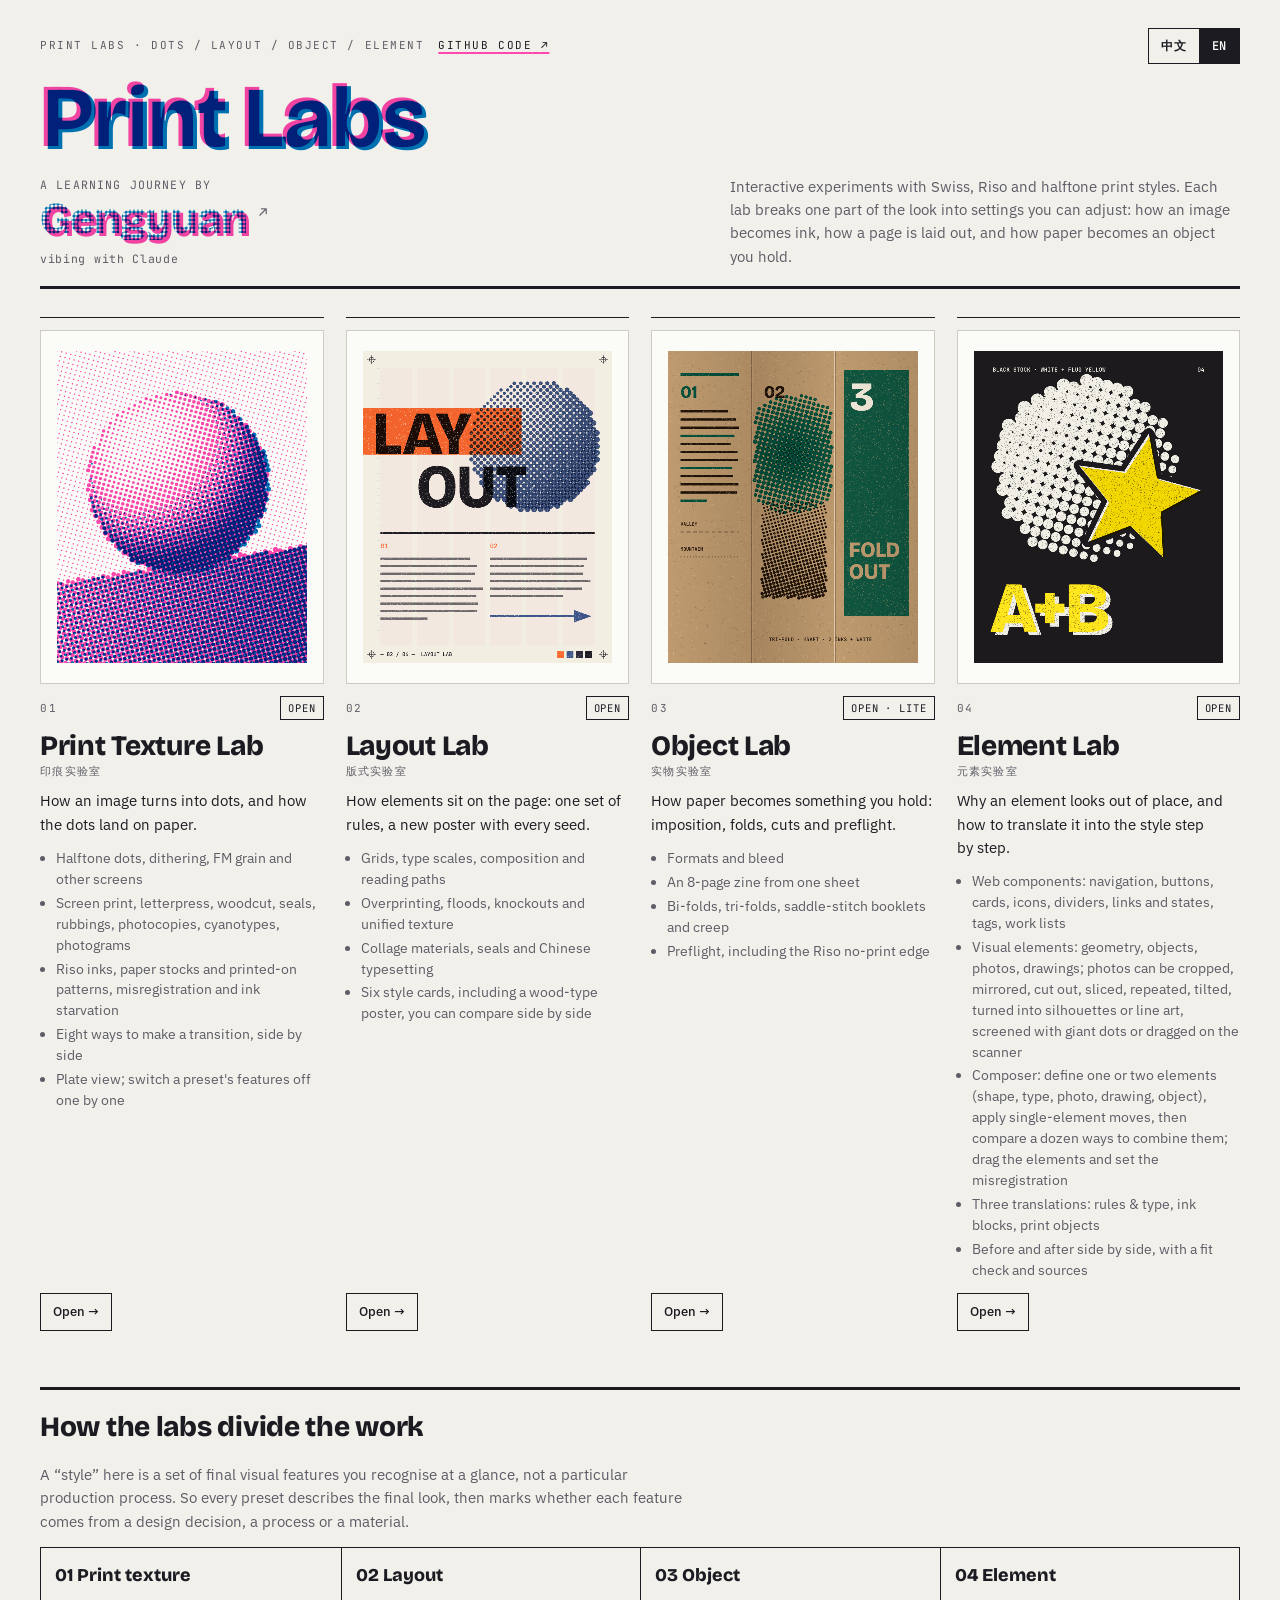
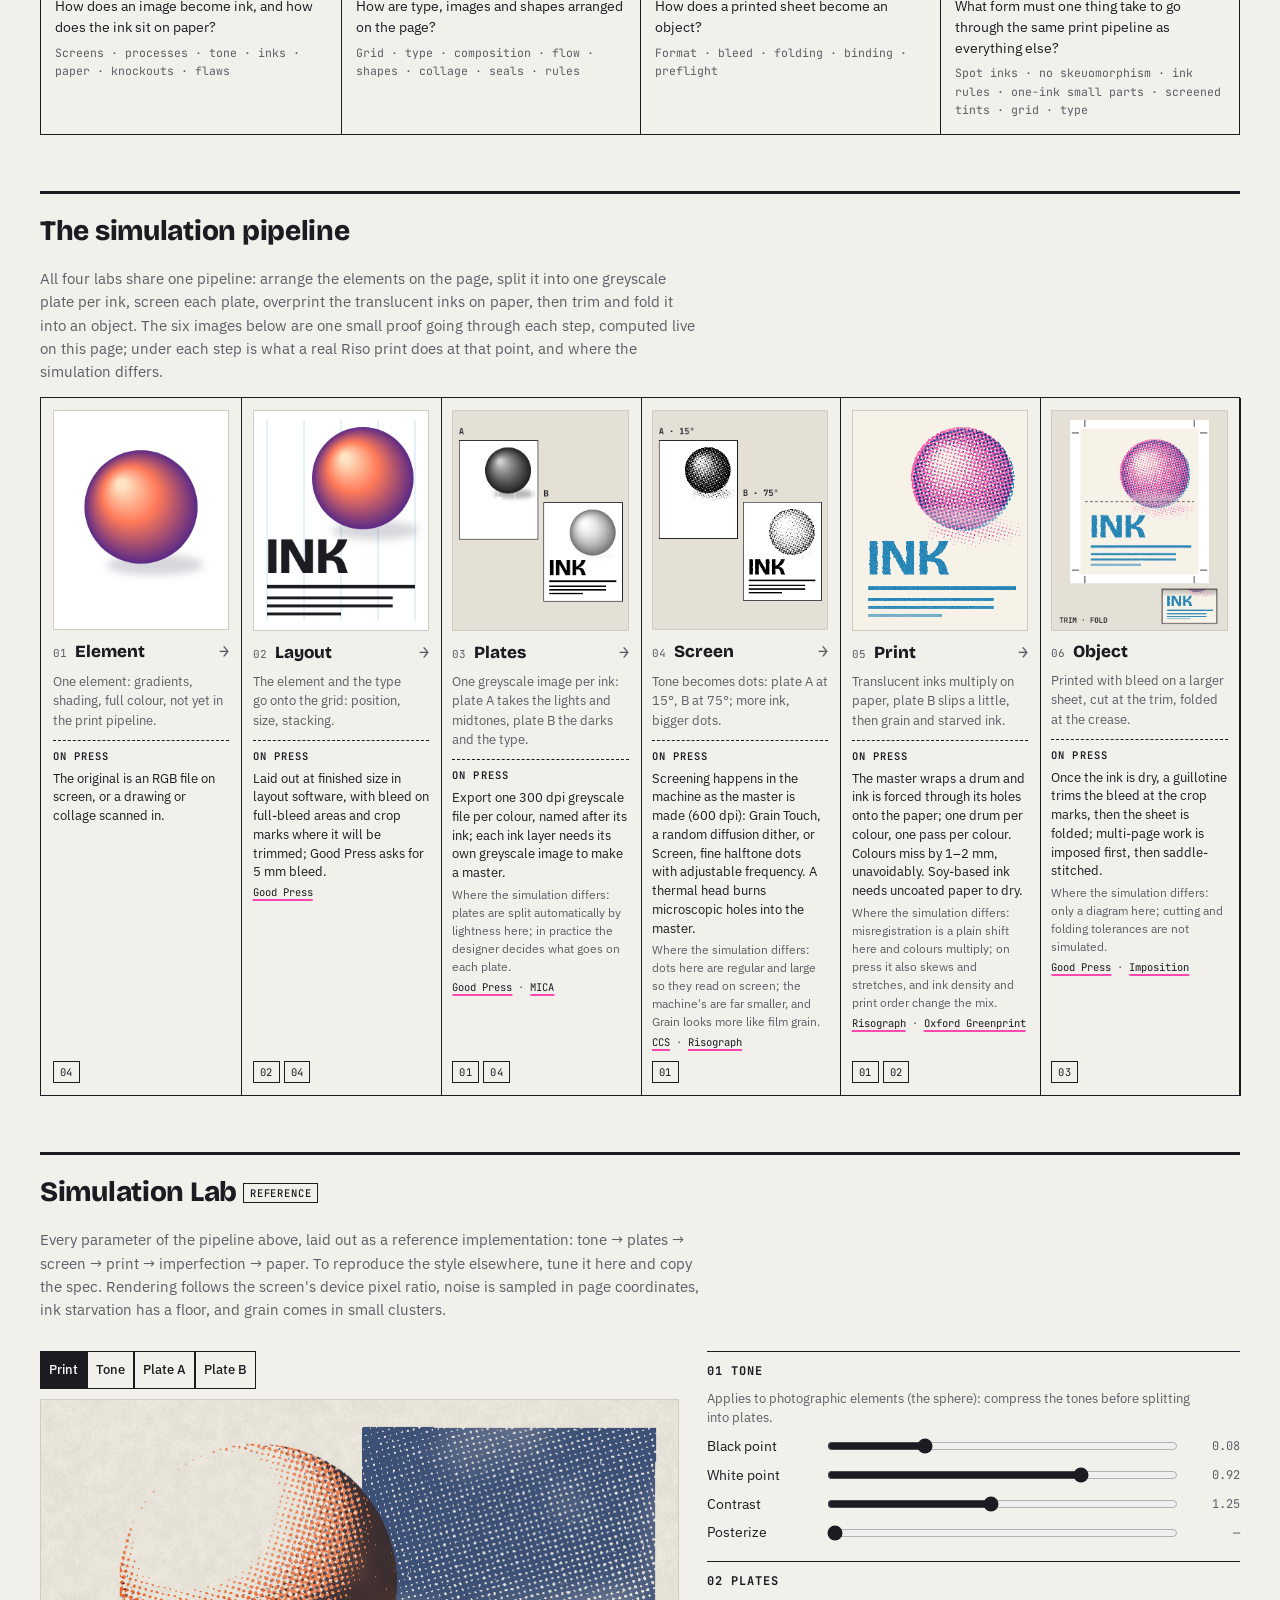
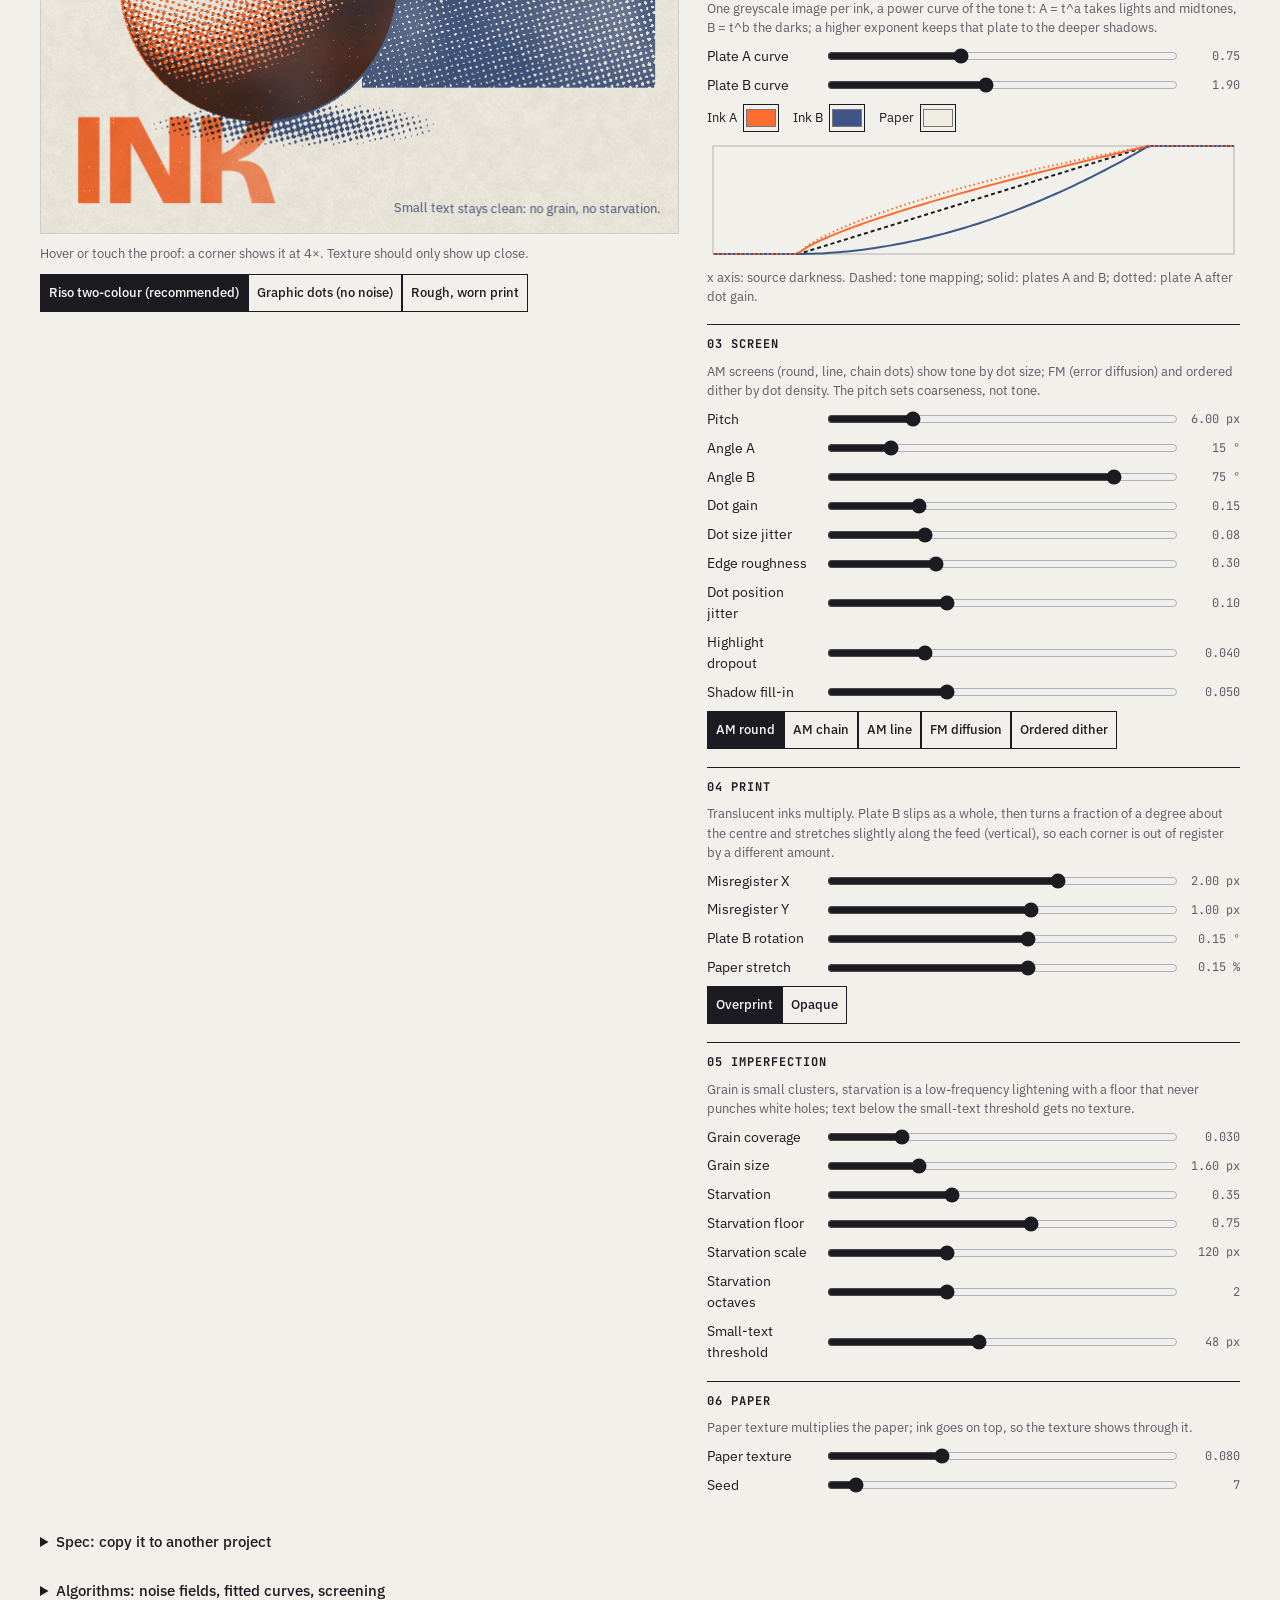
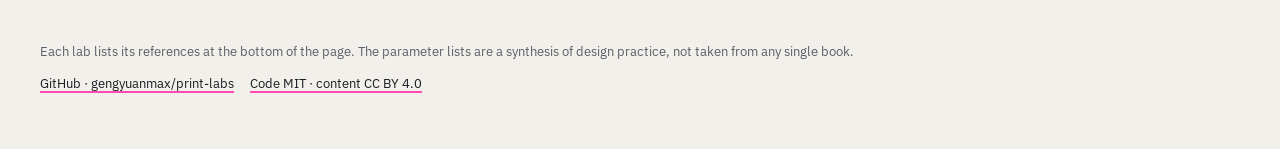
==== index.html @ 571c7eed "Merge copy edits (#6) with dot irregularity and registration changes Co-Authored-By: Claude Opus 5.5" ====
<!doctype html>
<html lang="zh-CN">
<head>
<meta charset="utf-8">
<meta name="viewport" content="width=device-width, initial-scale=1, viewport-fit=cover">
<title>印刷实验室</title>
<meta name="description" content="A visual playground for print textures, poster layouts, paper formats and graphic elements. Explore design through interactive experiments.">
<link rel="canonical" href="https://gengyuanmax.github.io/print-labs/">
<meta property="og:type" content="website">
<meta property="og:site_name" content="Print Lab">
<meta property="og:title" content="Print Lab — Interactive Print &amp; Design Experiments">
<meta property="og:description" content="Play with halftones, inks, poster layouts, paper folds and graphic elements. Learn how print-inspired design works by changing it yourself.">
<meta property="og:url" content="https://gengyuanmax.github.io/print-labs/">
<meta property="og:image" content="https://gengyuanmax.github.io/print-labs/assets/social/print-lab-share-en.gif">
<meta property="og:image:type" content="image/gif">
<meta property="og:image:width" content="1200">
<meta property="og:image:height" content="630">
<meta property="og:image:alt" content="Print Lab demo: interactive print textures, poster layouts, paper folding and graphic composition, with English captions.">
<meta property="og:image" content="https://gengyuanmax.github.io/print-labs/assets/social/print-lab-share-en.jpg">
<meta property="og:image:type" content="image/jpeg">
<meta property="og:image:width" content="1200">
<meta property="og:image:height" content="630">
<meta property="og:image:alt" content="Print Texture Lab showing a two-colour Riso experiment and its controls.">
<meta name="twitter:card" content="summary_large_image">
<meta name="twitter:title" content="Print Lab — Interactive Print &amp; Design Experiments">
<meta name="twitter:description" content="A visual playground for print textures, poster layouts, paper formats and graphic elements.">
<meta name="twitter:image" content="https://gengyuanmax.github.io/print-labs/assets/social/print-lab-share-en.jpg">
<meta name="twitter:image:alt" content="Print Texture Lab showing a two-colour Riso experiment and its controls.">
<link rel="preconnect" href="https://fonts.googleapis.com">
<link rel="preconnect" href="https://fonts.gstatic.com" crossorigin>
<link rel="stylesheet" href="https://fonts.googleapis.com/css2?family=Bricolage+Grotesque:opsz,wght@12..96,400;12..96,700;12..96,800&family=IBM+Plex+Sans:wght@400;500;600&family=JetBrains+Mono:wght@400;600&family=Noto+Sans+SC:wght@400;700;900&display=swap">
<style>
/* shared.css — one source for every page in Print Labs: colour tokens, type, masthead, lab grid, controls, notes, references.
   Pages add their own rules after this block. Edit here, then run build.py. */
:root{
  --paper:#F1F0EB;
  --sheet:#FBFBF8;
  --ink:#1C1B22;
  --muted:#5E5C66;
  --rule:#CFCCC4;
  --pink:#FF48B0;
  --blue:#0078BF;
  --display:"Bricolage Grotesque","Noto Sans SC",system-ui,sans-serif;
  --body:"IBM Plex Sans","Noto Sans SC",system-ui,sans-serif;
  --mono:"JetBrains Mono",ui-monospace,"SFMono-Regular",Menlo,monospace;
  color-scheme:light;
}
*{box-sizing:border-box}
[hidden]{display:none!important}
body{margin:0;background:var(--paper);color:var(--ink);font-family:var(--body);font-size:15px;line-height:1.55}
.wrap{max-width:1240px;margin:0 auto;padding-inline:20px;padding-block:28px 56px}
.mast{display:grid;grid-template-columns:minmax(0,1fr) auto;gap:12px 32px;align-items:end;border-bottom:3px solid var(--ink);padding-bottom:18px;margin-bottom:28px}
:root[data-lang="en"] .zh{display:none!important}
:root:not([data-lang="en"]) .en{display:none!important}
.mast-top{grid-column:1/-1;display:flex;justify-content:space-between;align-items:center;gap:12px;flex-wrap:wrap}
.eyebrow{font-family:var(--mono);font-size:11px;letter-spacing:.14em;text-transform:uppercase;color:var(--muted);display:flex;gap:14px;flex-wrap:wrap;align-items:center}
.eyebrow a{color:var(--ink);text-decoration-color:var(--pink);text-decoration-thickness:2px;text-underline-offset:3px}
.langsw{display:inline-flex;border:1.5px solid var(--ink)}
.langsw button{font:600 12px/1 var(--mono);letter-spacing:.06em;padding:8px 12px;min-height:34px;border:0;background:transparent;color:var(--ink);cursor:pointer}
.langsw button + button{border-left:1.5px solid var(--ink)}
.langsw button[aria-pressed="true"]{background:var(--ink);color:var(--sheet)}
.langsw button:hover:not([aria-pressed="true"]){background:rgba(28,27,34,.07)}
.mis{display:grid;margin:0;font-family:var(--display);font-weight:900;font-size:clamp(48px,9vw,112px);line-height:.92;letter-spacing:-.02em;text-wrap:balance}
:root[data-lang="en"] .mis{font-size:clamp(40px,7vw,92px);font-weight:800}
.mis > span{grid-area:1/1;mix-blend-mode:multiply}
.mis > span:first-child{color:var(--pink)}
.mis > span:last-child{color:var(--blue);transform:translate(.045em,.03em)}
.lede{max-width:34em;margin:0;color:var(--muted);text-wrap:pretty}
@media (max-width:760px){.mast{grid-template-columns:1fr}}
.lab{display:grid;grid-template-columns:minmax(0,1.15fr) minmax(0,1fr);gap:32px;align-items:start}
.stage{min-width:0;display:flex;flex-direction:column;gap:14px}
.tip{position:absolute;z-index:30;max-width:320px;padding:10px 12px;background:var(--ink);color:var(--sheet);font-size:12.5px;line-height:1.5;box-shadow:4px 4px 0 var(--pink);pointer-events:none;display:flex;flex-direction:column;gap:5px}
.tip[hidden]{display:none!important}
.tip strong{font-family:var(--mono);font-size:10.5px;letter-spacing:.08em;font-weight:600}
.tip em{font-style:normal;font-family:var(--mono);font-size:10.5px;opacity:.72}
.panel{min-width:0;display:flex;flex-direction:column;gap:22px}
.group{display:flex;flex-direction:column;gap:12px;padding-top:12px;border-top:1.5px solid var(--ink)}
.group h2{margin:0;display:flex;justify-content:space-between;align-items:baseline;font-family:var(--display);font-weight:800;font-size:20px;letter-spacing:-.01em}
.group h2 small{font-family:var(--mono);font-weight:400;font-size:10.5px;letter-spacing:.14em;color:var(--muted)}
.seg button:hover{background:rgba(28,27,34,.07)}
.seg button[aria-pressed="true"]{background:var(--ink);color:var(--sheet)}
.field{display:grid;grid-template-columns:8em minmax(0,1fr) 4em;gap:10px;align-items:center;font-size:13.5px}
.field output{font-family:var(--mono);font-size:12px;text-align:right;font-variant-numeric:tabular-nums;color:var(--muted)}
.field input[type=range]{width:100%;accent-color:var(--ink)}
.sw{display:flex;flex-wrap:wrap;gap:6px}
.sw button{width:28px;height:28px;border:1.5px solid rgba(0,0,0,.18);cursor:pointer;padding:0}
.sw button[aria-pressed="true"]{outline:2.5px solid var(--ink);outline-offset:2px}
.btn{display:inline-flex;align-items:center;justify-content:center;gap:6px;font:500 13px var(--body);padding:8px 12px;border:1.5px solid var(--ink);background:transparent;color:var(--ink);cursor:pointer;min-height:38px}
.btn:hover{background:rgba(28,27,34,.07)}
.btn[aria-pressed="true"]{background:var(--ink);color:var(--sheet)}
button:focus-visible,input:focus-visible,textarea:focus-visible,label.btn:focus-within{outline:2.5px solid var(--blue);outline-offset:2px}
.refs{margin-top:48px;border-top:3px solid var(--ink);padding-top:16px}
.refs li > *{display:block}
.refs a{color:var(--ink);text-decoration-color:var(--pink);text-decoration-thickness:2px;text-underline-offset:3px;overflow-wrap:anywhere}
.seg button{font:500 13px/1.25 var(--body);padding:7px 8px;border:1.5px solid var(--ink);background:transparent;color:var(--ink);cursor:pointer;min-height:38px}
.hint,.note{font-size:12.5px;color:var(--muted);margin:0;text-wrap:pretty}

/* Hub: the same proof-sheet identity as the labs. Three numbered "plates", one per lab, each with a small live proof. */
/* byline: the name printed on two plates — a solid pink plate under a halftone blue plate — that drift apart on hover */
.ttl{display:flex;flex-direction:column;gap:18px;min-width:0}
.byline{display:flex;flex-direction:column;gap:4px;margin:0}
.by1,.by3{font-family:var(--mono);font-size:11.5px;letter-spacing:.1em;text-transform:uppercase;color:var(--muted)}
.by3{text-transform:none;letter-spacing:.06em}
.name{align-self:flex-start;display:inline-flex;align-items:flex-start;gap:6px;color:var(--ink);text-decoration:none}
.name .nm{display:inline-grid;font-family:var(--display);font-weight:800;font-size:44px;line-height:.95;letter-spacing:-.02em;padding:0 6px 6px 0}
.name .nm > span{grid-area:1/1}
.name .p1{color:var(--pink);transform:translate(3px,3px);mix-blend-mode:multiply;transition:transform .25s cubic-bezier(.2,.8,.2,1)}
.name .p2{color:transparent;background:radial-gradient(circle, var(--blue) 0 1.45px, transparent 1.75px) 0 0/4px 4px;-webkit-background-clip:text;background-clip:text;mix-blend-mode:multiply}
.name .arr{font-family:var(--mono);font-size:14px;color:var(--muted);margin-top:4px;transition:transform .25s ease}
.name:hover .p1,.name:focus-visible .p1{transform:translate(7px,5px)}
.name:hover .arr{transform:translate(2px,-2px);color:var(--ink)}
.name:focus-visible{outline:2.5px solid var(--blue);outline-offset:4px}
@media (prefers-reduced-motion:reduce){.name .p1,.name .arr{transition:none}}
.labs{display:grid;grid-template-columns:repeat(4,minmax(0,1fr));gap:22px}
@media (max-width:1100px){.labs{grid-template-columns:repeat(2,minmax(0,1fr))}}
@media (max-width:640px){.labs{grid-template-columns:minmax(0,1fr)}.labcard .proofbox{aspect-ratio:1}}
.labcard{display:flex;flex-direction:column;gap:12px;color:var(--ink);text-decoration:none;border-top:1.5px solid var(--ink);padding-top:12px;min-width:0}
.labcard .proofbox{position:relative;background:var(--sheet);border:1px solid var(--rule);padding:16px;aspect-ratio:4/5;display:flex;align-items:center;justify-content:center;overflow:hidden}
.labcard .proofbox > *{width:100%;height:100%;display:block}
.labcard .proofbox canvas{object-fit:contain}
a.labcard:hover .proofbox{border-color:var(--ink)}
a.labcard:hover .go{background:var(--ink);color:var(--sheet)}
a.labcard:focus-visible{outline:2.5px solid var(--blue);outline-offset:4px}
.lhead{display:flex;justify-content:space-between;align-items:baseline;gap:10px}
.num{font-family:var(--mono);font-size:11px;letter-spacing:.14em;color:var(--muted)}
.status{font-family:var(--mono);font-size:10.5px;letter-spacing:.08em;text-transform:uppercase;border:1.5px solid var(--ink);padding:3px 7px}
.status.soon{border-style:dashed;color:var(--muted);border-color:var(--muted)}
.labcard h2{margin:0;font-family:var(--display);font-weight:800;font-size:28px;line-height:1.05;letter-spacing:-.01em}
.labcard h2 small{display:block;font-family:var(--mono);font-weight:400;font-size:11px;letter-spacing:.12em;text-transform:uppercase;color:var(--muted);margin-top:4px}
.labcard p{margin:0;text-wrap:pretty}
.labcard ul{margin:0;padding-left:1.15em;display:flex;flex-direction:column;gap:3px;font-size:13.5px;color:var(--muted)}
.go{align-self:flex-start;margin-top:auto}
.labcard.soon{color:var(--muted)}
.labcard.soon .proofbox{opacity:.75}
.split{margin-top:56px;border-top:3px solid var(--ink);padding-top:16px;display:flex;flex-direction:column;gap:14px}
.split h2{margin:0;font-family:var(--display);font-weight:800;font-size:28px;letter-spacing:-.01em}
.split > p{margin:0;max-width:44em;color:var(--muted);text-wrap:pretty}
.layers{display:grid;grid-template-columns:repeat(4,minmax(0,1fr));border:1.5px solid var(--ink)}
@media (max-width:980px){.layers{grid-template-columns:repeat(2,minmax(0,1fr))}.layer:nth-child(3){border-left:0}.layer:nth-child(n+3){border-top:1.5px solid var(--ink)}}
@media (max-width:760px){.layers{grid-template-columns:minmax(0,1fr)}}
.layer{padding:14px;display:flex;flex-direction:column;gap:6px;font-size:13.5px;min-width:0}
.layer + .layer{border-left:1.5px solid var(--ink)}
@media (max-width:760px){.layer + .layer{border-left:0;border-top:1.5px solid var(--ink)}}
.layer b{font-family:var(--display);font-weight:800;font-size:18px}
.layer .q{color:var(--ink)}
.layer .k{font-family:var(--mono);font-size:11.5px;color:var(--muted);line-height:1.6}
.pipe{display:grid;grid-template-columns:repeat(6,minmax(0,1fr));gap:0;border:1.5px solid var(--ink);counter-reset:st}
@media (max-width:1100px){.pipe{grid-template-columns:repeat(3,minmax(0,1fr))}}
@media (max-width:640px){.pipe{grid-template-columns:repeat(2,minmax(0,1fr))}}
.stage-c{position:relative;display:flex;flex-direction:column;gap:6px;padding:12px;min-width:0;border-right:1.5px solid var(--ink);border-bottom:1.5px solid var(--ink);margin:0 -1.5px -1.5px 0}
.stage-c canvas{display:block;width:100%;height:auto;aspect-ratio:4/5;background:var(--sheet);border:1px solid var(--rule)}
.stage-c h3{margin:2px 0 0;font-family:var(--display);font-weight:800;font-size:17px;display:flex;align-items:baseline;gap:8px}
.stage-c h3 i{font-style:normal;font-family:var(--mono);font-weight:400;font-size:11px;color:var(--muted)}
.stage-c h3::after{content:"→";margin-left:auto;font-family:var(--mono);font-weight:400;color:var(--muted)}
.stage-c:last-child h3::after{content:""}
.stage-c p{margin:0;font-size:12.5px;color:var(--muted);text-wrap:pretty}
.stage-c .real{display:flex;flex-direction:column;gap:4px;margin-top:4px;padding-top:8px;border-top:1.5px dashed var(--ink);font-size:12.5px;line-height:1.5}
.stage-c .real b{font-family:var(--mono);font-weight:600;font-size:10.5px;letter-spacing:.1em;text-transform:uppercase}
.stage-c .real em{font-style:normal;color:var(--muted);font-size:12px}
.stage-c .real small{font-family:var(--mono);font-size:10.5px;color:var(--muted)}
.stage-c .real a{color:var(--ink);text-decoration-color:var(--pink);text-decoration-thickness:2px;text-underline-offset:3px}
.stage-c .labs-of{display:flex;flex-wrap:wrap;gap:4px;margin-top:auto;padding-top:4px}
.stage-c .labs-of a{font-family:var(--mono);font-size:10.5px;letter-spacing:.04em;padding:2px 6px;border:1.5px solid var(--ink);color:var(--ink);text-decoration:none}
.stage-c .labs-of a:hover{background:var(--ink);color:var(--sheet)}
.foot{margin-top:40px;display:flex;justify-content:space-between;gap:12px;flex-wrap:wrap;font-size:12.5px;color:var(--muted)}
.foot a{color:var(--ink);text-decoration-color:var(--pink);text-decoration-thickness:2px;text-underline-offset:3px}
.simlab .tag{font-family:var(--mono);font-size:10.5px;letter-spacing:.08em;padding:2px 6px;border:1.5px solid var(--ink);vertical-align:middle;font-weight:500}
.simgrid{display:grid;grid-template-columns:minmax(0,1.2fr) minmax(0,1fr);gap:28px;margin-top:16px;align-items:start}
.simstage{display:flex;flex-direction:column;gap:10px;position:sticky;top:12px}
.simwrap{position:relative}
#simCanvas{display:block;width:100%;border:1px solid var(--rule)}
#simLoupe{position:absolute;right:8px;top:8px;width:200px;height:200px;border:1.5px solid var(--ink);background:var(--sheet);opacity:0;transition:opacity .15s;pointer-events:none}
.simpanel{display:flex;flex-direction:column;gap:18px}
.simgroup{display:flex;flex-direction:column;gap:8px;border-top:1.5px solid var(--ink);padding-top:10px}
.simgroup h3{font-family:var(--mono);font-size:12px;letter-spacing:.08em;text-transform:uppercase;margin:0}
.simcolors{display:flex;flex-wrap:wrap;gap:14px;font-size:13px}
.simcolors label{display:flex;align-items:center;gap:6px}
.simcolors input{width:36px;height:28px;border:1.5px solid var(--ink);padding:0;background:none}
.simspec{margin-top:20px}
#simCurve{display:block;width:100%;height:120px;color:var(--ink)}
.simalgo{margin-top:12px}
.simalgo h3{font-family:var(--mono);font-size:12px;letter-spacing:.08em;text-transform:uppercase;margin:16px 0 6px}
.simalgo pre{font:12px/1.6 var(--mono);white-space:pre-wrap;overflow-wrap:anywhere;margin:0;padding:10px;border:1px solid var(--rule)}
.simalgo a{color:var(--ink);text-decoration-color:var(--pink);text-decoration-thickness:2px;text-underline-offset:3px}
.simspec summary{cursor:pointer;font-weight:500}
.simspec textarea{display:block;width:100%;box-sizing:border-box;margin:10px 0;font:12px/1.5 var(--mono);border:1px solid var(--rule);background:transparent;color:var(--ink);padding:10px;resize:vertical}
@media (max-width:900px){.simgrid{grid-template-columns:1fr}.simstage{position:static}#simLoupe{width:140px;height:140px}}
</style>

</head>
<body>
<div class="wrap">
  <header class="mast">
    <div class="mast-top">
      <div class="eyebrow"><span>Print labs · <span class="zh">网点 / 版式 / 实物 / 元素</span><span class="en">Dots / Layout / Object / Element</span></span><a href="https://github.com/gengyuanmax/print-labs" target="_blank" rel="noopener"><span class="zh">GitHub 源码</span><span class="en">GitHub code</span> <span aria-hidden="true">↗</span></a></div>
      <div class="langsw" role="group" aria-label="Language / 语言">
        <button type="button" data-setlang="zh" lang="zh-CN">中文</button>
        <button type="button" data-setlang="en" lang="en">EN</button>
      </div>
    </div>
    <div class="ttl">
      <h1 class="mis"><span aria-hidden="true"><span class="zh">印刷实验室</span><span class="en">Print Labs</span></span><span><span class="zh">印刷实验室</span><span class="en">Print Labs</span></span></h1>
      <p class="byline">
        <span class="by1"><span class="zh">设计学习笔记 · 作者</span><span class="en">A learning journey by</span></span>
        <a class="name" href="https://gengyuanmax.github.io/" target="_blank" rel="noopener" aria-label="Gengyuan — personal homepage"><span class="nm" aria-hidden="true"><span class="p1">Gengyuan</span><span class="p2">Gengyuan</span></span><span class="arr" aria-hidden="true">↗</span></a>
        <span class="by3">vibing with Claude</span>
      </p>
    </div>
    <p class="lede"><span class="zh">从瑞士风格的版式、Riso 孔版印刷到半色调网点，通过交互实验了解设计与印刷。四个实验室分别探索图像的印刷质感、图文编排、纸张的折叠与装订，以及网页组件的风格改造。</span><span class="en">Interactive experiments with Swiss, Riso and halftone print styles. Each lab breaks one part of the look into settings you can adjust: how an image becomes ink, how a page is laid out, and how paper becomes an object you hold.</span></p>
  </header>

  <main class="labs">
    <a class="labcard" data-page="print" href="print.html">
      <div class="proofbox"><canvas id="pvPrint" width="480" height="600" aria-hidden="true"></canvas></div>
      <div class="lhead"><span class="num">01</span><span class="status"><span class="zh">可用</span><span class="en">Open</span></span></div>
      <h2><span class="zh">印痕实验室</span><span class="en">Print Texture Lab</span><small><span class="zh">Print texture lab</span><span class="en">印痕实验室</span></small></h2>
      <p><span class="zh">调整网点、油墨和纸张，观察图像的印刷效果。</span><span class="en">How an image turns into dots, and how the dots land on paper.</span></p>
      <ul>
        <li><span class="zh">调幅加网、调频加网、抖动等图像处理方式</span><span class="en">Halftone dots, dithering, FM grain and other screens</span></li>
        <li><span class="zh">丝网、凸版、木刻、印章、拓印、复印、蓝晒、物影摄影</span><span class="en">Screen print, letterpress, woodcut, seals, rubbings, photocopies, cyanotypes, photograms</span></li>
        <li><span class="zh">Riso 油墨、纸张与纸面图案、套色错位和缺墨</span><span class="en">Riso inks, paper stocks and printed-on patterns, misregistration and ink starvation</span></li>
        <li><span class="zh">并排比较八种颜色过渡方式</span><span class="en">Eight ways to make a transition, side by side</span></li>
        <li><span class="zh">查看各色印版，逐项开关预设效果</span><span class="en">Plate view; switch a preset's features off one by one</span></li>
      </ul>
      <span class="btn go"><span class="zh">打开 →</span><span class="en">Open →</span></span>
    </a>

    <a class="labcard" data-page="layout" href="layout.html">
      <div class="proofbox"><canvas id="pvLayout" width="800" height="1000" aria-hidden="true"></canvas></div>
      <div class="lhead"><span class="num">02</span><span class="status"><span class="zh">可用</span><span class="en">Open</span></span></div>
      <h2><span class="zh">版式实验室</span><span class="en">Layout Lab</span><small><span class="zh">Layout lab</span><span class="en">版式实验室</span></small></h2>
      <p><span class="zh">调整文字、图像和形状的编排；点击“换一张”，按同一套规则生成新的海报。</span><span class="en">How elements sit on the page: one set of rules, a new poster with every seed.</span></p>
      <ul>
        <li><span class="zh">网格、字号比例、构图和阅读路径</span><span class="en">Grids, type scales, composition and reading paths</span></li>
        <li><span class="zh">油墨叠印、满版底色、图像挖空与统一的印刷质感</span><span class="en">Overprinting, floods, knockouts and unified texture</span></li>
        <li><span class="zh">拼贴材料、印章、中文排印</span><span class="en">Collage materials, seals and Chinese typesetting</span></li>
        <li><span class="zh">六种风格预设（含木活字海报），附说明和对比功能</span><span class="en">Six style cards, including a wood-type poster, you can compare side by side</span></li>
      </ul>
      <span class="btn go"><span class="zh">打开 →</span><span class="en">Open →</span></span>
    </a>

    <a class="labcard" data-page="object" href="object.html">
      <div class="proofbox"><canvas id="pvObject" width="800" height="1000" aria-hidden="true"></canvas></div>
      <div class="lhead"><span class="num">03</span><span class="status"><span class="zh">可用 · 简版</span><span class="en">Open · lite</span></span></div>
      <h2><span class="zh">实物实验室</span><span class="en">Object Lab</span><small><span class="zh">Object lab</span><span class="en">实物实验室</span></small></h2>
      <p><span class="zh">从平面稿到印刷成品：了解拼版、折页、裁切和印前检查。</span><span class="en">How paper becomes something you hold: imposition, folds, cuts and preflight.</span></p>
      <ul>
        <li><span class="zh">成品尺寸与出血</span><span class="en">Formats and bleed</span></li>
        <li><span class="zh">用一张纸折成 8 页小册子（zine）</span><span class="en">An 8-page zine from one sheet</span></li>
        <li><span class="zh">对折页、三折页、骑马钉小册子与爬移</span><span class="en">Bi-folds, tri-folds, saddle-stitch booklets and creep</span></li>
        <li><span class="zh">印前检查与 Riso 纸边的不可印区域</span><span class="en">Preflight, including the Riso no-print edge</span></li>
      </ul>
      <span class="btn go"><span class="zh">打开 →</span><span class="en">Open →</span></span>
    </a>

    <a class="labcard" data-page="element" href="element.html">
      <div class="proofbox"><canvas id="pvElement" width="800" height="1000" aria-hidden="true"></canvas></div>
      <div class="lhead"><span class="num">04</span><span class="status"><span class="zh">可用</span><span class="en">Open</span></span></div>
      <h2><span class="zh">元素实验室</span><span class="en">Element Lab</span><small><span class="zh">Element lab</span><span class="en">元素实验室</span></small></h2>
      <p><span class="zh">调整网页组件、图形和照片，让它们与页面风格协调。</span><span class="en">Why an element looks out of place, and how to translate it into the style step by step.</span></p>
      <ul>
        <li><span class="zh">网页组件：导航、按钮、卡片、图标、分隔线、链接与状态、标签、作品列表</span><span class="en">Web components: navigation, buttons, cards, icons, dividers, links and states, tags, work lists</span></li>
        <li><span class="zh">视觉元素：几何图形、实物、照片、手绘；照片支持裁切、镜像、去底、条带错位、重复、倾斜、剪影或线稿、放大网点和扫描拖影</span><span class="en">Visual elements: geometry, objects, photos, drawings; photos can be cropped, mirrored, cut out, sliced, repeated, tilted, turned into silhouettes or line art, screened with giant dots or dragged on the scanner</span></li>
        <li><span class="zh">组合台：编辑形状、文字、照片等元素，比较 13 种组合方式；支持拖动位置和调整套色偏差</span><span class="en">Composer: define one or two elements (shape, type, photo, drawing, object), apply single-element moves, then compare a dozen ways to combine them; drag the elements and set the misregistration</span></li>
        <li><span class="zh">三种改造方案：线条与文字、色块、纸品造型</span><span class="en">Three translations: rules &amp; type, ink blocks, print objects</span></li>
        <li><span class="zh">对照改造前后效果，查看调整步骤与参考来源</span><span class="en">Before and after side by side, with a fit check and sources</span></li>
      </ul>
      <span class="btn go"><span class="zh">打开 →</span><span class="en">Open →</span></span>
    </a>
  </main>

  <section class="split" data-aria-zh="四个实验室各看什么" data-aria-en="How the labs divide the work">
    <h2><span class="zh">四个实验室各看什么</span><span class="en">How the labs divide the work</span></h2>
    <p><span class="zh">一种视觉风格往往由设计、工艺和材料共同形成。预设先展示效果，再说明网点、配色、错位或纸纹各自从何而来，方便你逐项调整、比较。</span><span class="en">A “style” here is a set of final visual features you recognise at a glance, not a particular production process. So every preset describes the final look, then marks whether each feature comes from a design decision, a process or a material.</span></p>
    <div class="layers">
      <div class="layer"><b><span class="zh">01 印痕</span><span class="en">01 Print texture</span></b><span class="q"><span class="zh">网点、油墨和纸张如何影响图像？</span><span class="en">How does an image become ink, and how does the ink sit on paper?</span></span><span class="k"><span class="zh">加网 · 工艺 · 影调 · 油墨 · 纸张 · 反白 · 瑕疵</span><span class="en">Screens · processes · tone · inks · paper · knockouts · flaws</span></span></div>
      <div class="layer"><b><span class="zh">02 版式</span><span class="en">02 Layout</span></b><span class="q"><span class="zh">如何编排文字、图像和形状？</span><span class="en">How are type, images and shapes arranged on the page?</span></span><span class="k"><span class="zh">网格 · 字体 · 构图 · 动线 · 形状 · 拼贴 · 印章 · 规则</span><span class="en">Grid · type · composition · flow · shapes · collage · seals · rules</span></span></div>
      <div class="layer"><b><span class="zh">03 实物</span><span class="en">03 Object</span></b><span class="q"><span class="zh">纸张如何折叠、裁切和装订成册？</span><span class="en">How does a printed sheet become an object?</span></span><span class="k"><span class="zh">画幅 · 出血 · 折页 · 装订 · 印前检查</span><span class="en">Format · bleed · folding · binding · preflight</span></span></div>
      <div class="layer"><b><span class="zh">04 元素</span><span class="en">04 Element</span></b><span class="q"><span class="zh">如何让组件、图形和照片融入整体的印刷风格？</span><span class="en">What form must one thing take to go through the same print pipeline as everything else?</span></span><span class="k"><span class="zh">专色 · 造型 · 线条 · 单色图标 · 网点 · 对齐 · 字体</span><span class="en">Spot inks · no skeuomorphism · ink rules · one-ink small parts · screened tints · grid · type</span></span></div>
    </div>
  </section>

  <section class="split" data-aria-zh="从原稿到成品" data-aria-en="The simulation pipeline">
    <h2><span class="zh">从原稿到成品</span><span class="en">The simulation pipeline</span></h2>
    <p><span class="zh">从设计到印刷成品，通常要经过原稿准备、排版、分色、加网、印刷和印后加工。下面以一张双色小样演示这六个阶段，图像由页面实时生成。每一步都附有实际 Riso 制作流程的说明，并指出本页模拟做了哪些简化；编号链接可进入相应实验室。</span><span class="en">All four labs share one pipeline: arrange the elements on the page, split it into one greyscale plate per ink, screen each plate, overprint the translucent inks on paper, then trim and fold it into an object. The six images below are one small proof going through each step, computed live on this page; under each step is what a real Riso print does at that point, and where the simulation differs.</span></p>
    <div class="pipe">
      <div class="stage-c"><canvas id="pp1" width="240" height="300" aria-hidden="true"></canvas><h3><i>01</i><span class="zh">元素</span><span class="en">Element</span></h3><p><span class="zh">准备原始图像，保留全彩、渐变和明暗层次，尚未进行分色。</span><span class="en">One element: gradients, shading, full colour, not yet in the print pipeline.</span></p><div class="real"><b><span class="zh">实际制作</span><span class="en">On press</span></b><span><span class="zh">原稿可以是 RGB 数字图像，也可以是手绘或拼贴作品的扫描件。</span><span class="en">The original is an RGB file on screen, or a drawing or collage scanned in.</span></span></div><div class="labs-of"><a data-page="element" href="element.html">04</a></div></div>
      <div class="stage-c"><canvas id="pp2" width="240" height="300" aria-hidden="true"></canvas><h3><i>02</i><span class="zh">排版</span><span class="en">Layout</span></h3><p><span class="zh">按网格编排图像与文字，确定位置、大小和叠放顺序。</span><span class="en">The element and the type go onto the grid: position, size, stacking.</span></p><div class="real"><b><span class="zh">实际制作</span><span class="en">On press</span></b><span><span class="zh">按成品尺寸排版，将延伸到纸边的图像向裁切线外扩展，留出出血，并添加裁切标记。例如 Good Press 要求满版设计预留 5 mm 出血。</span><span class="en">Laid out at finished size in layout software, with bleed on full-bleed areas and crop marks where it will be trimmed; Good Press asks for 5 mm bleed.</span></span><small><a href="https://goodpress.co.uk/pages/file-preparation" target="_blank" rel="noopener">Good Press</a></small></div><div class="labs-of"><a data-page="layout" href="layout.html">02</a><a data-page="element" href="element.html">04</a></div></div>
      <div class="stage-c"><canvas id="pp3" width="240" height="300" aria-hidden="true"></canvas><h3><i>03</i><span class="zh">分版</span><span class="en">Plates</span></h3><p><span class="zh">每种油墨对应一张灰度分色稿。本例用 A 版表现亮部与中间调，B 版表现暗部和文字。</span><span class="en">One greyscale image per ink: plate A takes the lights and midtones, plate B the darks and the type.</span></p><div class="real"><b><span class="zh">实际制作</span><span class="en">On press</span></b><span><span class="zh">每种油墨分别准备灰度分色稿，用于制作对应的版纸。Good Press 要求文件为 300 dpi，并在文件名中注明油墨颜色。</span><span class="en">Export one 300 dpi greyscale file per colour, named after its ink; each ink layer needs its own greyscale image to make a master.</span></span><em><span class="zh">本页简化：按亮度自动分成两版；实际制作中，各色版的内容由设计师根据效果安排。</span><span class="en">Where the simulation differs: plates are split automatically by lightness here; in practice the designer decides what goes on each plate.</span></em><small><a href="https://goodpress.co.uk/pages/file-preparation" target="_blank" rel="noopener">Good Press</a> · <a href="https://www.mica.edu/campus-life-and-resources/places-and-spaces/maker-spaces-fabrication-studios/printmaking-studio/risograph-file-prep/" target="_blank" rel="noopener">MICA</a></small></div><div class="labs-of"><a data-page="print" href="print.html">01</a><a data-page="element" href="element.html">04</a></div></div>
      <div class="stage-c"><canvas id="pp4" width="240" height="300" aria-hidden="true"></canvas><h3><i>04</i><span class="zh">加网</span><span class="en">Screen</span></h3><p><span class="zh">用网点大小表现明暗。本例 A 版网角为 15°，B 版为 75°，颜色越深，网点越大。</span><span class="en">Tone becomes dots: plate A at 15°, B at 75°; more ink, bigger dots.</span></p><div class="real"><b><span class="zh">实际制作</span><span class="en">On press</span></b><span><span class="zh">设备在制版时将图像转换为微小的印刷点，再由热敏头在版纸（master）上形成微孔。加网模式、网线数和制版分辨率取决于设备与设置。</span><span class="en">Screening happens in the machine as the master is made (600 dpi): Grain Touch, a random diffusion dither, or Screen, fine halftone dots with adjustable frequency. A thermal head burns microscopic holes into the master.</span></span><em><span class="zh">本页简化：用放大的规则圆点方便观察；实际印刷的网点通常更细，随机加网则呈现颗粒状效果。</span><span class="en">Where the simulation differs: dots here are regular and large so they read on screen; the machine's are far smaller, and Grain looks more like film grain.</span></em><small><a href="https://campus.collegeforcreativestudies.edu/imaging-center/?p=3490" target="_blank" rel="noopener">CCS</a> · <a href="https://en.wikipedia.org/wiki/Risograph" target="_blank" rel="noopener">Risograph</a></small></div><div class="labs-of"><a data-page="print" href="print.html">01</a></div></div>
      <div class="stage-c"><canvas id="pp5" width="240" height="300" aria-hidden="true"></canvas><h3><i>05</i><span class="zh">印刷</span><span class="en">Print</span></h3><p><span class="zh">用正片叠底模拟油墨叠印，将 B 版稍作偏移，再加入颗粒和缺墨效果。</span><span class="en">Translucent inks multiply on paper, plate B slips a little, then grain and starved ink.</span></p><div class="real"><b><span class="zh">实际制作</span><span class="en">On press</span></b><span><span class="zh">版纸包覆在油墨滚筒上，油墨穿过微孔印到纸面，各色分别制版后套印。Riso 通常使用吸墨性较好的非涂布纸；Oxford Greenprint 提醒设计时考虑约 1–2 mm 的套色偏差。</span><span class="en">The master wraps a drum and ink is forced through its holes onto the paper; one drum per colour, one pass per colour. Colours miss by 1–2 mm, unavoidably. Soy-based ink needs uncoated paper to dry.</span></span><em><span class="zh">本页简化：套色偏差只用整体平移表现，混色采用正片叠底。实际还可能出现倾斜或伸缩，油墨特性、墨量和印刷顺序也会影响颜色。</span><span class="en">Where the simulation differs: misregistration is a plain shift here and colours multiply; on press it also skews and stretches, and ink density and print order change the mix.</span></em><small><a href="https://en.wikipedia.org/wiki/Risograph" target="_blank" rel="noopener">Risograph</a> · <a href="https://oxfordgreenprint.com/home/design-for-riso/" target="_blank" rel="noopener">Oxford Greenprint</a></small></div><div class="labs-of"><a data-page="print" href="print.html">01</a><a data-page="layout" href="layout.html">02</a></div></div>
      <div class="stage-c"><canvas id="pp6" width="240" height="300" aria-hidden="true"></canvas><h3><i>06</i><span class="zh">成品</span><span class="en">Object</span></h3><p><span class="zh">在较大的纸张上印刷并预留出血，按裁切线裁到成品尺寸，再沿折线折叠。</span><span class="en">Printed with bleed on a larger sheet, cut at the trim, folded at the crease.</span></p><div class="real"><b><span class="zh">实际制作</span><span class="en">On press</span></b><span><span class="zh">待油墨干燥后，按裁切标记裁去多余部分，再进行折页或装订。小册子需在印刷前按装订方式拼版，骑马钉是其中一种常见方式。</span><span class="en">Once the ink is dry, a guillotine trims the bleed at the crop marks, then the sheet is folded; multi-page work is imposed first, then saddle-stitched.</span></span><em><span class="zh">本页简化：仅展示裁切与折页示意，未模拟加工误差。</span><span class="en">Where the simulation differs: only a diagram here; cutting and folding tolerances are not simulated.</span></em><small><a href="https://goodpress.co.uk/pages/file-preparation" target="_blank" rel="noopener">Good Press</a> · <a href="https://en.wikipedia.org/wiki/Imposition" target="_blank" rel="noopener">Imposition</a></small></div><div class="labs-of"><a data-page="object" href="object.html">03</a></div></div>
    </div>
  </section>

  <section class="split simlab" id="simlab" data-aria-zh="模拟实验室" data-aria-en="Simulation Lab">
    <h2><span class="zh">模拟实验室</span><span class="en">Simulation Lab</span> <small class="tag">REFERENCE</small></h2>
    <p><span class="zh">这里将印刷模拟拆成六个环节：影调、分版、加网、印刷、瑕疵和纸张。逐项调整参数，观察网点、叠印和纸张质感如何变化。调好后可复制参数配置，供其他项目复用；下方也提供算法说明。</span><span class="en">Every parameter of the pipeline above, laid out as a reference implementation: tone → plates → screen → print → imperfection → paper. To reproduce the style elsewhere, tune it here and copy the spec. Rendering follows the screen's device pixel ratio, noise is sampled in page coordinates, ink starvation has a floor, and grain comes in small clusters.</span></p>
    <div class="simgrid">
      <div class="simstage">
        <div class="seg" id="simView" role="group"></div>
        <div class="simwrap"><canvas id="simCanvas" aria-label="印刷模拟预览" data-aria-zh="印刷模拟预览" data-aria-en="Simulation preview"></canvas><canvas id="simLoupe" width="200" height="200" aria-hidden="true"></canvas></div>
        <p class="hint"><span class="zh">将鼠标移到画面上，或用手指在画面上滑动，即可在角落查看局部放大，检查细微的网点、颗粒和缺墨效果。</span><span class="en">Hover or touch the proof: a corner shows it at 4×. Texture should only show up close.</span></p>
        <div class="seg" id="simPreset" role="group"></div>
      </div>
      <div class="simpanel" id="simPanel"></div>
    </div>
    <details class="simspec">
      <summary><span class="zh">参数配置：复制到其他项目</span><span class="en">Spec: copy it to another project</span></summary>
      <textarea id="simSpec" readonly spellcheck="false" rows="16"></textarea>
      <button class="btn" type="button" id="simCopy"><span class="zh">复制</span><span class="en">Copy</span></button> <span class="hint" id="simMsg"></span>
    </details>
    <details class="simspec simalgo">
      <summary><span class="zh">算法说明：噪声、影调与加网</span><span class="en">Algorithms: noise fields, fitted curves, screening</span></summary>
      <p class="hint"><span class="zh">p 表示以 CSS 像素计的页面坐标。噪声按这个坐标取样，使纹理尺寸不随屏幕像素密度改变。下列系数按视觉效果调整，未经实物印样测量或校准。</span><span class="en">p is the position in CSS pixels of the page, not device pixels, so a given p gives the same noise on every screen. The coefficients below were fitted by eye, not measured from prints.</span></p>
      <h3><span class="zh">噪声场</span><span class="en">Noise fields</span></h3>
<pre>hash(i,j)   = fract(sin(127.1i + 311.7j + 74.7·seed) · 43758.5453)
vnoise(p)   = <span class="zh">取整数格点的 hash 值，以 3t²−2t³ 平滑插值权重，再进行双线性插值</span><span class="en">hash on the integer lattice, bilinear with 3t²−2t³</span>
fbm(p, n)   = Σₖ 0.5ᵏ · vnoise(2.3ᵏ · p) / Σₖ 0.5ᵏ ,  k = 0…n−1

<span class="zh">缺墨</span><span class="en">starvation</span>  n = fbm(p / starveScale, octaves)
<span class="zh">颗粒</span><span class="en">grain</span>       g = smoothstep(τ, τ+0.06, vnoise(p / grainSize)),  τ = 1 − 2.2·grain
<span class="zh">边缘</span><span class="en">edges</span>       0.16·rough · (vnoise(p / 0.35·pitch) − 0.5)  <span class="zh">叠加到网点函数的值上</span><span class="en">added to the spot value</span>
<span class="zh">纸纹</span><span class="en">paper</span>       0.6·vnoise(p / 1.3) + 0.4·vnoise(p / 9)
<span class="zh">平涂色块</span><span class="en">flat shapes</span> 0.14·(vnoise(p / 150) − 0.5)  <span class="zh">在加网前为色块加入轻微的明暗变化</span><span class="en">added to the tone, so they have a gradient before screening</span></pre>
      <h3><span class="zh">影调与分版函数</span><span class="en">Fitted curves</span></h3>
<pre><span class="zh">影调</span><span class="en">tone</span>   t = clamp((d − black)/(white − black));  t = clamp((t − 0.5)·contrast + 0.5)
<span class="zh">色调分离</span><span class="en">posterize</span> t = round(t·(n−1))/(n−1)
<span class="zh">分版</span><span class="en">plates</span> A = t^a,  B = t^b
<span class="zh">网点扩大</span><span class="en">dot gain</span> v' = v + gain · v(1−v) · 1.3   <span class="zh">网点覆盖率为 50% 时扩大最明显，实地与空白区域不变</span><span class="en">largest at 50%, solids and paper unchanged</span></pre>
      <h3><span class="zh">加网</span><span class="en">Screening</span></h3>
<pre>AM   (u,w) = rotate(p, angle) / pitch
     (u,w) += dotPos · 2(vnoise(0.9·(u,w)) − 0.5)   <span class="zh">网点位置抖动</span><span class="en">dot position jitter</span>
     v' ≥ 1 − fillIn <span class="zh">→ 实地；</span><span class="en">→ solid;</span> v'·j &lt; minDot·(0.5 + hash) <span class="zh">→ 不出点</span><span class="en">→ no dot</span>
     <span class="zh">着墨条件</span><span class="en">ink if</span> spot(u,w) + <span class="zh">边缘噪声</span><span class="en">edge noise</span> &gt; 1 − v'·(1 + jitter·(hash(⌊u⌋,⌊w⌋) − 0.5)·2)
     <span class="zh">圆点</span><span class="en">round</span>   (cos 2πu + cos 2πw + 2)/4
     <span class="zh">链状点</span><span class="en">chain</span>   (0.6 cos 2πu + 1.4 cos 2πw + 2)/4
     <span class="zh">线条网</span><span class="en">line</span>    (cos 2πw + 1)/2
FM   <span class="zh">按 max(1.2, 0.3·pitch) 的网格间距进行 Floyd–Steinberg 误差扩散，逐行交替扫描方向，扩散权重为 7/16、3/16、5/16、1/16。在判定为着墨的格子中，绘制半径为 (0.62 + 0.25·gain) × 格宽的圆点</span><span class="en">Floyd–Steinberg error diffusion on a 0.3·pitch grid (serpentine, 7/16 3/16 5/16 1/16); each on-cell prints a round dot of radius (0.62 + 0.25·gain)·cell</span>
<span class="zh">有序抖动</span><span class="en">dither</span> <span class="zh">使用 8×8 Bayer 矩阵 b；当 v' &gt; (b + 0.5)/64 时着墨</span><span class="en">8×8 Bayer matrix b: on if v' &gt; (b + 0.5)/64</span></pre>
      <h3><span class="zh">合成</span><span class="en">Compositing</span></h3>
<pre><span class="zh">纸张</span><span class="en">paper</span>  c = paper · (1 − tex · paperNoise)
<span class="zh">墨量</span><span class="en">ink</span>    k = coverage · 0.97 · max(floor, 1 − starve · smoothstep(0.35, 0.85, n)) · (1 − 0.85·g)
<span class="zh">叠印</span><span class="en">multiply</span> c ·= 1 − k(1 − ink)      <span class="zh">遮盖</span><span class="en">opaque</span> c += (ink − c)·k
<span class="zh">B 版取样点</span><span class="en">plate B samples</span>  q = R(−rot)·(p − mis − c) ÷ (1 + stretch/3, 1 + stretch) + c   <span class="zh">c 为画面中心</span><span class="en">c = centre</span>
<span class="zh">小字不施加颗粒与缺墨效果</span><span class="en">text below the threshold uses k = coverage</span></pre>
      <p class="hint"><span class="zh">参考：</span><span class="en">References: </span><a href="https://en.wikipedia.org/wiki/Value_noise">Value noise</a> · <a href="https://thebookofshaders.com/13/">The Book of Shaders: Fractal Brownian Motion</a> · <a href="https://en.wikipedia.org/wiki/Halftone">Halftone</a> · <a href="https://en.wikipedia.org/wiki/Floyd%E2%80%93Steinberg_dithering">Floyd–Steinberg dithering</a> · <a href="https://en.wikipedia.org/wiki/Ordered_dithering">Ordered dithering</a> · <a href="https://en.wikipedia.org/wiki/Dot_gain">Dot gain</a>. <span class="zh">具体系数以及颗粒、缺墨效果均为本页的模拟方法。</span><span class="en">The coefficients and the grain and starvation forms are this page's own.</span></p>
    </details>
  </section>

  <footer class="foot">
    <span><span class="zh">各实验室的参考资料见页面底部。参数根据常见设计方法整理，综合了多种来源。</span><span class="en">Each lab lists its references at the bottom of the page. The parameter lists are a synthesis of design practice, not taken from any single book.</span></span>
    <span style="display:flex;gap:6px 16px;flex-wrap:wrap"><a href="https://github.com/gengyuanmax/print-labs" target="_blank" rel="noopener">GitHub · gengyuanmax/print-labs</a><a href="https://github.com/gengyuanmax/print-labs/blob/main/LICENSE" target="_blank" rel="noopener"><span class="zh">代码 MIT · 内容 CC BY 4.0</span><span class="en">Code MIT · content CC BY 4.0</span></a></span>
  </footer>
</div>

<script>/* links.js — where the pages of Print Labs live. On GitHub Pages or from local files the pages sit side by side;
   inside claude.ai each page is its own artifact, so the links go to the published artifacts instead. */
(() => {
  const h = location.hostname;
  const local = h.endsWith('github.io') || location.protocol === 'file:' || h === 'localhost' || h === '127.0.0.1';
  const FILE = {home:'index.html', print:'print.html', layout:'layout.html', object:'object.html', element:'element.html'};
  const ART = {
    home:'https://claude.ai/artifact/PeE1kDmTykEsa3FWtq1ujK',
    print:'https://claude.ai/artifact/BEBGEYAVkseDmEd78EbxS4',
    layout:'https://claude.ai/artifact/3kpSy3NxXfTr8N6h2EhqAB',
    object:'https://claude.ai/artifact/MDsc8WCa1yWzZArUPnWvAo',
    element:'https://claude.ai/artifact/42e7hhVJtn6MSQRErAsAqR',
  };
  const wire = () => document.querySelectorAll('a[data-page]').forEach(a => {
    const k = a.dataset.page;
    if (local || !ART[k] || ART[k].startsWith('@')) { a.href = FILE[k]; return; }
    a.href = ART[k]; a.target = '_blank'; a.rel = 'noopener';
  });
  if (document.readyState === 'loading') document.addEventListener('DOMContentLoaded', wire); else wire();
})();
</script>
<script>
(() => {
const $ = id => document.getElementById(id);
const PINK = '#FF48B0', BLUE = '#0078BF', YELLOW = '#FFE800', INK = '#1C1B22', PAPER = '#FBFBF8';

/* 01: a two-colour AM halftone of a sphere, the second plate slightly off register */
function drawPrint(){
  const c = $('pvPrint'), g = c.getContext('2d'), W = c.width, H = c.height;
  g.fillStyle = PAPER; g.fillRect(0,0,W,H);
  const tone = (x, y) => {               // darkness of a lit sphere on a light ground with a slope below
    const cx = W*.48, cy = H*.42, r = W*.36, dx = (x-cx)/r, dy = (y-cy)/r, d2 = dx*dx + dy*dy;
    if (d2 < 1){ const lit = Math.max(0, -dx*.45 - dy*.55 + Math.sqrt(1-d2)*.75); return Math.min(1, .95 - lit*.85); }
    return y > H*.74 - (x/W)*H*.12 ? .55 + .3*(x/W) : .06;
  };
  const plate = (colour, angle, cell, ox, oy, k) => {
    g.save(); g.globalCompositeOperation = 'multiply'; g.fillStyle = colour;
    const a = angle*Math.PI/180, ca = Math.cos(a), sa = Math.sin(a), R = Math.hypot(W,H);
    for (let u=-R; u<R; u+=cell) for (let v=-R; v<R; v+=cell){
      const x = W/2 + u*ca - v*sa, y = H/2 + u*sa + v*ca;
      if (x < -cell || y < -cell || x > W+cell || y > H+cell) continue;
      const t = k(tone(x, y)); if (t < .03) continue;
      g.beginPath(); g.arc(x+ox, y+oy, cell*.62*Math.sqrt(t), 0, Math.PI*2); g.fill();
    }
    g.restore();
  };
  plate(PINK, 15, 9, 0, 0, t => t);
  plate(BLUE, 75, 9, 5, 3, t => Math.max(0, t*1.25 - .45));
}

/* 02: a small poster built the way the layout lab builds one: a grid, a cropped title, an overprinted halftone circle, a flood block, column text */
function drawLayout(){
  const c = $('pvLayout'), g = c.getContext('2d'), W = c.width, H = c.height;
  const m = 56, cols = 6, gut = 16, cw = (W - 2*m - gut*(cols-1))/cols, X = i => m + i*(cw+gut), span = k => k*cw + (k-1)*gut;
  const PAPER2 = '#F3EEE2', ORANGE = '#FF6C2F', FED = '#3D5588';
  let seed = 11; const rnd = () => (seed = (seed*16807) % 2147483647) / 2147483647;
  g.fillStyle = PAPER2; g.fillRect(0,0,W,H);
  // grid guides, the way the lab's grid overlay draws them
  g.fillStyle = 'rgba(255,72,176,.035)'; for (let i=0;i<cols;i++) g.fillRect(X(i), m, cw, H-2*m);
  g.strokeStyle = 'rgba(0,120,191,.22)'; g.lineWidth = 1; for (let y=m; y<H-m; y+=24){ g.beginPath(); g.moveTo(m-10,y); g.lineTo(m-2,y); g.stroke(); }
  g.globalCompositeOperation = 'multiply';
  // plate 1 (orange): flood block behind the title, slightly off register
  g.fillStyle = ORANGE; g.fillRect(X(0)-m, 182, span(4)+m, 150);
  // plate 2 (federal blue): an AM halftone circle overprinting the block and the title
  const cx = X(4)+cw*.2, cy = 300, R = 210;
  g.fillStyle = FED;
  const cell = 15, a = 45*Math.PI/180, ca = Math.cos(a), sa = Math.sin(a);
  for (let u=-R*1.6; u<R*1.6; u+=cell) for (let v=-R*1.6; v<R*1.6; v+=cell){
    const x = cx + u*ca - v*sa, y = cy + u*sa + v*ca, dx = (x-cx)/R, dy = (y-cy)/R, d2 = dx*dx+dy*dy;
    if (d2 > 1) continue;
    const t = Math.max(.04, Math.min(1, .5 + .5*(dx*.62 + dy*.62) + .25*(1 - Math.sqrt(1-d2))));
    g.beginPath(); g.arc(x+4, y+3, cell*.66*Math.sqrt(t), 0, Math.PI*2); g.fill();
  }
  // title: cropped off the left edge, two lines, in black
  g.fillStyle = INK; g.textBaseline = 'alphabetic';
  g.font = '800 196px "Bricolage Grotesque", "Archivo", sans-serif';
  g.fillText('LAY', X(0)-22, 330); g.fillText('OUT', X(0)+span(1)+gut, 500);
  g.globalCompositeOperation = 'source-over';
  // a thick rule, numbered column text on the baseline grid, a guide arrow
  g.fillStyle = INK; g.fillRect(X(0), 580, span(6), 7);
  g.font = '600 20px "JetBrains Mono", monospace'; g.fillStyle = ORANGE; g.fillText('01', X(0), 632); g.fillText('02', X(3), 632);
  g.fillStyle = INK;
  const lines = (x, w, y0, n, last) => { for (let r=0;r<n;r++){ const ww = r===n-1 ? w*last : w*(.86 + .14*rnd()); g.globalAlpha = .62; g.fillRect(x, y0 + r*24, ww, 7); } g.globalAlpha = 1; };
  lines(X(0), span(3), 662, 9, .45); lines(X(3), span(3), 662, 6, .7);
  g.strokeStyle = FED; g.lineWidth = 6; g.beginPath(); g.moveTo(X(3), 850); g.lineTo(X(5)+cw*.4, 850); g.stroke();
  g.fillStyle = FED; g.beginPath(); g.moveTo(X(5)+cw*.9, 850); g.lineTo(X(5)+cw*.35, 830); g.lineTo(X(5)+cw*.35, 870); g.closePath(); g.fill();
  // print furniture: registration marks, colour bar, folio
  g.strokeStyle = INK; g.lineWidth = 1.5;
  [[m/2,m/2],[W-m/2,m/2],[m/2,H-m/2],[W-m/2,H-m/2]].forEach(([x,y]) => { g.beginPath(); g.arc(x,y,8,0,Math.PI*2); g.moveTo(x-14,y); g.lineTo(x+14,y); g.moveTo(x,y-14); g.lineTo(x,y+14); g.stroke(); });
  [ORANGE, FED, '#2A2A3A', INK].forEach((col,i) => { g.fillStyle = col; g.fillRect(W-m-4*30+i*30, H-m/2-11, 22, 22); });
  g.fillStyle = INK; g.font = '500 17px "JetBrains Mono", monospace'; g.fillText('— 02 / 06 —  LAYOUT LAB', m, H-m/2+6);
  // ink grain: knock tiny specks of paper back into the inked areas
  const im = g.getImageData(0,0,W,H), d = im.data, pp = [0xF3,0xEE,0xE2];
  for (let i=0;i<d.length;i+=4){ const r = rnd(); if (r < .06 && d[i]+d[i+1]+d[i+2] < 600){ const k = .35 + .4*rnd(); d[i]+= (pp[0]-d[i])*k; d[i+1]+=(pp[1]-d[i+1])*k; d[i+2]+=(pp[2]-d[i+2])*k; } }
  g.putImageData(im,0,0);
}

/* shared print furniture for the poster thumbnails: Riso orange + federal blue on cream, black, misregistration and ink grain */
const OR = '#FF6C2F', FB = '#3D5588', CREAM = '#F3EEE2';
function screenFill(g, colour, angle, cell, tone, box, ox = 0, oy = 0){
  const [x0, y0, x1, y1] = box, a = angle*Math.PI/180, ca = Math.cos(a), sa = Math.sin(a), cx = (x0+x1)/2, cy = (y0+y1)/2, R = Math.hypot(x1-x0, y1-y0);
  g.fillStyle = colour;
  for (let u=-R; u<R; u+=cell) for (let v=-R; v<R; v+=cell){
    const x = cx + u*ca - v*sa, y = cy + u*sa + v*ca; if (x < x0 || y < y0 || x > x1 || y > y1) continue;
    const t = tone(x, y); if (t < .03) continue;
    g.beginPath(); g.arc(x+ox, y+oy, cell*.66*Math.sqrt(Math.min(1, t)), 0, Math.PI*2); g.fill();
  }
}
function furniture(g, W, H, m, folio){
  g.globalCompositeOperation = 'source-over'; g.strokeStyle = INK; g.lineWidth = 1.5;
  [[m/2,m/2],[W-m/2,m/2],[m/2,H-m/2],[W-m/2,H-m/2]].forEach(([x,y]) => { g.beginPath(); g.arc(x,y,8,0,Math.PI*2); g.moveTo(x-14,y); g.lineTo(x+14,y); g.moveTo(x,y-14); g.lineTo(x,y+14); g.stroke(); });
  [OR, FB, '#2A2A3A', INK].forEach((col,i) => { g.fillStyle = col; g.fillRect(W-m-4*30+i*30, H-m/2-11, 22, 22); });
  g.fillStyle = INK; g.font = '500 17px "JetBrains Mono", monospace'; g.textBaseline = 'alphabetic'; g.fillText(folio, m, H-m/2+6);
}
function inkGrain(g, W, H, seed){
  let s = seed; const rnd = () => (s = (s*16807) % 2147483647) / 2147483647;
  const im = g.getImageData(0,0,W,H), d = im.data, pp = [0xF3,0xEE,0xE2];
  for (let i=0;i<d.length;i+=4){ if (rnd() < .06 && d[i]+d[i+1]+d[i+2] < 600){ const k = .35 + .4*rnd(); d[i]+=(pp[0]-d[i])*k; d[i+1]+=(pp[1]-d[i+1])*k; d[i+2]+=(pp[2]-d[i+2])*k; } }
  g.putImageData(im,0,0);
}

/* 03: the kraft sheet itself is the leaflet, just unfolded: three panels, two creases (one valley, one mountain), printed in teal and black with a little opaque white */
function drawObject(){
  const c = $('pvObject'), g = c.getContext('2d'), W = c.width, H = c.height;
  const TEAL = '#00838A', KRAFT = '#BF9B6F', K = '#2A1E14', WHT = '#F2EADB', pw = W/3;
  g.setTransform(1,0,0,1,0,0); g.globalCompositeOperation = 'source-over'; g.fillStyle = KRAFT; g.fillRect(0,0,W,H);
  // kraft fibres
  { let q = 7; const rr = () => (q = (q*16807) % 2147483647) / 2147483647;
    for (let k=0;k<3000;k++){ const x = rr()*W, y = rr()*H, l = 3 + rr()*9, a = rr()*Math.PI; g.strokeStyle = rr() < .5 ? 'rgba(90,60,30,.32)' : 'rgba(235,215,180,.42)'; g.lineWidth = 1; g.beginPath(); g.moveTo(x, y); g.lineTo(x + l*Math.cos(a), y + l*Math.sin(a)); g.stroke(); } }
  g.globalCompositeOperation = 'multiply';
  // panel 1 (inside left): a fold diagram and a column of teal rules
  g.fillStyle = TEAL; g.fillRect(40, 70, pw - 80, 10);
  g.font = '800 56px "Bricolage Grotesque", "Archivo", sans-serif'; g.textBaseline = 'alphabetic'; g.fillText('01', 40, 150);
  for (let r=0;r<12;r++) { g.fillStyle = r % 4===3 ? TEAL : K; g.fillRect(40, 190 + r*26, (pw - 80)*(r===11 ? .45 : .82 + .18*Math.abs(Math.sin(r*2.3))), 7); }
  g.fillStyle = K; g.font = '600 15px "JetBrains Mono", monospace'; g.fillText('VALLEY', 40, 560); g.fillText('MOUNTAIN', 40, 640);
  g.strokeStyle = K; g.lineWidth = 2.5; g.setLineDash([12, 8]); g.beginPath(); g.moveTo(40, 580); g.lineTo(pw - 40, 580); g.stroke();
  g.setLineDash([3, 7]); g.beginPath(); g.moveTo(40, 660); g.lineTo(pw - 40, 660); g.stroke(); g.setLineDash([]);
  // panel 2 (inside middle): a big teal halftone sun over a black horizon
  screenFill(g, TEAL, 15, 15, (x, y) => { const d = Math.hypot(x - 1.5*pw, y - 330)/190; return d < 1 ? .3 + .7*(1 - d) : 0; }, [pw + 10, 120, 2*pw - 10, 540]);
  screenFill(g, K, 75, 11, (x, y) => y > 480 ? .15 + .4*(y - 480)/310 : 0, [pw + 30, 470, 2*pw - 30, 790], 3, 2);
  g.fillStyle = K; g.font = '800 56px "Bricolage Grotesque", "Archivo", sans-serif'; g.fillText('02', pw + 40, 150);
  // panel 3 (the cover, outside right): teal flood, the title knocked out to kraft and an opaque-white folio
  g.fillStyle = TEAL; g.globalAlpha = .92; g.fillRect(2*pw + 30, 60, pw - 60, H - 210); g.globalAlpha = 1;
  g.globalCompositeOperation = 'source-over'; g.fillStyle = KRAFT; g.font = '800 70px "Bricolage Grotesque", "Archivo", sans-serif';
  g.fillText('FOLD', 2*pw + 46, 660); g.fillText('OUT', 2*pw + 46, 730);
  g.fillStyle = WHT; g.font = '800 130px "Bricolage Grotesque", "Archivo", sans-serif'; g.fillText('3', 2*pw + 50, 190);
  g.fillStyle = K; g.font = '600 16px "JetBrains Mono", monospace'; g.fillText('TRI-FOLD · KRAFT · 2 INKS + WHITE', 2*pw - 210, H - 70);
  // the creases: a just-unfolded sheet still bends, so each panel takes a little light or shade, and each crease has a highlight and a shadow
  const shade = (x0, x1, a0, a1) => { const lg = g.createLinearGradient(x0, 0, x1, 0); lg.addColorStop(0, `rgba(40,25,10,${a0})`); lg.addColorStop(1, `rgba(40,25,10,${a1})`); g.fillStyle = lg; g.fillRect(x0, 0, x1 - x0, H); };
  g.globalCompositeOperation = 'multiply'; shade(0, pw, 0, .12); shade(pw, 2*pw, .16, .02); shade(2*pw, W, 0, .1);
  g.globalCompositeOperation = 'source-over';
  [[pw, 'valley'], [2*pw, 'mountain']].forEach(([x, kind]) => {
    g.fillStyle = kind==='valley' ? 'rgba(40,25,10,.35)' : 'rgba(255,240,215,.55)'; g.fillRect(x - 1.5, 0, 3, H);
    g.fillStyle = kind==='valley' ? 'rgba(255,240,215,.35)' : 'rgba(40,25,10,.3)'; g.fillRect(x + 1.5, 0, 2, H);
  });
  // ink grain: kraft shows through the ink
  let s = 41; const rnd = () => (s = (s*16807) % 2147483647) / 2147483647;
  const im = g.getImageData(0,0,W,H), d = im.data;
  for (let i=0;i<d.length;i+=4){ if (rnd() < .06 && d[i]+d[i+1]+d[i+2] < 420){ const k = .3 + .4*rnd(); d[i]+=(0xBF-d[i])*k; d[i+1]+=(0x9B-d[i+1])*k; d[i+2]+=(0x6F-d[i+2])*k; } }
  g.putImageData(im,0,0);
}

/* 04: two elements combined on black stock with opaque white and fluorescent yellow: giant dots, a star with a keyline of black paper, type with a hard shadow */
function drawElement(){
  const c = $('pvElement'), g = c.getContext('2d'), W = c.width, H = c.height;
  const WHT = '#F2EFE6', YEL = '#FFE600', PAP = '#1C1A1D';
  g.setTransform(1,0,0,1,0,0); g.globalCompositeOperation = 'source-over'; g.fillStyle = PAP; g.fillRect(0,0,W,H);
  // A: giant dots in opaque white, heavier towards the upper left
  const cx = 360, cy = 380, R = 290;
  screenFill(g, WHT, 15, 34, (x, y) => { const dx = (x-cx)/R, dy = (y-cy)/R, d2 = dx*dx + dy*dy; return d2 < 1 ? .2 + .55*(.7 - dx*.5 - dy*.5) : 0; }, [cx-R, cy-R, cx+R, cy+R]);
  // B: a yellow star printed over a white underlay, a ring of black paper cut around it; the yellow misses the underlay a little
  const star = (x, y, r1, r2, rot) => { g.beginPath(); for (let k=0;k<10;k++){ const r = k%2 ? r2 : r1, a = rot - Math.PI/2 + k*Math.PI/5; g.lineTo(x + r*Math.cos(a), y + r*Math.sin(a)); } g.closePath(); };
  g.lineJoin = 'round'; g.fillStyle = PAP; g.strokeStyle = PAP; g.lineWidth = 34; star(520, 470, 210, 92, .2); g.fill(); g.stroke();
  g.fillStyle = WHT; star(520, 470, 210, 92, .2); g.fill();
  g.globalCompositeOperation = 'multiply'; g.fillStyle = YEL; star(526, 475, 210, 92, .2); g.fill(); g.globalCompositeOperation = 'source-over';
  // type: a white hard shadow, then yellow over its own white underlay
  g.font = '800 230px "Bricolage Grotesque", "Archivo", sans-serif'; g.textBaseline = 'alphabetic';
  g.fillStyle = WHT; g.fillText('A+B', 52 + 14, 900 + 11);
  g.fillStyle = PAP; g.fillText('A+B', 52, 900);
  g.globalCompositeOperation = 'lighter'; g.fillStyle = '#E3CC00'; g.fillText('A+B', 52, 900); g.globalCompositeOperation = 'source-over';
  g.fillStyle = WHT; g.font = '600 18px "JetBrains Mono", monospace';
  g.fillText('BLACK STOCK · WHITE + FLUO YELLOW', 60, 66);
  g.textAlign = 'right'; g.fillText('04', W - 60, 66); g.textAlign = 'left';
  // grain: specks of black paper show through the ink
  let s = 53; const rnd = () => (s = (s*16807) % 2147483647) / 2147483647;
  const im = g.getImageData(0,0,W,H), d = im.data;
  for (let i=0;i<d.length;i+=4){ if (rnd() < .07 && d[i]+d[i+1]+d[i+2] > 200){ const k = .35 + .45*rnd(); d[i]+=(0x1C-d[i])*k; d[i+1]+=(0x1A-d[i+1])*k; d[i+2]+=(0x1D-d[i+2])*k; } }
  g.putImageData(im,0,0);
}

/* language: shared with the labs through the same storage key */
let LANG = 'zh';
try { const v = localStorage.getItem('printlab-lang'); LANG = v==='en'||v==='zh' ? v : ((navigator.language||'').toLowerCase().startsWith('zh') ? 'zh' : 'en'); }
catch(e){ LANG = (navigator.language||'').toLowerCase().startsWith('zh') ? 'zh' : 'en'; }
function applyLang(l){
  LANG = l; const r = document.documentElement;
  r.dataset.lang = l; r.lang = l==='zh' ? 'zh-CN' : 'en';
  document.title = l==='zh' ? '印刷实验室' : 'Print Labs';
  document.querySelectorAll('[data-setlang]').forEach(b => b.setAttribute('aria-pressed', b.dataset.setlang===l));
  document.querySelectorAll('[data-aria-zh]').forEach(e => e.setAttribute('aria-label', e.dataset['aria' + (l==='zh' ? 'Zh' : 'En')]));
  try { localStorage.setItem('printlab-lang', l); } catch(e){}
}
document.querySelectorAll('[data-setlang]').forEach(b => b.addEventListener('click', () => applyLang(b.dataset.setlang)));
applyLang(LANG);

/* the pipeline: one proof computed step by step; every stage reads the stage before it */
function drawPipeline(){
  const W = 240, H = 300, N = W*H, PK = [0xFF,0x48,0xB0], BL = [0x00,0x78,0xBF], PP = [0xFB,0xFB,0xF8], CR = [0xF6,0xF2,0xE8];
  const ctxOf = id => $(id).getContext('2d', {willReadFrequently:true});
  // 01 the element: a shaded, full-colour sphere with a soft drop shadow, on white
  const g1 = ctxOf('pp1'); g1.fillStyle = '#fff'; g1.fillRect(0, 0, W, H);
  const sphere = (g, cx, cy, r) => {
    g.save(); g.fillStyle = 'rgba(30,30,60,.18)'; g.filter = 'blur(6px)'; g.beginPath(); g.ellipse(cx + r*.25, cy + r*1.02, r*.85, r*.18, 0, 0, Math.PI*2); g.fill(); g.restore();
    const rg = g.createRadialGradient(cx - r*.35, cy - r*.4, r*.08, cx, cy, r); rg.addColorStop(0, '#FFE3C2'); rg.addColorStop(.45, '#FF7A59'); rg.addColorStop(1, '#5B2A86');
    g.fillStyle = rg; g.beginPath(); g.arc(cx, cy, r, 0, Math.PI*2); g.fill();
  };
  sphere(g1, W/2, H*.44, 78);
  // 02 layout: the element on a grid, cropped by the top edge, with a heavy title and a rule
  const g2 = ctxOf('pp2'); g2.fillStyle = '#fff'; g2.fillRect(0, 0, W, H);
  g2.strokeStyle = 'rgba(0,120,191,.25)'; g2.lineWidth = 1; for (let c=0;c<=4;c++){ const x = 18 + c*(W-36)/4; g2.beginPath(); g2.moveTo(x, 12); g2.lineTo(x, H-12); g2.stroke(); }
  sphere(g2, 150, 92, 70);
  g2.fillStyle = '#1C1B22'; g2.font = '800 70px "Bricolage Grotesque", "Archivo", sans-serif'; g2.textBaseline = 'alphabetic'; g2.fillText('INK', 16, 222);
  g2.fillRect(18, 238, W-36, 5); for (let k=0;k<3;k++) g2.fillRect(18, 254 + k*11, (W-36)*(k===2 ? .5 : .85), 4);
  // 03 plates: from the layout's pixels, A = lights and mids, B = darks (the type lands on B)
  const src = g2.getImageData(0, 0, W, H).data, A = new Float32Array(N), B = new Float32Array(N);
  for (let i=0;i<N;i++){ const d = 1 - (.299*src[i*4] + .587*src[i*4+1] + .114*src[i*4+2])/255; A[i] = d > .86 ? 0 : Math.min(1, Math.pow(d, .75)*1.1); B[i] = d > .86 ? 1 : Math.pow(d, 1.9); }   // solid black type goes to B only
  // the type and rules are a separate, solid layer: they go to plate B only, with no anti-aliased ghost on A
  { const tc = document.createElement('canvas'); tc.width = W; tc.height = H; const tg = tc.getContext('2d');
    tg.font = '800 70px "Bricolage Grotesque", "Archivo", sans-serif'; tg.lineWidth = 3; tg.strokeText('INK', 16, 222); tg.fillText('INK', 16, 222);
    tg.fillRect(16, 236, W-32, 9); for (let k=0;k<3;k++) tg.fillRect(16, 252 + k*11, (W-36)*(k===2 ? .5 : .85) + 4, 8);
    const td = tg.getImageData(0, 0, W, H).data; for (let i=0;i<N;i++) if (td[i*4+3] > 10){ A[i] = 0; } }
  // the grid guides are not printed
  for (let i=0;i<N;i++){ const b = src[i*4+2], r = src[i*4]; if (b > r + 20 && b > 150 && src[i*4+1] > 120) { A[i] = 0; B[i] = 0; } }
  // two plates side by side, each the whole proof at half size, as greyscale films
  const showHalves = (g, fA, fB) => {
    g.fillStyle = '#E4E0D6'; g.fillRect(0, 0, W, H);
    const film = f => { const c = document.createElement('canvas'); c.width = W; c.height = H; const cg = c.getContext('2d'), im = cg.createImageData(W, H), d = im.data;
      for (let y=0;y<H;y++) for (let x=0;x<W;x++){ const i = y*W + x, v = 255*(1 - f(i, x, y)); d[i*4] = d[i*4+1] = d[i*4+2] = v; d[i*4+3] = 255; }
      cg.putImageData(im, 0, 0); return c; };
    const fw = 108, fh = 135;
    g.drawImage(film(fA), 8, 40, fw, fh); g.drawImage(film(fB), W - 8 - fw, 125, fw, fh);
    g.strokeStyle = '#1C1B22'; g.lineWidth = 1; g.strokeRect(8.5, 40.5, fw, fh); g.strokeRect(W - 8 - fw + .5, 125.5, fw, fh);
    g.fillStyle = '#1C1B22'; g.font = '600 12px "JetBrains Mono", monospace'; g.fillText(g.canvas.id==='pp4' ? 'A · 15°' : 'A', 8, 32); g.fillText(g.canvas.id==='pp4' ? 'B · 75°' : 'B', W - 8 - fw, 117);
  };
  showHalves(ctxOf('pp3'), i => A[i], i => B[i]);
  // 04 screen: each plate becomes dots at its own angle
  const cell = 5, TAU = Math.PI*2;
  const dot = (x, y, ang) => { const a = ang*Math.PI/180, u = (x*Math.cos(a) + y*Math.sin(a))/cell, w = (-x*Math.sin(a) + y*Math.cos(a))/cell; return (Math.cos(TAU*u) + Math.cos(TAU*w) + 2)/4; };
  const SA = new Uint8Array(N), SB = new Uint8Array(N);
  const cellBig = 1;
  for (let y=0;y<H;y++) for (let x=0;x<W;x++){ const i = y*W + x; SA[i] = dot(x, y, 15) > 1 - A[i] ? 1 : 0; SB[i] = B[i] > .85 || dot(x, y, 75) > 1 - B[i] ? 1 : 0; }
  showHalves(ctxOf('pp4'), i => SA[i], i => SB[i]);
  // 05 print: paper, plate A in pink, plate B in blue slipped by (3, 2), multiplied; grain and a starved band
  const g5 = ctxOf('pp5'), im5 = g5.createImageData(W, H), d5 = im5.data; let sd = 9; const rnd = () => (sd = (sd*16807) % 2147483647)/2147483647;
  for (let y=0;y<H;y++) for (let x=0;x<W;x++){
    const i = y*W + x, xb = x - 3, yb = y - 2, b = (xb>=0 && yb>=0) ? SB[yb*W + xb] : 0;
    const starve = 1 - .45*Math.max(0, Math.sin(y*.045 + 1.2) - .6)/.4, s = (.93 - .2*rnd())*starve;
    let c = CR.slice();
    if (SA[i]) c = c.map((v,k) => v*(1 - s*(1 - PK[k]/255)));
    if (b) c = c.map((v,k) => v*(1 - s*(1 - BL[k]/255)));
    d5[i*4] = c[0]; d5[i*4+1] = c[1]; d5[i*4+2] = c[2]; d5[i*4+3] = 255;
  }
  g5.putImageData(im5, 0, 0);
  // 06 object: the print with bleed on a larger sheet, crop marks, then folded in half along the long side
  const g6 = ctxOf('pp6'); g6.fillStyle = '#E4E0D6'; g6.fillRect(0, 0, W, H);
  const pw = 150, ph = 188, px = (W - pw)/2, py = 30, bl = 6;
  g6.fillStyle = '#fff'; g6.fillRect(px - 20, py - 18, pw + 40, ph + 36);
  g6.drawImage($('pp5'), px - bl, py - bl, pw + 2*bl, ph + 2*bl);
  g6.strokeStyle = '#1C1B22'; g6.lineWidth = 1;
  [[px, py, -1, -1], [px+pw, py, 1, -1], [px, py+ph, -1, 1], [px+pw, py+ph, 1, 1]].forEach(([x, y, sx, sy]) => { g6.beginPath(); g6.moveTo(x + sx*(bl+2), y); g6.lineTo(x + sx*(bl+12), y); g6.moveTo(x, y + sy*(bl+2)); g6.lineTo(x, y + sy*(bl+12)); g6.stroke(); });
  g6.setLineDash([4, 3]); g6.beginPath(); g6.moveTo(px, py + ph/2); g6.lineTo(px + pw, py + ph/2); g6.stroke(); g6.setLineDash([]);
  // the folded piece below: top half folds back, so we see the lower half with a crease shadow
  const fy = py + ph + 26, fh = ph/2*.5, fw = pw*.5, fx = W - fw - 14;
  g6.save(); g6.translate(fx, fy); g6.drawImage($('pp5'), 0, H/2, W, H/2, 0, 0, fw, fh);
  const sh = g6.createLinearGradient(0, 0, 0, 10); sh.addColorStop(0, 'rgba(0,0,0,.25)'); sh.addColorStop(1, 'rgba(0,0,0,0)'); g6.fillStyle = sh; g6.fillRect(0, 0, fw, 10);
  g6.strokeStyle = '#1C1B22'; g6.strokeRect(0, 0, fw, fh); g6.restore();
  g6.fillStyle = '#1C1B22'; g6.font = '600 10px "JetBrains Mono", monospace'; g6.fillText('TRIM · FOLD', 10, H - 10);
}

drawPrint(); drawLayout(); drawObject(); drawElement(); drawPipeline();
if (document.fonts && document.fonts.ready) document.fonts.ready.then(() => { drawLayout(); drawObject(); drawElement(); drawPipeline(); });

/* ---------- Simulation Lab: the reference implementation of the pipeline, with every parameter exposed ---------- */
(() => {
  const cv = document.getElementById('simCanvas'); if (!cv) return;
  const DEF = {black:.08, white:.92, contrast:1.25, levels:0, aCurve:.75, bCurve:1.9, screen:'round', oct:2,
    inkA:'#FF6C2F', inkB:'#3D5588', paper:'#F2EDE2',
    pitch:6, angleA:15, angleB:75, gain:.15, jitter:.08, rough:.3, dotPos:.1, minDot:.04, fillIn:.05,
    misX:2, misY:1, rotB:.15, stretch:.15, blend:'multiply',
    grain:.03, grainSize:1.6, starve:.35, floor:.75, starveScale:120, smallText:48,
    tex:.08, seed:7};
  const PRESETS = {
    riso:{name:['Riso 双色（推荐）','Riso two-colour (recommended)'], p:{}},
    clean:{name:['纯净网点（无噪声）','Graphic dots (no noise)'], p:{pitch:11, gain:0, jitter:0, rough:0, dotPos:0, minDot:0, fillIn:0, misX:0, misY:0, rotB:0, stretch:0, grain:0, starve:0, floor:1, tex:0}},
    worn:{name:['粗糙旧印效果','Rough, worn print'], p:{pitch:7, gain:.3, jitter:.15, rough:.65, dotPos:.14, minDot:.07, fillIn:.06, misX:3, misY:2, rotB:.3, stretch:.3, grain:.07, grainSize:2.2, starve:.6, floor:.6, starveScale:90, tex:.14}},
  };
  const S = Object.assign({}, DEF);
  const L = (zh, en) => `<span class="zh">${zh}</span><span class="en">${en}</span>`;
  // [key, zh, en, min, max, step, unit]
  const GROUPS = [
    [['01 影调','01 Tone'], ['调整球体图像的明暗范围与对比度，再进行分版；这些设置不影响文字和色块。','Applies to photographic elements (the sphere): compress the tones before splitting into plates.'], [
      ['black','黑场','Black point',0,.3,.01,''],['white','白场','White point',.7,1,.01,''],['contrast','对比度','Contrast',.6,2,.05,''],['levels','色调分离','Posterize',0,8,1,'lv']]],
    [['02 分版','02 Plates'], ['每种油墨对应一张灰度分色稿。本例按影调 t 生成 A = t^a、B = t^b 两版。默认由 A 版表现亮部与中间调，B 版加强暗部；指数越大，着墨越集中在暗部。','One greyscale image per ink, a power curve of the tone t: A = t^a takes lights and midtones, B = t^b the darks; a higher exponent keeps that plate to the deeper shadows.'], [
      ['aCurve','A 版曲线','Plate A curve',.3,1.5,.05,''],['bCurve','B 版曲线','Plate B curve',1,3,.05,'']]],
    [['03 加网','03 Screen'], ['AM 调幅网通过改变网点大小或线条粗细表现明暗；本例的 FM 调频网用误差扩散安排网点，有序抖动则按固定矩阵安排网点。网点间距控制纹理的粗细，明暗主要取决于着墨覆盖率。','AM screens (round, line, chain dots) show tone by dot size; FM (error diffusion) and ordered dither by dot density. The pitch sets coarseness, not tone.'], [
      ['pitch','网点间距','Pitch',3,16,.5,'px'],['angleA','A 版网角','Angle A',0,90,1,'°'],['angleB','B 版网角','Angle B',0,90,1,'°'],['gain','网点扩大','Dot gain',0,.6,.01,''],['jitter','网点大小变化','Dot size jitter',0,.3,.01,''],['rough','网点边缘粗糙度','Edge roughness',0,1,.05,''],['dotPos','网点位置抖动','Dot position jitter',0,.3,.01,''],['minDot','亮部小点丢失','Highlight dropout',0,.15,.005,''],['fillIn','暗部糊版','Shadow fill-in',0,.15,.005,'']]],
    [['04 印刷','04 Print'], ['透明叠印用正片叠底模拟油墨混色；不透明遮盖则由后印的颜色覆盖下层。B 版先整体偏移，再绕画面中心转动零点几度、沿走纸方向（竖向）略微伸长，所以四个角的错位各不相同。','Translucent inks multiply. Plate B slips as a whole, then turns a fraction of a degree about the centre and stretches slightly along the feed (vertical), so each corner is out of register by a different amount.'], [
      ['misX','套色错位 X','Misregister X',-6,6,.5,'px'],['misY','套色错位 Y','Misregister Y',-6,6,.5,'px'],['rotB','B 版旋转','Plate B rotation',-1,1,.05,'°'],['stretch','纸张伸缩','Paper stretch',-1,1,.05,'%']]],
    [['05 印刷瑕疵','05 Imperfection'], ['颗粒表现为细小斑点，缺墨表现为大片、缓慢变化的墨色不匀。“最低墨量比例”限制缺墨处的变浅程度，避免整块完全露白。字号小于“小字保护阈值”时，不施加颗粒与缺墨效果。','Grain is small clusters, starvation is a low-frequency lightening with a floor that never punches white holes; text below the small-text threshold gets no texture.'], [
      ['grain','颗粒强度','Grain coverage',0,.15,.005,''],['grainSize','颗粒大小','Grain size',.8,4,.1,'px'],['starve','缺墨强度','Starvation',0,1,.05,''],['floor','最低墨量比例','Starvation floor',.4,1,.05,''],['starveScale','缺墨斑块大小','Starvation scale',30,300,5,'px'],['oct','缺墨噪声层数','Starvation octaves',1,4,1,''],['smallText','小字保护阈值','Small-text threshold',12,96,2,'px']]],
    [['06 纸张','06 Paper'], ['先为纸色加入纹理，再叠加油墨。使用透明叠印时，纸纹会透过墨色显现。','Paper texture multiplies the paper; ink goes on top, so the texture shows through it.'], [
      ['tex','纸纹强度','Paper texture',0,.25,.005,''],['seed','随机种子','Seed',1,99,1,'']]],
  ];
  const fmt = (k, v) => { const it = GROUPS.flatMap(g => g[2]).find(x => x[0]===k); const u = it ? (it[6]==='lv' && LANG==='zh' ? '级' : it[6]) : ''; return (k==='levels' && !v) ? '—' : (Number.isInteger(+it[5]) ? String(Math.round(v)) : (+v).toFixed(it[5] < .01 ? 3 : 2)) + (u ? ' ' + u : ''); };
  // panel
  const panel = document.getElementById('simPanel');
  panel.innerHTML = GROUPS.map(([t, h, items]) => `<div class="simgroup"><h3>${L(t[0], t[1])}</h3><p class="hint">${L(h[0], h[1])}</p>${items.map(([k, zh, en, mn, mx, st]) =>
    `<div class="field"><label for="sim_${k}">${L(zh, en)}</label><input type="range" id="sim_${k}" min="${mn}" max="${mx}" step="${st}" data-k="${k}"><output id="sim_${k}_o"></output></div>`).join('')}
    ${t[0].startsWith('02') ? `<div class="simcolors">${[['inkA','油墨 A','Ink A'],['inkB','油墨 B','Ink B'],['paper','纸色','Paper']].map(([k, zh, en]) => `<label>${L(zh, en)} <input type="color" id="sim_${k}" data-k="${k}"></label>`).join('')}</div><canvas id="simCurve" aria-label="Tone and plate curves"></canvas><p class="hint">${L('横轴表示原图由亮到暗的变化，纵轴表示影调或着墨覆盖率。虚线为调整后的影调，两条实线为 A、B 版的分色曲线，点状虚线为 A 版经网点扩大后的曲线。','x axis: source darkness. Dashed: tone mapping; solid: plates A and B; dotted: plate A after dot gain.')}</p>` : ''}
    ${t[0].startsWith('03') ? `<div class="seg" id="simScreen">${[['round','AM 圆点','AM round'],['ellipse','AM 链状点','AM chain'],['line','AM 线条网','AM line'],['fm','FM 误差扩散','FM diffusion'],['bayer','有序抖动','Ordered dither']].map(([v, zh, en]) => `<button type="button" data-v="${v}">${L(zh, en)}</button>`).join('')}</div>` : ''}
    ${t[0].startsWith('04') ? `<div class="seg" id="simBlend">${[['multiply','透明叠印','Overprint'],['opaque','不透明遮盖','Opaque']].map(([v, zh, en]) => `<button type="button" data-v="${v}">${L(zh, en)}</button>`).join('')}</div>` : ''}</div>`).join('');
  const views = [['final','成品','Print'],['tone','影调','Tone'],['A','A 版','Plate A'],['B','B 版','Plate B']];
  let view = 'final';
  document.getElementById('simView').innerHTML = views.map(([v, zh, en]) => `<button type="button" data-v="${v}">${L(zh, en)}</button>`).join('');
  document.getElementById('simPreset').innerHTML = Object.entries(PRESETS).map(([k, p]) => `<button type="button" data-v="${k}">${L(p.name[0], p.name[1])}</button>`).join('');
  let preset = 'riso';
  function sync(){
    document.getElementById('simCurve').setAttribute('aria-label', LANG==='zh' ? '影调与分色曲线' : 'Tone and plate curves');
    panel.querySelectorAll('input[type=range]').forEach(i => { i.value = S[i.dataset.k]; document.getElementById(i.id + '_o').textContent = fmt(i.dataset.k, S[i.dataset.k]); });
    panel.querySelectorAll('input[type=color]').forEach(i => i.value = S[i.dataset.k]);
    document.querySelectorAll('#simBlend button').forEach(b => b.setAttribute('aria-pressed', b.dataset.v===S.blend));
    document.querySelectorAll('#simView button').forEach(b => b.setAttribute('aria-pressed', b.dataset.v===view));
    document.querySelectorAll('#simPreset button').forEach(b => b.setAttribute('aria-pressed', b.dataset.v===preset));
    document.querySelectorAll('#simScreen button').forEach(b => b.setAttribute('aria-pressed', b.dataset.v===S.screen));
    document.getElementById('simSpec').value = spec(); drawCurve();
  }

  // noise: value noise on an integer lattice, smoothstep-interpolated, sampled in CSS-pixel page coordinates
  const fr = v => v - Math.floor(v);
  const hash = (i, j, s) => fr(Math.sin(i*127.1 + j*311.7 + s*74.7)*43758.5453);
  const vnoise = (x, y, s) => { const ix = Math.floor(x), iy = Math.floor(y), tx = x - ix, ty = y - iy, sx = tx*tx*(3-2*tx), sy = ty*ty*(3-2*ty);
    const a = hash(ix, iy, s), b = hash(ix+1, iy, s), c = hash(ix, iy+1, s), d = hash(ix+1, iy+1, s); return a + (b-a)*sx + (c-a)*sy + (a-b-c+d)*sx*sy; };
  const hex = c => [1,3,5].map(i => parseInt(c.slice(i, i+2), 16)/255);
  const sstep = (a, b, x) => { const t = Math.min(1, Math.max(0, (x-a)/(b-a))); return t*t*(3-2*t); };
  // fractal sum of value noise: octave k has frequency 2.3^k and weight 0.5^k
  const fbm = (x, y, s, n) => { let a = 0, amp = 1, sum = 0, f = 1; for (let k=0;k<n;k++){ a += amp*vnoise(x*f, y*f, s + k*17); sum += amp; amp *= .5; f *= 2.3; } return a/sum; };
  // fitted curves: tone mapping, plate split, dot gain
  const toneF = d => { let v = (d - S.black)/Math.max(.02, S.white - S.black); v = v<0?0:v>1?1:v; v = (v - .5)*S.contrast + .5; v = v<0?0:v>1?1:v; if (S.levels > 1) v = Math.round(v*(S.levels-1))/(S.levels-1); return v; };
  const gainF = v => Math.min(1, v + S.gain*v*(1-v)*1.3);
  const TAU2 = Math.PI*2;
  // spot functions for AM screens: ink where spot > 1 - coverage
  const SPOT = {round:(u, w) => (Math.cos(TAU2*u) + Math.cos(TAU2*w) + 2)/4, ellipse:(u, w) => (.6*Math.cos(TAU2*u) + 1.4*Math.cos(TAU2*w) + 2)/4, line:(u, w) => (Math.cos(TAU2*w) + 1)/2};
  // 8x8 Bayer matrix, values 0..63
  const BAYER = (() => { let m = [0], n = 1; while (n < 8){ const q = new Array(4*n*n); for (let y=0;y<n;y++) for (let x=0;x<n;x++){ const v = m[y*n+x]*4; q[y*2*n+x] = v; q[y*2*n+x+n] = v+2; q[(y+n)*2*n+x] = v+3; q[(y+n)*2*n+x+n] = v+1; } m = q; n *= 2; } return m; })();
  function drawCurve(){
    const c = document.getElementById('simCurve'); if (!c) return;
    const r = Math.min(2, window.devicePixelRatio || 1), w = c.clientWidth || 260, h = 120; c.width = Math.round(w*r); c.height = h*r;
    const g = c.getContext('2d'); g.scale(r, r); const pad = 6, X = x => pad + x*(w - 2*pad), Y = y => h - pad - y*(h - 2*pad), ink = getComputedStyle(c).color;
    g.strokeStyle = ink; g.globalAlpha = .3; g.lineWidth = 1; g.strokeRect(X(0), Y(1), w - 2*pad, h - 2*pad); g.globalAlpha = 1;
    const line = (f, col, dash) => { g.beginPath(); g.setLineDash(dash); g.strokeStyle = col; g.lineWidth = 2; for (let k=0;k<=120;k++){ const d = k/120, y = f(d); k ? g.lineTo(X(d), Y(y)) : g.moveTo(X(d), Y(y)); } g.stroke(); };
    line(toneF, ink, [4, 3]); line(d => Math.pow(toneF(d), S.aCurve), S.inkA, []); line(d => Math.pow(toneF(d), S.bCurve), S.inkB, []); line(d => gainF(Math.pow(toneF(d), S.aCurve)), S.inkA, [1.5, 3]); g.setLineDash([]);
  }

  let W = 0, H = 0, dpr = 1, masks = null;
  // the proof: a lit sphere (photo-like, both plates), a toned flood block (plate B), a solid headline (plate A) and a line of small text (plate B)
  function buildMasks(cw, ch, r){
    const w = Math.round(cw*r), h = Math.round(ch*r), c = document.createElement('canvas'); c.width = w; c.height = h; const g = c.getContext('2d');
    const get = draw => { g.clearRect(0, 0, w, h); g.save(); g.scale(r, r); draw(g); g.restore(); const d = g.getImageData(0, 0, w, h).data, m = new Float32Array(w*h); for (let i=0;i<w*h;i++) m[i] = d[i*4+3]/255; return m; };
    const head = get(g => { g.font = `800 ${Math.round(ch*.3)}px "Bricolage Grotesque", "Archivo", sans-serif`; g.textBaseline = 'alphabetic'; g.fillText('INK', cw*.05, ch*.93); });
    const small = get(g => { g.font = `400 ${cw < 500 ? 11 : 13}px "IBM Plex Sans", sans-serif`; g.textAlign = 'right'; g.fillText(LANG==='zh' ? (cw < 500 ? '小字保持清晰。' : '小字保持清晰：不施加颗粒与缺墨。') : (cw < 500 ? 'Small text stays clean.' : 'Small text stays clean: no grain, no starvation.'), cw*.97, ch*.95); });
    return {w, h, head, small};
  }
  function render(fast){
    const cssW = Math.min(720, cv.parentElement.clientWidth || 640), cssH = Math.round(cssW*.68);
    dpr = fast ? 1 : Math.min(2, window.devicePixelRatio || 1);
    W = Math.round(cssW*dpr); H = Math.round(cssH*dpr);
    cv.width = W; cv.height = H; cv.style.width = cssW + 'px'; cv.style.height = cssH + 'px';
    const key = [cssW, cssH, dpr, LANG].join('|'); if (!masks || masks.key!==key){ masks = buildMasks(cssW, cssH, dpr); masks.key = key; }
    const g = cv.getContext('2d'), im = g.createImageData(W, H), o = im.data;
    const P = hex(S.paper), A = hex(S.inkA), B = hex(S.inkB), seed = S.seed;
    const aA = S.angleA*Math.PI/180, aB = S.angleB*Math.PI/180, cA = Math.cos(aA), sA = Math.sin(aA), cB = Math.cos(aB), sB = Math.sin(aB), TAU = Math.PI*2;
    const scx = cssW*.34, scy = cssH*.42, sr = cssH*.32, bx0 = cssW*.5, bx1 = cssW*.96, by0 = cssH*.06, by1 = cssH*.66;
    const tone = toneF;
    // the continuous-tone plates, in CSS coordinates
    const src = (X, Y) => {
      let tA = 0, tB = 0, raw = 0;
      if (X > bx0 && X < bx1 && Y > by0 && Y < by1){ const u = (X-bx0)/(bx1-bx0), v = (Y-by0)/(by1-by0); tB = Math.min(1, .93 - .22*(u*.6 + v*.4) + .14*(vnoise(X/150, Y/150, seed+3) - .5)); raw = tB; }
      const dx = (X-scx)/sr, dy = (Y-scy)/sr, d2 = dx*dx + dy*dy;
      if (d2 < 1){ const nz = Math.sqrt(1-d2), lit = Math.max(0, -dx*.5 - dy*.6 + nz*.72) + .25*Math.pow(Math.max(0, -dx*.3 - dy*.35 + nz*.88), 30);
        const d = Math.min(1, Math.max(0, .96 - lit*.92)); raw = d; const t = tone(d); tA = Math.pow(t, S.aCurve); tB = Math.max(tB, Math.pow(t, S.bCurve)); }
      else { const ex = (X - scx - sr*.25)/(sr*1.05), ey = (Y - (scy + sr*1.02))/(sr*.16), e = ex*ex + ey*ey; if (e < 1){ const t = .55*(1 - e); tB = Math.max(tB, t); raw = Math.max(raw, t); } }
      return [tA, tB, raw];
    };
    // cell-based screens (FM, ordered dither) decide on/off per cell first, in plate coordinates
    const cs = Math.max(1.2, S.pitch*.3); let grids = null;
    if (S.screen==='fm' || S.screen==='bayer'){
      const cols = Math.ceil(cssW/cs) + 2, rows = Math.ceil(cssH/cs) + 2;
      grids = [0, 1].map(pl => { const v = new Float32Array(cols*rows), on = new Uint8Array(cols*rows);
        for (let r=0;r<rows;r++) for (let c=0;c<cols;c++) v[r*cols + c] = gainF(src((c + .5)*cs, (r + .5)*cs)[pl]);
        if (S.screen==='bayer'){ for (let r=0;r<rows;r++) for (let c=0;c<cols;c++) on[r*cols + c] = v[r*cols + c] > (BAYER[(r&7)*8 + (c&7)] + .5)/64 ? 1 : 0; }
        else for (let r=0;r<rows;r++){ const ltr = !(r & 1); for (let k=0;k<cols;k++){ const c = ltr ? k : cols - 1 - k, d = ltr ? 1 : -1, i = r*cols + c, old = v[i], nw = old >= .5 ? 1 : 0, e = old - nw; on[i] = nw;
          if (c + d >= 0 && c + d < cols) v[i + d] += e*7/16; if (r + 1 < rows){ if (c - d >= 0 && c - d < cols) v[i + cols - d] += e*3/16; v[i + cols] += e*5/16; if (c + d >= 0 && c + d < cols) v[i + cols + d] += e/16; } } }
        return on; });
      grids.cols = cols; grids.rows = rows;
    }
    const spot = SPOT[S.screen] || SPOT.round;
    const dot = (X, Y, v, c, s, pl) => {
      if (v <= 0) return 0; if (v >= .999) return 1;
      if (grids){ const g = grids[pl], cols = grids.cols, ci = Math.floor(X/cs), ri = Math.floor(Y/cs), rr = cs*(.62 + .25*S.gain) + S.rough*.3*cs*(vnoise(X/(cs*.8), Y/(cs*.8), seed + 50 + pl) - .5);
        for (let dr=-1;dr<=1;dr++) for (let dc=-1;dc<=1;dc++){ const cc = ci + dc, r2 = ri + dr; if (cc < 0 || r2 < 0 || cc >= cols || r2 >= grids.rows || !g[r2*cols + cc]) continue; const ex = X - (cc + .5)*cs, ey = Y - (r2 + .5)*cs; if (ex*ex + ey*ey < rr*rr) return 1; }
        return 0; }
      v = gainF(v);
      if (v > 1 - S.fillIn) return 1;                                   // shadow fill-in: the darkest dots merge into a solid
      let u = (X*c + Y*s)/S.pitch, w = (-X*s + Y*c)/S.pitch;
      if (S.dotPos){ const du = S.dotPos*(vnoise(u*.9 + 3.1, w*.9, seed + 60 + pl) - .5)*2, dw = S.dotPos*(vnoise(u*.9, w*.9 + 7.3, seed + 70 + pl) - .5)*2; u += du; w += dw; }   // each dot sits a little off the grid
      const hc = hash(Math.floor(u), Math.floor(w), seed + pl*31), j = 1 + S.jitter*(hc - .5)*2;
      if (v*j < S.minDot*(.5 + hc)) return 0;                           // highlight dropout: dots too small to image
      const th = spot(u, w) + S.rough*.16*(vnoise(X/(S.pitch*.35), Y/(S.pitch*.35), seed + 50 + pl) - .5);
      return th > 1 - Math.min(1, v*j) ? 1 : 0;
    };
    const imperfect = (X, Y, pl) => {
      let s = .97;
      if (S.starve > 0){ const n = fbm(X/S.starveScale, Y/S.starveScale, seed + 100 + pl, S.oct); s *= Math.max(S.floor, 1 - S.starve*sstep(.35, .85, n)); }
      if (S.grain > 0){ const gn = vnoise(X/S.grainSize, Y/S.grainSize, seed + 200 + pl), t = 1 - S.grain*2.2; s *= 1 - .85*sstep(t, t + .06, gn); }
      return s;
    };
    const mx = S.misX, my = S.misY, opaque = S.blend==='opaque', big = (cssH*.3) >= S.smallText;
    // plate B registration: shift, a small turn about the centre, and paper stretch along the feed (vertical)
    const rth = S.rotB*Math.PI/180, rco = Math.cos(rth), rsi = Math.sin(rth), cx0 = cssW/2, cy0 = cssH/2, fy = 1 + S.stretch/100, fx = 1 + S.stretch/300;
    const plateB = (X, Y) => { const a = X - mx - cx0, b = Y - my - cy0; return [cx0 + (a*rco + b*rsi)/fx, cy0 + (-a*rsi + b*rco)/fy]; };
    for (let y=0;y<H;y++) for (let x=0;x<W;x++){
      const i = y*W + x, X = x/dpr, Y = y/dpr;
      const [BX, BY] = plateB(X, Y), [tA, , raw] = src(X, Y), [, tB2] = src(BX, BY);
      const hA = masks.head[i], sm = masks.small[i], xb = Math.round(BX*dpr), yb = Math.round(BY*dpr);
      const smB = xb>=0 && yb>=0 && xb<W && yb<H ? masks.small[yb*W + xb] : 0;
      let covA = Math.max(dot(X, Y, tA, cA, sA, 0), hA), covB = dot(BX, BY, tB2, cB, sB, 1);
      let o0, o1, o2;
      if (view==='tone'){ const v = 1 - raw; o0 = o1 = o2 = v; }
      else if (view==='A'){ const v = 1 - covA; o0 = o1 = o2 = v; }
      else if (view==='B'){ const v = 1 - Math.max(covB, sm); o0 = o1 = o2 = v; }
      else {
        const pt = 1 - S.tex*(.6*vnoise(X/1.3, Y/1.3, seed + 300) + .4*vnoise(X/9, Y/9, seed + 310));
        o0 = P[0]*pt; o1 = P[1]*pt; o2 = P[2]*pt;
        const kA = covA*(hA && !big ? 1 : imperfect(X, Y, 0)), kB = Math.max(covB*imperfect(BX, BY, 1), smB*.97);
        if (kA){ if (opaque){ o0 += (A[0]-o0)*kA; o1 += (A[1]-o1)*kA; o2 += (A[2]-o2)*kA; } else { o0 *= 1 - kA*(1-A[0]); o1 *= 1 - kA*(1-A[1]); o2 *= 1 - kA*(1-A[2]); } }
        if (kB){ if (opaque){ o0 += (B[0]-o0)*kB; o1 += (B[1]-o1)*kB; o2 += (B[2]-o2)*kB; } else { o0 *= 1 - kB*(1-B[0]); o1 *= 1 - kB*(1-B[1]); o2 *= 1 - kB*(1-B[2]); } }
      }
      o[i*4] = o0*255; o[i*4+1] = o1*255; o[i*4+2] = o2*255; o[i*4+3] = 255;
    }
    g.putImageData(im, 0, 0);
  }
  // spec: every value with its unit, plus the rules the implementation follows
  function spec(){
    const r = k => +(+S[k]).toFixed(3);
    return JSON.stringify({name:'Print Labs · simulation spec', version:1, preset, units:'px are CSS pixels; render at devicePixelRatio; noise sampled in page coordinates',
      tone:{black:r('black'), white:r('white'), contrast:r('contrast'), posterize:S.levels || null, appliesTo:'photographic elements only'},
      plates:{inkA:S.inkA, inkB:S.inkB, paper:S.paper, plateA:`lights and midtones: t^${r('aCurve')}`, plateB:`darks: t^${r('bCurve')}`, solidType:'not screened'},
      screen:{type:S.screen, pitchPx:r('pitch'), cellPx:+Math.max(1.2, S.pitch*.3).toFixed(2), angleA:S.angleA, angleB:S.angleB, dotGain:r('gain'), dotSizeJitter:r('jitter'), edgeRoughness:r('rough'), dotPositionJitter:r('dotPos'), highlightDropout:r('minDot'), shadowFillIn:r('fillIn')},
      print:{blend:S.blend, misregisterPx:[r('misX'), r('misY')], plateBRotationDeg:r('rotB'), paperStretchPct:r('stretch'), misregisterAppliesTo:'plate B: shift, then rotation about the centre and stretch along the feed (y), so the error varies across the sheet'},
      imperfection:{grainCoverage:r('grain'), grainSizePx:r('grainSize'), starvation:r('starve'), starvationFloor:r('floor'), starvationScalePx:r('starveScale'), starvationOctaves:S.oct, noTextureBelowPx:r('smallText')},
      paper:{texture:r('tex'), seed:S.seed, textureShowsThroughInk:true},
      algorithms:{
        noise:{valueNoise:'hash(i,j)=fract(sin(127.1i+311.7j+74.7seed)*43758.5453); bilinear between lattice points with smoothstep 3t^2-2t^3', fbm:'sum_k 0.5^k * vnoise(2.3^k * p) / sum_k 0.5^k', sampledIn:'CSS px of the page, not device pixels',
          fields:{starvation:'fbm(p/starvationScalePx, octaves)', grain:'vnoise(p/grainSizePx) > 1-2.2*grainCoverage (smoothstep width 0.06)', edgeRoughness:'0.16*rough*(vnoise(p/(0.35*pitch))-0.5) added to the spot value', paper:'0.6*vnoise(p/1.3)+0.4*vnoise(p/9)', floodTone:'0.14*(vnoise(p/150)-0.5) added to flat shapes'}},
        curves:{tone:'t=clamp((d-black)/(white-black)); t=clamp((t-0.5)*contrast+0.5); posterize: round(t*(n-1))/(n-1)', plateA:'t^aCurve', plateB:'t^bCurve', dotGain:'v + gain*v*(1-v)*1.3 (largest at 50%)', fittedBy:'eye, not measured from prints'},
        screen:{am:'(u,w)=rotate(x,y,angle)/pitch; (u,w) += dotPositionJitter*2*(vnoise(0.9(u,w))-0.5); v >= 1-shadowFillIn prints solid; v*j < highlightDropout*(0.5+hash) prints nothing; else ink if spot(u,w)+roughness > 1 - v*j, j = 1+jitter*(hash(floor u, floor w)-0.5)*2', spots:{round:'(cos 2πu + cos 2πw + 2)/4', ellipse:'(0.6cos 2πu + 1.4cos 2πw + 2)/4', line:'(cos 2πw + 1)/2'},
          fm:'Floyd-Steinberg error diffusion on a grid of cellPx, serpentine, weights 7/16 3/16 5/16 1/16; each on-cell prints a round dot of radius (0.62+0.25*gain)*cellPx', bayer:'8x8 Bayer matrix b; cell on if v > (b+0.5)/64', solids:'v >= 0.999 prints solid'},
        compose:{paper:'paperRGB*(1-texture*paperNoise)', imperfection:'0.97*max(floor, 1-starvation*smoothstep(0.35,0.85,n))*(1-0.85*grainMask)', multiply:'c *= 1-k*(1-ink)', opaque:'c += (ink-c)*k', k:'coverage*imperfection; plate B sampled at R(-rotation)·(p - misregister - centre)/(1+stretch_x, 1+stretch_y) + centre, stretch_y = paperStretch, stretch_x = paperStretch/3'}},
      rules:['Flat shapes get a tone field before screening, never a flat fill', 'One screen per ink across the page: same pitch and angle everywhere', 'Starvation lightens ink, never below the floor; no white holes', 'Grain is clustered and smaller than 0.3 x pitch']}, null, 2);
  }
  let raf = 0, slow = 0;
  const schedule = () => { cancelAnimationFrame(raf); clearTimeout(slow); raf = requestAnimationFrame(() => render(true)); slow = setTimeout(() => { render(false); sync(); }, 220); };
  document.querySelectorAll('[data-setlang]').forEach(b => b.addEventListener('click', () => { sync(); schedule(); }));
  panel.addEventListener('input', e => { const k = e.target.dataset.k; if (!k) return; S[k] = e.target.type==='color' ? e.target.value : +e.target.value; preset = null;
    if (e.target.type==='range') document.getElementById(e.target.id + '_o').textContent = fmt(k, S[k]); schedule(); });
  document.getElementById('simScreen').addEventListener('click', e => { const b = e.target.closest('button'); if (!b) return; S.screen = b.dataset.v; preset = null; sync(); schedule(); });
  document.getElementById('simBlend').addEventListener('click', e => { const b = e.target.closest('button'); if (!b) return; S.blend = b.dataset.v; preset = null; sync(); schedule(); });
  document.getElementById('simView').addEventListener('click', e => { const b = e.target.closest('button'); if (!b) return; view = b.dataset.v; sync(); schedule(); });
  document.getElementById('simPreset').addEventListener('click', e => { const b = e.target.closest('button'); if (!b) return; preset = b.dataset.v; Object.assign(S, DEF, PRESETS[preset].p); sync(); schedule(); });
  document.getElementById('simCopy').addEventListener('click', async () => { const t = document.getElementById('simSpec'); let ok = false;
    try { await navigator.clipboard.writeText(t.value); ok = true; } catch(e){ t.select(); try { ok = document.execCommand('copy'); } catch(_){} }
    document.getElementById('simMsg').innerHTML = ok ? L('已复制。','Copied.') : L('自动复制未成功，内容已选中。请按 Ctrl+C（Mac 上为 ⌘C）复制。','Copying was blocked; the text is selected, press Ctrl/⌘ + C.'); });
  // loupe: 4x of the area under the pointer, pixels kept sharp
  const lp = document.getElementById('simLoupe'), lg = lp.getContext('2d');
  cv.addEventListener('pointermove', e => { const b = cv.getBoundingClientRect(), X = (e.clientX - b.left)*W/b.width, Y = (e.clientY - b.top)*H/b.height, s = 50*dpr;
    lg.imageSmoothingEnabled = false; lg.clearRect(0, 0, 200, 200); lg.drawImage(cv, X - s/2, Y - s/2, s, s, 0, 0, 200, 200); const right = X > W/2; lp.style.left = right ? '8px' : 'auto'; lp.style.right = right ? 'auto' : '8px'; lp.style.opacity = 1; });
  cv.addEventListener('pointerleave', () => { lp.style.opacity = 0; });
  let rw = 0; window.addEventListener('resize', () => { clearTimeout(rw); rw = setTimeout(() => render(false), 200); });
  sync(); render(false);
  if (document.fonts && document.fonts.ready) document.fonts.ready.then(() => { masks = null; render(false); });
})();

})();
</script>
</body>
</html>
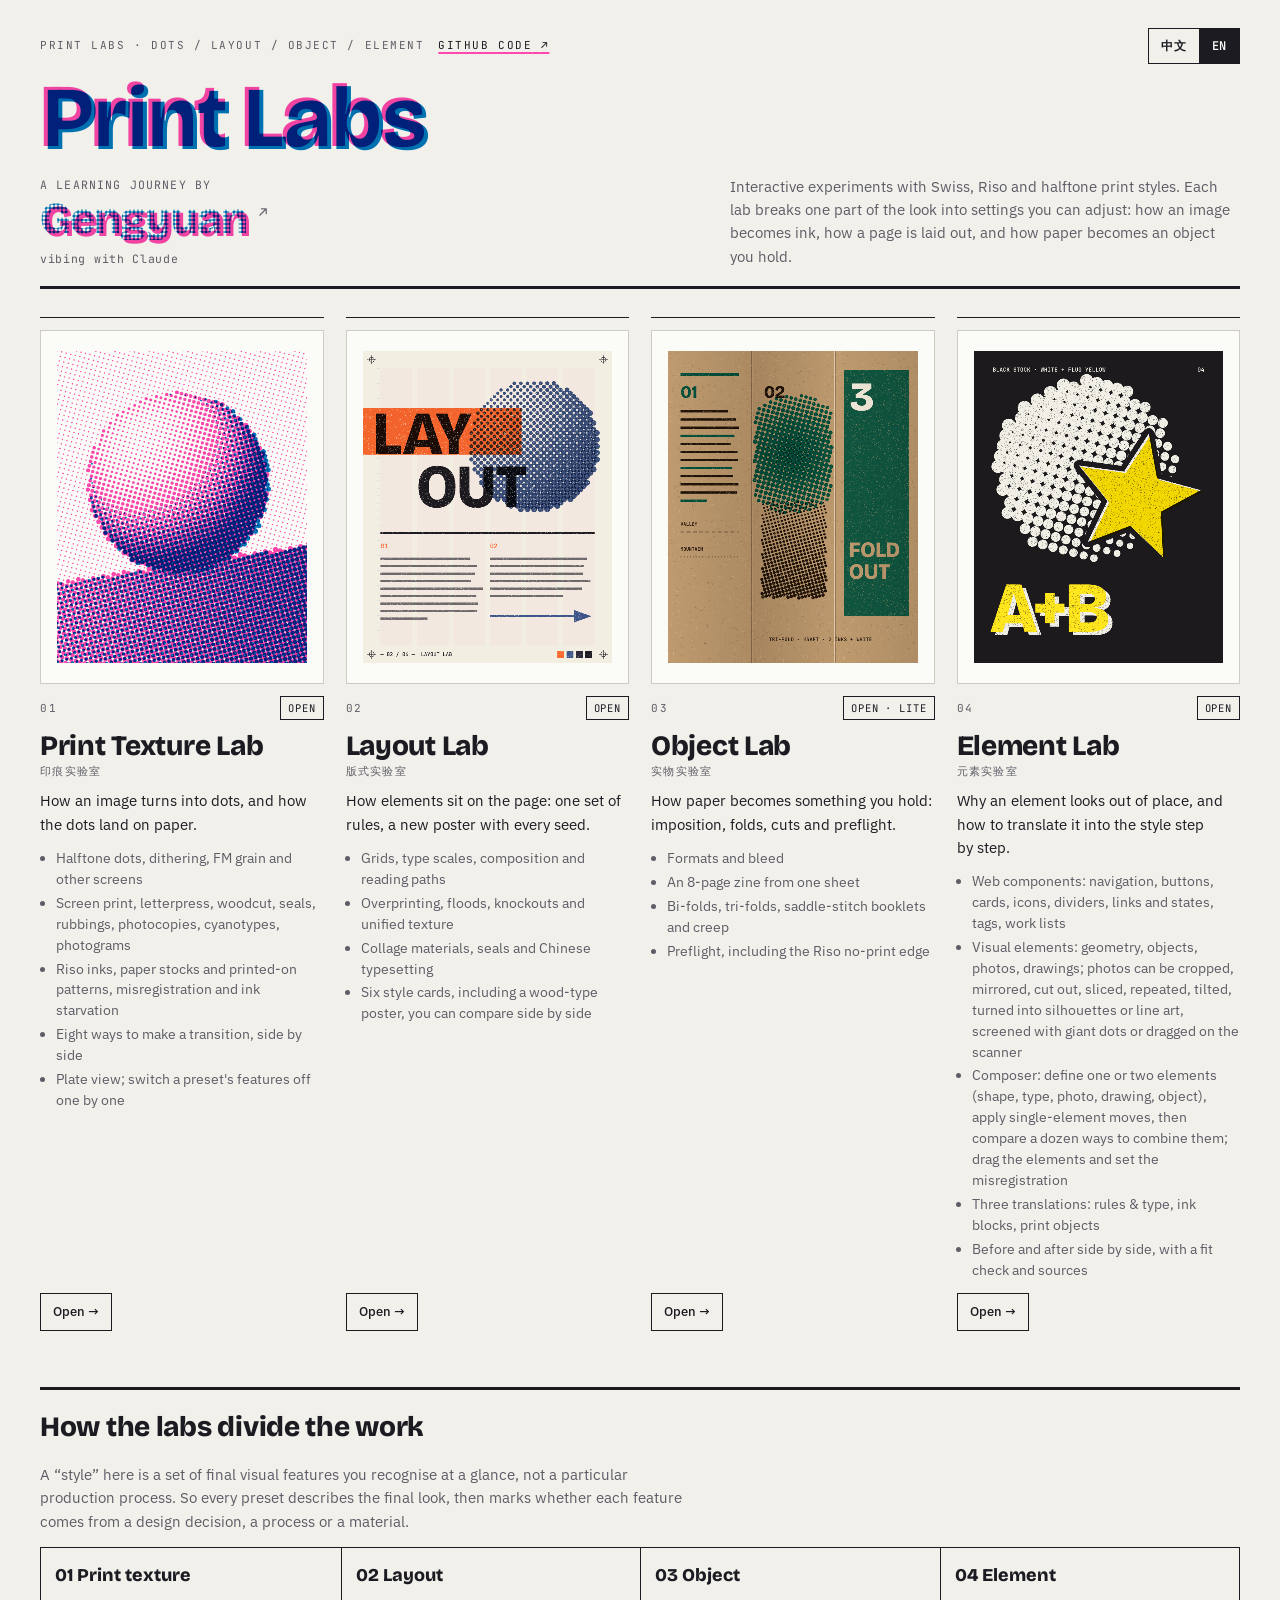
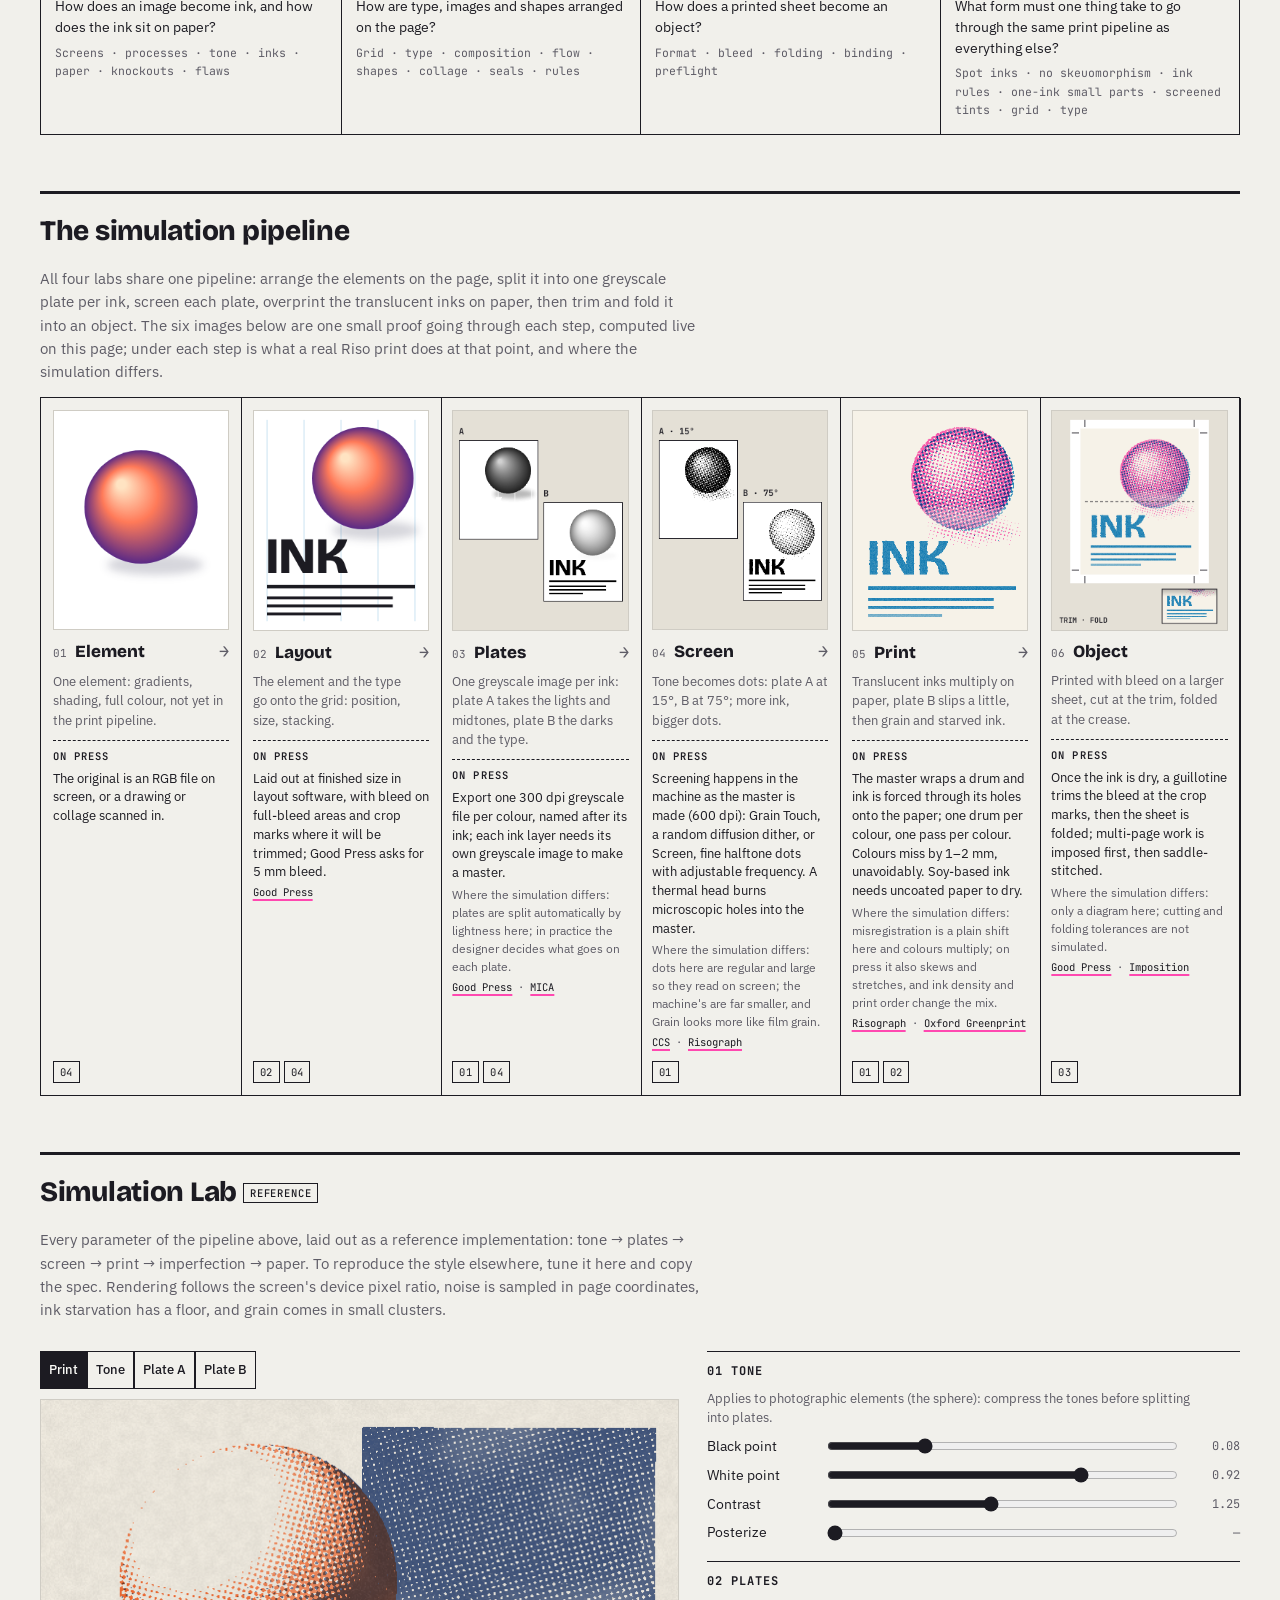
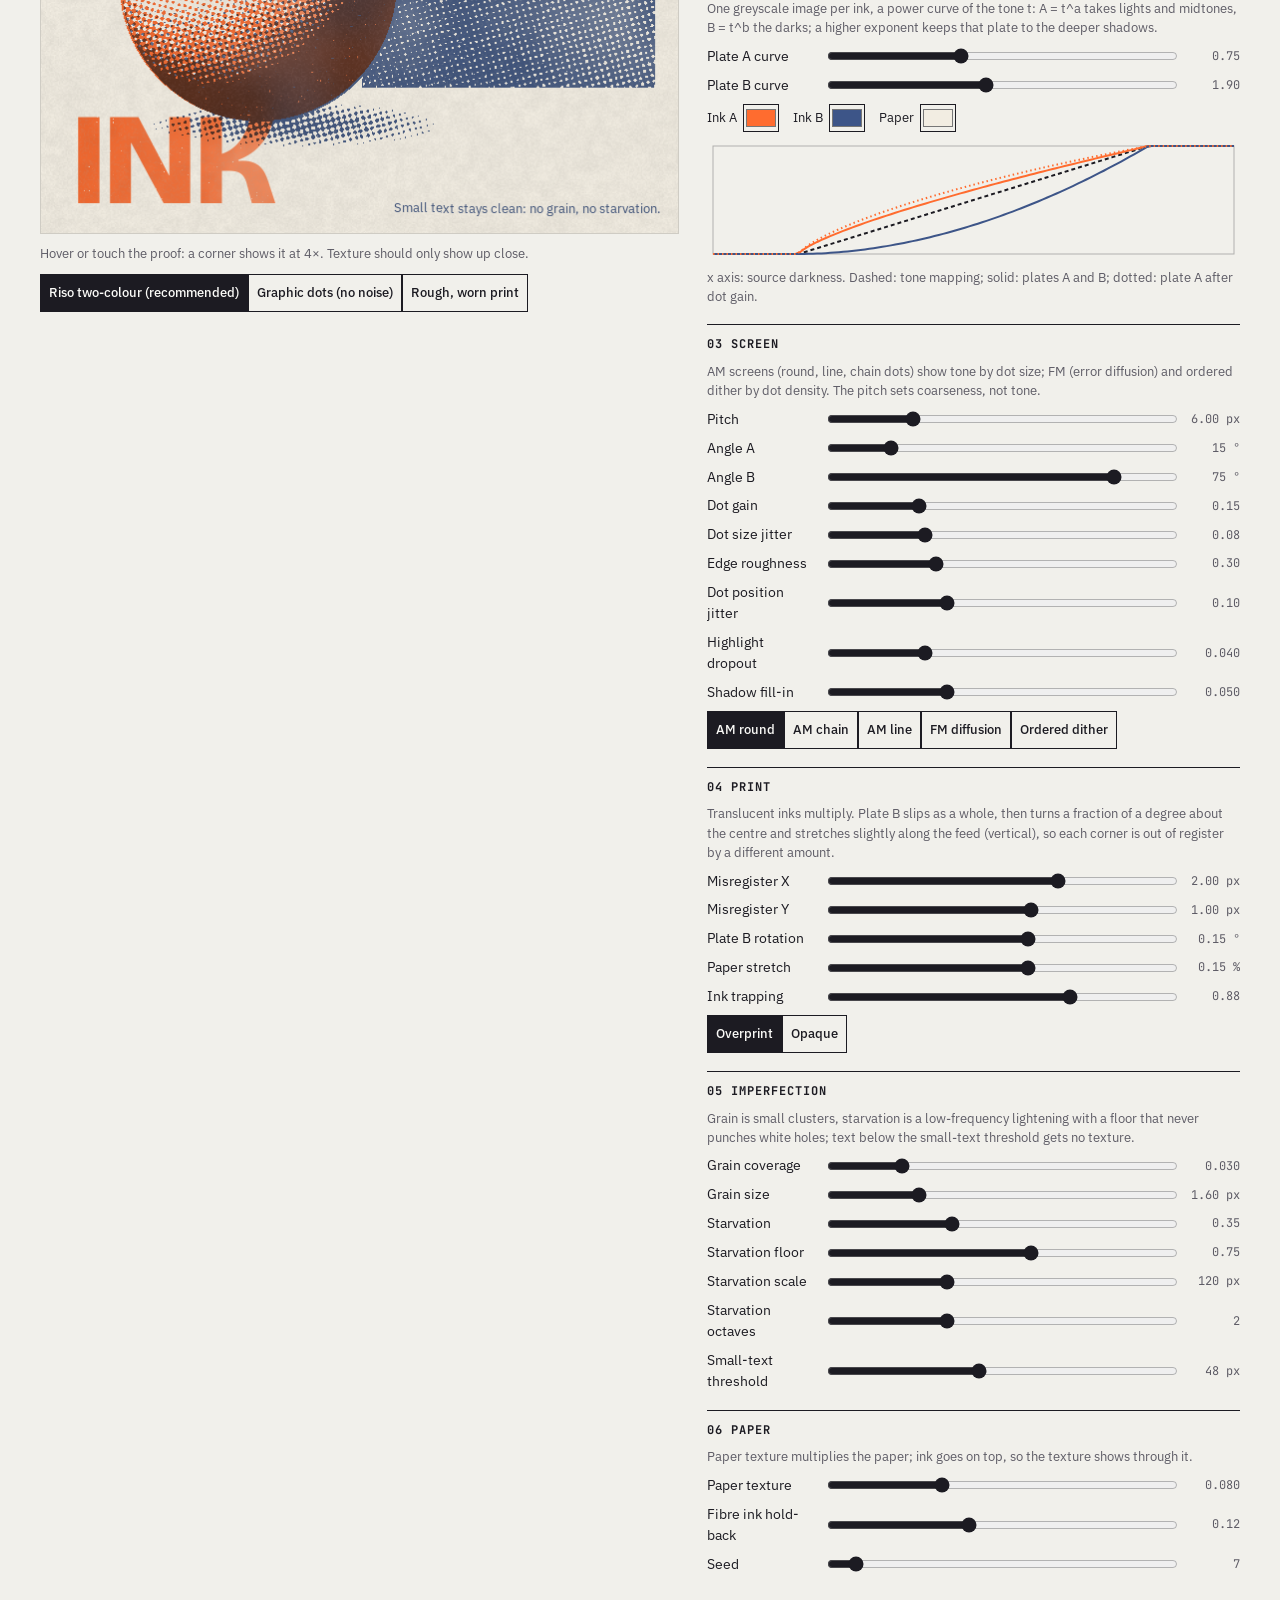
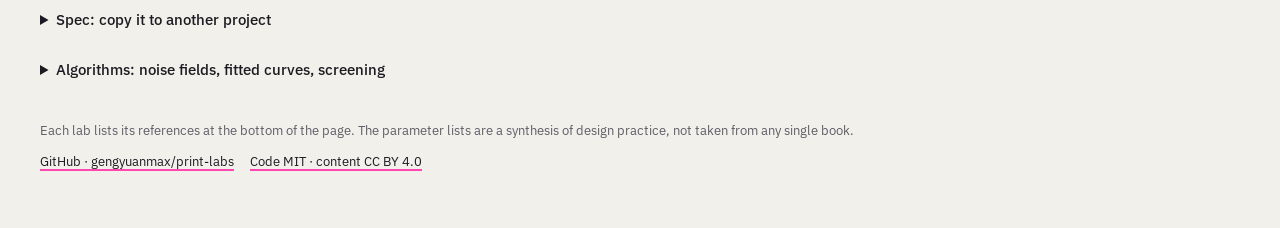
==== commit 412dc62d: "Ink trapping and paper-fibre ink hold-back in Print lab and Simulation Lab Co-Authored-By: Claude Op" ====
--- a/index.html
+++ b/index.html
@@ -341,6 +341,8 @@
       <h3><span class="zh">合成</span><span class="en">Compositing</span></h3>
 <pre><span class="zh">纸张</span><span class="en">paper</span>  c = paper · (1 − tex · paperNoise)
 <span class="zh">墨量</span><span class="en">ink</span>    k = coverage · 0.97 · max(floor, 1 − starve · smoothstep(0.35, 0.85, n)) · (1 − 0.85·g)
+<span class="zh">纤维</span><span class="en">fibres</span>  k ·= 1 − fiber·f²   <span class="zh">f 为 1.3 px 纸纹噪声，各版共用同一处</span><span class="en">f = the 1.3 px paper noise, the same spot for every plate</span>
+<span class="zh">吸墨</span><span class="en">trapping</span>  k_B ·= 1 − (1 − trap)·k_A   <span class="zh">墨压墨时吸得少</span><span class="en">ink on ink takes less</span>
 <span class="zh">叠印</span><span class="en">multiply</span> c ·= 1 − k(1 − ink)      <span class="zh">遮盖</span><span class="en">opaque</span> c += (ink − c)·k
 <span class="zh">B 版取样点</span><span class="en">plate B samples</span>  q = R(−rot)·(p − mis − c) ÷ (1 + stretch/3, 1 + stretch) + c   <span class="zh">c 为画面中心</span><span class="en">c = centre</span>
 <span class="zh">小字不施加颗粒与缺墨效果</span><span class="en">text below the threshold uses k = coverage</span></pre>
@@ -642,12 +644,12 @@
   const DEF = {black:.08, white:.92, contrast:1.25, levels:0, aCurve:.75, bCurve:1.9, screen:'round', oct:2,
     inkA:'#FF6C2F', inkB:'#3D5588', paper:'#F2EDE2',
     pitch:6, angleA:15, angleB:75, gain:.15, jitter:.08, rough:.3, dotPos:.1, minDot:.04, fillIn:.05,
-    misX:2, misY:1, rotB:.15, stretch:.15, blend:'multiply',
+    misX:2, misY:1, rotB:.15, stretch:.15, trap:.88, blend:'multiply',
     grain:.03, grainSize:1.6, starve:.35, floor:.75, starveScale:120, smallText:48,
-    tex:.08, seed:7};
+    tex:.08, fiber:.12, seed:7};
   const PRESETS = {
     riso:{name:['Riso 双色（推荐）','Riso two-colour (recommended)'], p:{}},
-    clean:{name:['纯净网点（无噪声）','Graphic dots (no noise)'], p:{pitch:11, gain:0, jitter:0, rough:0, dotPos:0, minDot:0, fillIn:0, misX:0, misY:0, rotB:0, stretch:0, grain:0, starve:0, floor:1, tex:0}},
+    clean:{name:['纯净网点（无噪声）','Graphic dots (no noise)'], p:{pitch:11, gain:0, jitter:0, rough:0, dotPos:0, minDot:0, fillIn:0, misX:0, misY:0, rotB:0, stretch:0, trap:1, fiber:0, grain:0, starve:0, floor:1, tex:0}},
     worn:{name:['粗糙旧印效果','Rough, worn print'], p:{pitch:7, gain:.3, jitter:.15, rough:.65, dotPos:.14, minDot:.07, fillIn:.06, misX:3, misY:2, rotB:.3, stretch:.3, grain:.07, grainSize:2.2, starve:.6, floor:.6, starveScale:90, tex:.14}},
   };
   const S = Object.assign({}, DEF);
@@ -661,11 +663,11 @@
     [['03 加网','03 Screen'], ['AM 调幅网通过改变网点大小或线条粗细表现明暗；本例的 FM 调频网用误差扩散安排网点，有序抖动则按固定矩阵安排网点。网点间距控制纹理的粗细，明暗主要取决于着墨覆盖率。','AM screens (round, line, chain dots) show tone by dot size; FM (error diffusion) and ordered dither by dot density. The pitch sets coarseness, not tone.'], [
       ['pitch','网点间距','Pitch',3,16,.5,'px'],['angleA','A 版网角','Angle A',0,90,1,'°'],['angleB','B 版网角','Angle B',0,90,1,'°'],['gain','网点扩大','Dot gain',0,.6,.01,''],['jitter','网点大小变化','Dot size jitter',0,.3,.01,''],['rough','网点边缘粗糙度','Edge roughness',0,1,.05,''],['dotPos','网点位置抖动','Dot position jitter',0,.3,.01,''],['minDot','亮部小点丢失','Highlight dropout',0,.15,.005,''],['fillIn','暗部糊版','Shadow fill-in',0,.15,.005,'']]],
     [['04 印刷','04 Print'], ['透明叠印用正片叠底模拟油墨混色；不透明遮盖则由后印的颜色覆盖下层。B 版先整体偏移，再绕画面中心转动零点几度、沿走纸方向（竖向）略微伸长，所以四个角的错位各不相同。','Translucent inks multiply. Plate B slips as a whole, then turns a fraction of a degree about the centre and stretches slightly along the feed (vertical), so each corner is out of register by a different amount.'], [
-      ['misX','套色错位 X','Misregister X',-6,6,.5,'px'],['misY','套色错位 Y','Misregister Y',-6,6,.5,'px'],['rotB','B 版旋转','Plate B rotation',-1,1,.05,'°'],['stretch','纸张伸缩','Paper stretch',-1,1,.05,'%']]],
+      ['misX','套色错位 X','Misregister X',-6,6,.5,'px'],['misY','套色错位 Y','Misregister Y',-6,6,.5,'px'],['rotB','B 版旋转','Plate B rotation',-1,1,.05,'°'],['stretch','纸张伸缩','Paper stretch',-1,1,.05,'%'],['trap','叠印吸墨率','Ink trapping',.6,1,.01,'']]],
     [['05 印刷瑕疵','05 Imperfection'], ['颗粒表现为细小斑点，缺墨表现为大片、缓慢变化的墨色不匀。“最低墨量比例”限制缺墨处的变浅程度，避免整块完全露白。字号小于“小字保护阈值”时，不施加颗粒与缺墨效果。','Grain is small clusters, starvation is a low-frequency lightening with a floor that never punches white holes; text below the small-text threshold gets no texture.'], [
       ['grain','颗粒强度','Grain coverage',0,.15,.005,''],['grainSize','颗粒大小','Grain size',.8,4,.1,'px'],['starve','缺墨强度','Starvation',0,1,.05,''],['floor','最低墨量比例','Starvation floor',.4,1,.05,''],['starveScale','缺墨斑块大小','Starvation scale',30,300,5,'px'],['oct','缺墨噪声层数','Starvation octaves',1,4,1,''],['smallText','小字保护阈值','Small-text threshold',12,96,2,'px']]],
     [['06 纸张','06 Paper'], ['先为纸色加入纹理，再叠加油墨。使用透明叠印时，纸纹会透过墨色显现。','Paper texture multiplies the paper; ink goes on top, so the texture shows through it.'], [
-      ['tex','纸纹强度','Paper texture',0,.25,.005,''],['seed','随机种子','Seed',1,99,1,'']]],
+      ['tex','纸纹强度','Paper texture',0,.25,.005,''],['fiber','纤维吸墨差','Fibre ink hold-back',0,.3,.01,''],['seed','随机种子','Seed',1,99,1,'']]],
   ];
   const fmt = (k, v) => { const it = GROUPS.flatMap(g => g[2]).find(x => x[0]===k); const u = it ? (it[6]==='lv' && LANG==='zh' ? '级' : it[6]) : ''; return (k==='levels' && !v) ? '—' : (Number.isInteger(+it[5]) ? String(Math.round(v)) : (+v).toFixed(it[5] < .01 ? 3 : 2)) + (u ? ' ' + u : ''); };
   // panel
@@ -795,9 +797,9 @@
       else if (view==='A'){ const v = 1 - covA; o0 = o1 = o2 = v; }
       else if (view==='B'){ const v = 1 - Math.max(covB, sm); o0 = o1 = o2 = v; }
       else {
-        const pt = 1 - S.tex*(.6*vnoise(X/1.3, Y/1.3, seed + 300) + .4*vnoise(X/9, Y/9, seed + 310));
+        const fn = vnoise(X/1.3, Y/1.3, seed + 300), pt = 1 - S.tex*(.6*fn + .4*vnoise(X/9, Y/9, seed + 310)), fa = 1 - S.fiber*fn*fn;   // fibres: the same page spot holds back ink on every plate
         o0 = P[0]*pt; o1 = P[1]*pt; o2 = P[2]*pt;
-        const kA = covA*(hA && !big ? 1 : imperfect(X, Y, 0)), kB = Math.max(covB*imperfect(BX, BY, 1), smB*.97);
+        const kA = covA*(hA && !big ? 1 : imperfect(X, Y, 0)*fa), kB = Math.max(covB*imperfect(BX, BY, 1)*fa, smB*.97)*(1 - (1 - S.trap)*kA);   // trapping: ink on ink takes less
         if (kA){ if (opaque){ o0 += (A[0]-o0)*kA; o1 += (A[1]-o1)*kA; o2 += (A[2]-o2)*kA; } else { o0 *= 1 - kA*(1-A[0]); o1 *= 1 - kA*(1-A[1]); o2 *= 1 - kA*(1-A[2]); } }
         if (kB){ if (opaque){ o0 += (B[0]-o0)*kB; o1 += (B[1]-o1)*kB; o2 += (B[2]-o2)*kB; } else { o0 *= 1 - kB*(1-B[0]); o1 *= 1 - kB*(1-B[1]); o2 *= 1 - kB*(1-B[2]); } }
       }
@@ -812,16 +814,16 @@
       tone:{black:r('black'), white:r('white'), contrast:r('contrast'), posterize:S.levels || null, appliesTo:'photographic elements only'},
       plates:{inkA:S.inkA, inkB:S.inkB, paper:S.paper, plateA:`lights and midtones: t^${r('aCurve')}`, plateB:`darks: t^${r('bCurve')}`, solidType:'not screened'},
       screen:{type:S.screen, pitchPx:r('pitch'), cellPx:+Math.max(1.2, S.pitch*.3).toFixed(2), angleA:S.angleA, angleB:S.angleB, dotGain:r('gain'), dotSizeJitter:r('jitter'), edgeRoughness:r('rough'), dotPositionJitter:r('dotPos'), highlightDropout:r('minDot'), shadowFillIn:r('fillIn')},
-      print:{blend:S.blend, misregisterPx:[r('misX'), r('misY')], plateBRotationDeg:r('rotB'), paperStretchPct:r('stretch'), misregisterAppliesTo:'plate B: shift, then rotation about the centre and stretch along the feed (y), so the error varies across the sheet'},
+      print:{blend:S.blend, misregisterPx:[r('misX'), r('misY')], plateBRotationDeg:r('rotB'), paperStretchPct:r('stretch'), inkTrapping:r('trap'), misregisterAppliesTo:'plate B: shift, then rotation about the centre and stretch along the feed (y), so the error varies across the sheet'},
       imperfection:{grainCoverage:r('grain'), grainSizePx:r('grainSize'), starvation:r('starve'), starvationFloor:r('floor'), starvationScalePx:r('starveScale'), starvationOctaves:S.oct, noTextureBelowPx:r('smallText')},
-      paper:{texture:r('tex'), seed:S.seed, textureShowsThroughInk:true},
+      paper:{texture:r('tex'), fibreInkHoldBack:r('fiber'), seed:S.seed, textureShowsThroughInk:true},
       algorithms:{
         noise:{valueNoise:'hash(i,j)=fract(sin(127.1i+311.7j+74.7seed)*43758.5453); bilinear between lattice points with smoothstep 3t^2-2t^3', fbm:'sum_k 0.5^k * vnoise(2.3^k * p) / sum_k 0.5^k', sampledIn:'CSS px of the page, not device pixels',
           fields:{starvation:'fbm(p/starvationScalePx, octaves)', grain:'vnoise(p/grainSizePx) > 1-2.2*grainCoverage (smoothstep width 0.06)', edgeRoughness:'0.16*rough*(vnoise(p/(0.35*pitch))-0.5) added to the spot value', paper:'0.6*vnoise(p/1.3)+0.4*vnoise(p/9)', floodTone:'0.14*(vnoise(p/150)-0.5) added to flat shapes'}},
         curves:{tone:'t=clamp((d-black)/(white-black)); t=clamp((t-0.5)*contrast+0.5); posterize: round(t*(n-1))/(n-1)', plateA:'t^aCurve', plateB:'t^bCurve', dotGain:'v + gain*v*(1-v)*1.3 (largest at 50%)', fittedBy:'eye, not measured from prints'},
         screen:{am:'(u,w)=rotate(x,y,angle)/pitch; (u,w) += dotPositionJitter*2*(vnoise(0.9(u,w))-0.5); v >= 1-shadowFillIn prints solid; v*j < highlightDropout*(0.5+hash) prints nothing; else ink if spot(u,w)+roughness > 1 - v*j, j = 1+jitter*(hash(floor u, floor w)-0.5)*2', spots:{round:'(cos 2πu + cos 2πw + 2)/4', ellipse:'(0.6cos 2πu + 1.4cos 2πw + 2)/4', line:'(cos 2πw + 1)/2'},
           fm:'Floyd-Steinberg error diffusion on a grid of cellPx, serpentine, weights 7/16 3/16 5/16 1/16; each on-cell prints a round dot of radius (0.62+0.25*gain)*cellPx', bayer:'8x8 Bayer matrix b; cell on if v > (b+0.5)/64', solids:'v >= 0.999 prints solid'},
-        compose:{paper:'paperRGB*(1-texture*paperNoise)', imperfection:'0.97*max(floor, 1-starvation*smoothstep(0.35,0.85,n))*(1-0.85*grainMask)', multiply:'c *= 1-k*(1-ink)', opaque:'c += (ink-c)*k', k:'coverage*imperfection; plate B sampled at R(-rotation)·(p - misregister - centre)/(1+stretch_x, 1+stretch_y) + centre, stretch_y = paperStretch, stretch_x = paperStretch/3'}},
+        compose:{paper:'paperRGB*(1-texture*paperNoise)', imperfection:'0.97*max(floor, 1-starvation*smoothstep(0.35,0.85,n))*(1-0.85*grainMask)', multiply:'c *= 1-k*(1-ink)', opaque:'c += (ink-c)*k', trapping:'kB *= 1-(1-inkTrapping)*kA', fibre:'k *= 1-fibreInkHoldBack*paperNoise1.3^2, same page position for every plate', k:'coverage*imperfection; plate B sampled at R(-rotation)·(p - misregister - centre)/(1+stretch_x, 1+stretch_y) + centre, stretch_y = paperStretch, stretch_x = paperStretch/3'}},
       rules:['Flat shapes get a tone field before screening, never a flat fill', 'One screen per ink across the page: same pitch and angle everywhere', 'Starvation lightens ink, never below the floor; no white holes', 'Grain is clustered and smaller than 0.3 x pitch']}, null, 2);
   }
   let raf = 0, slow = 0;
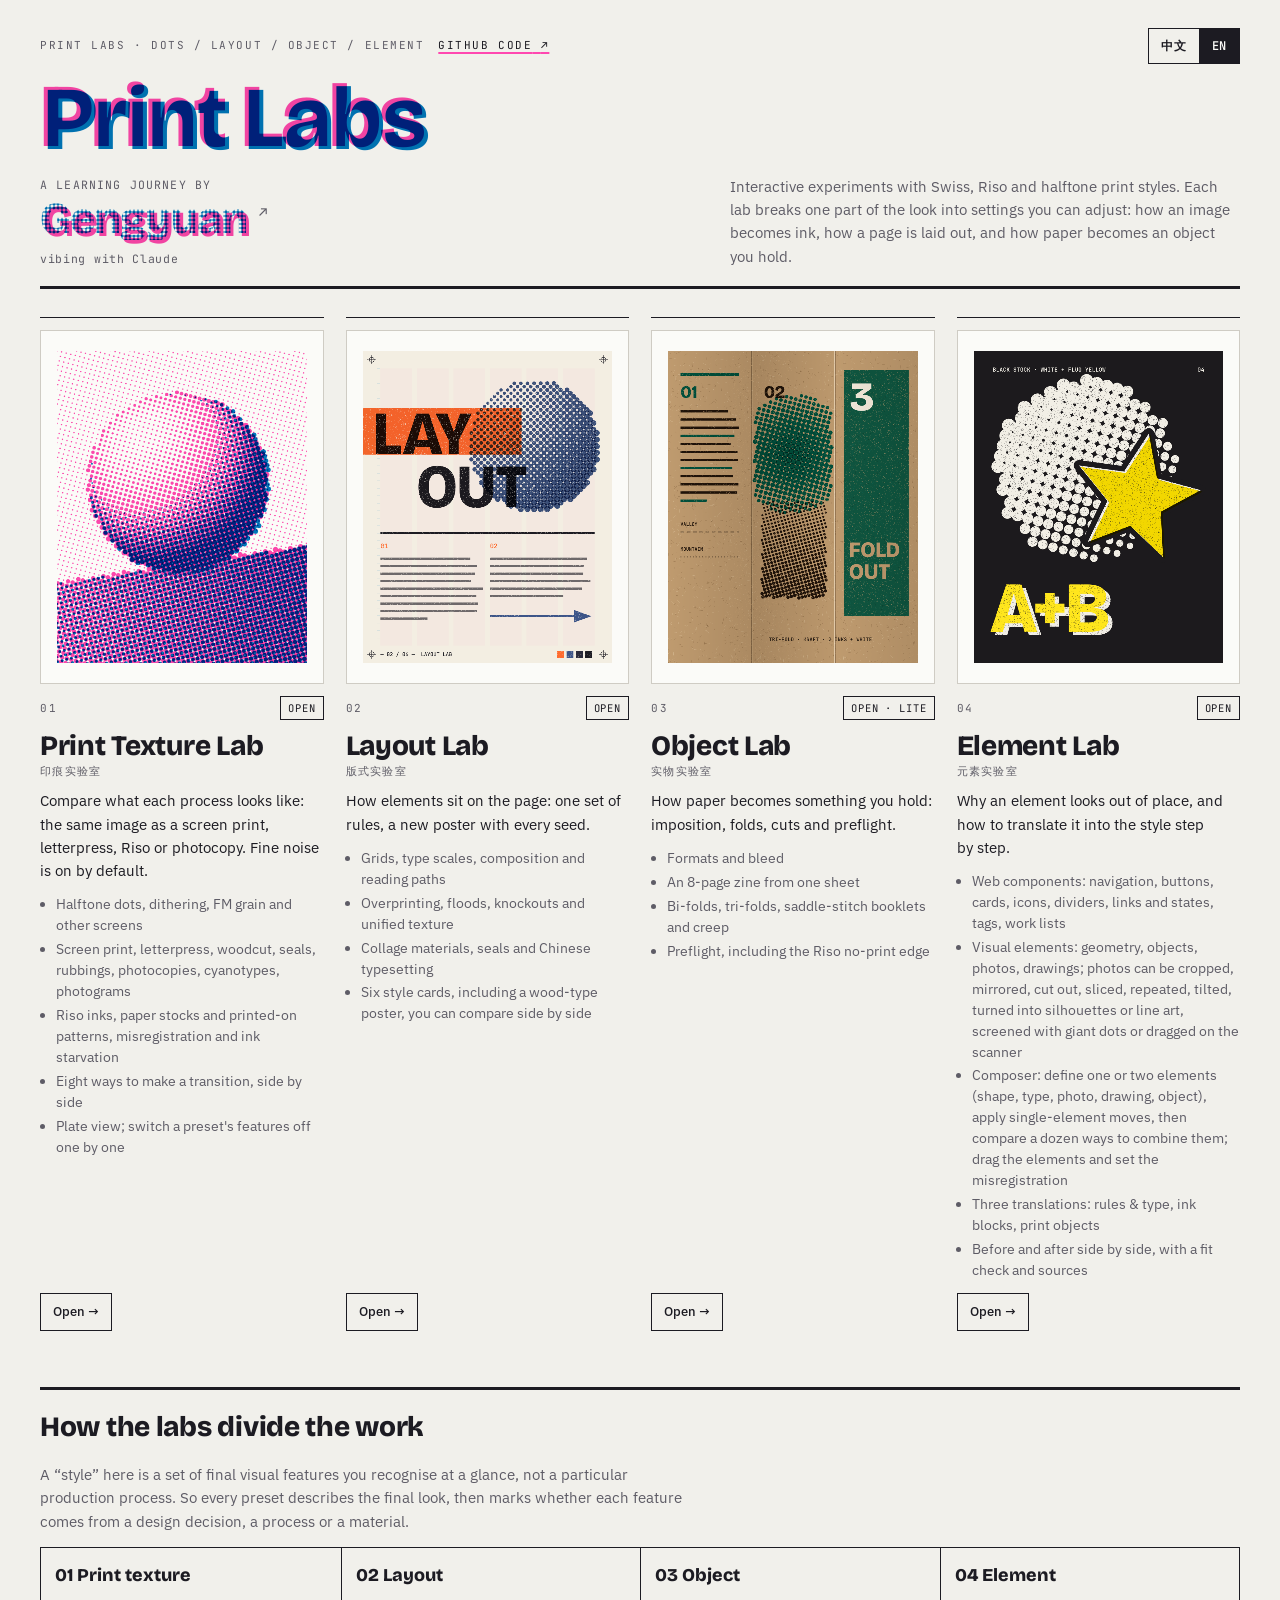
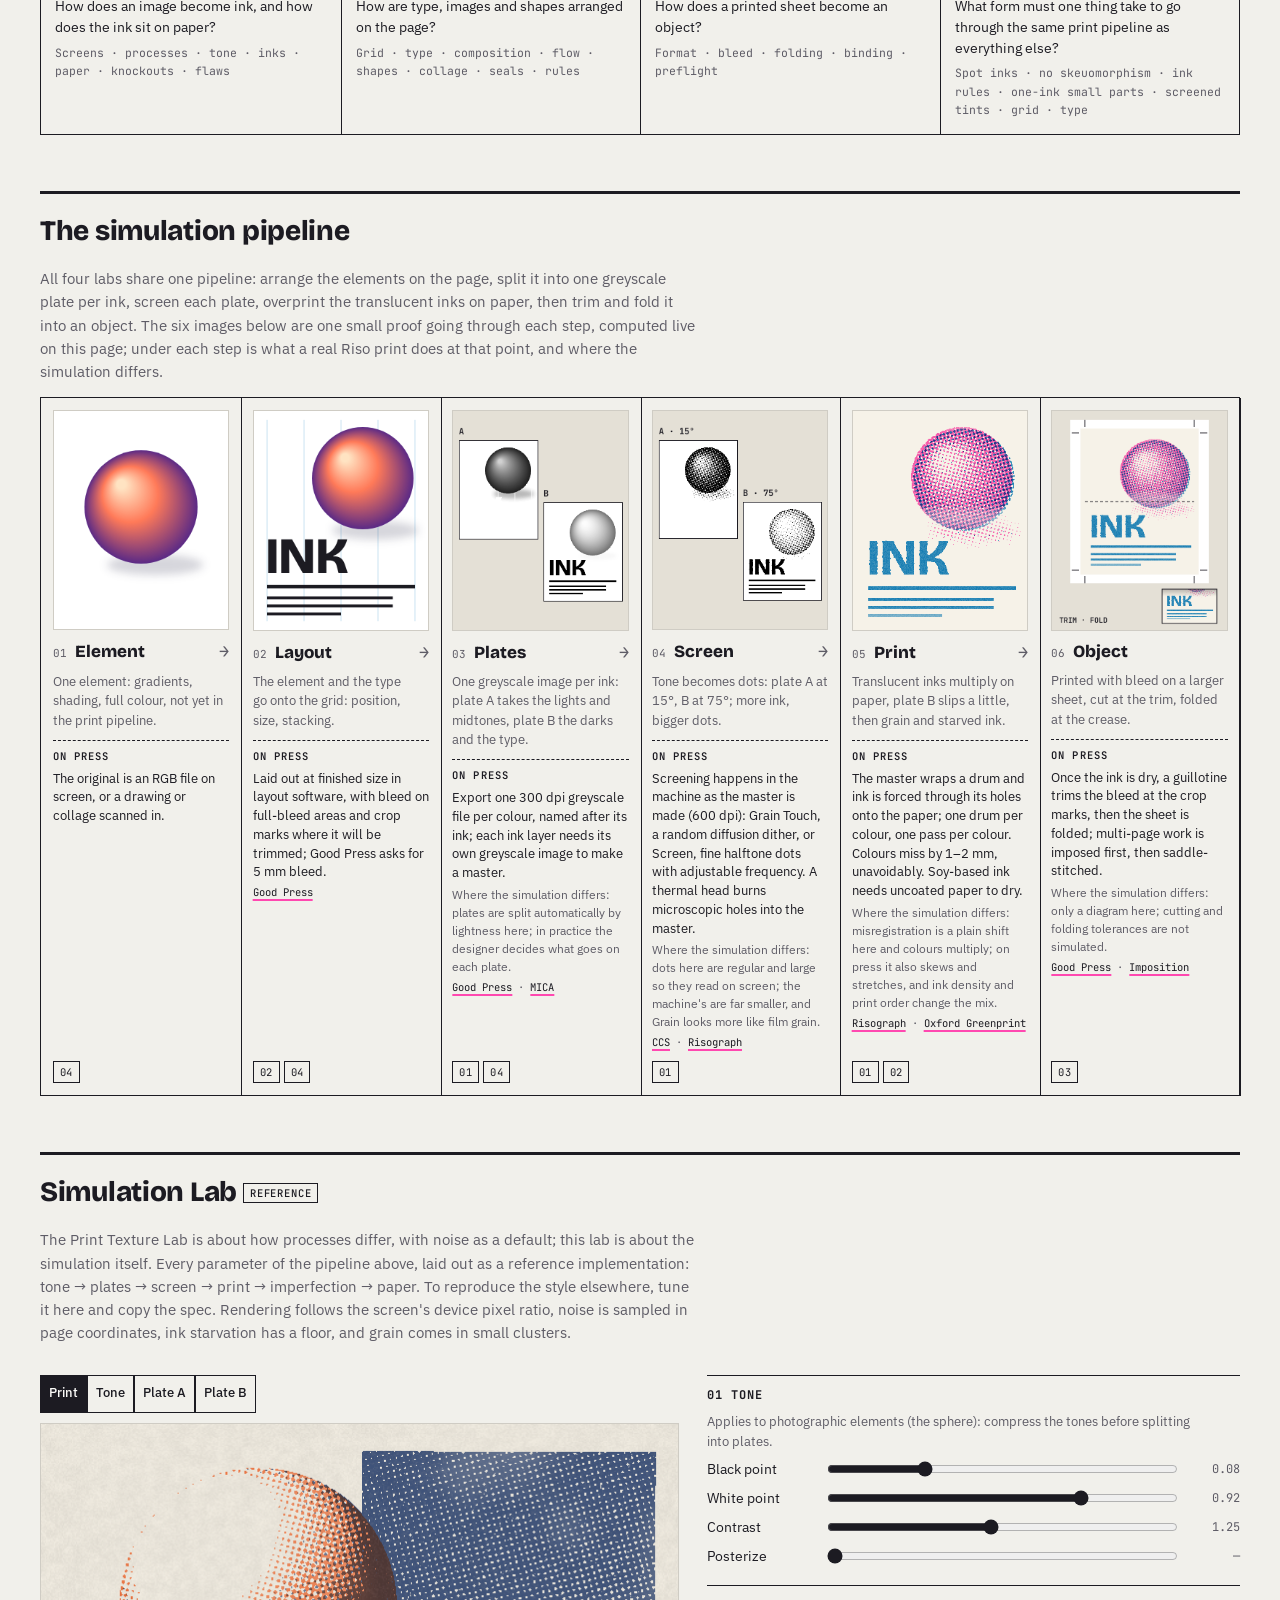
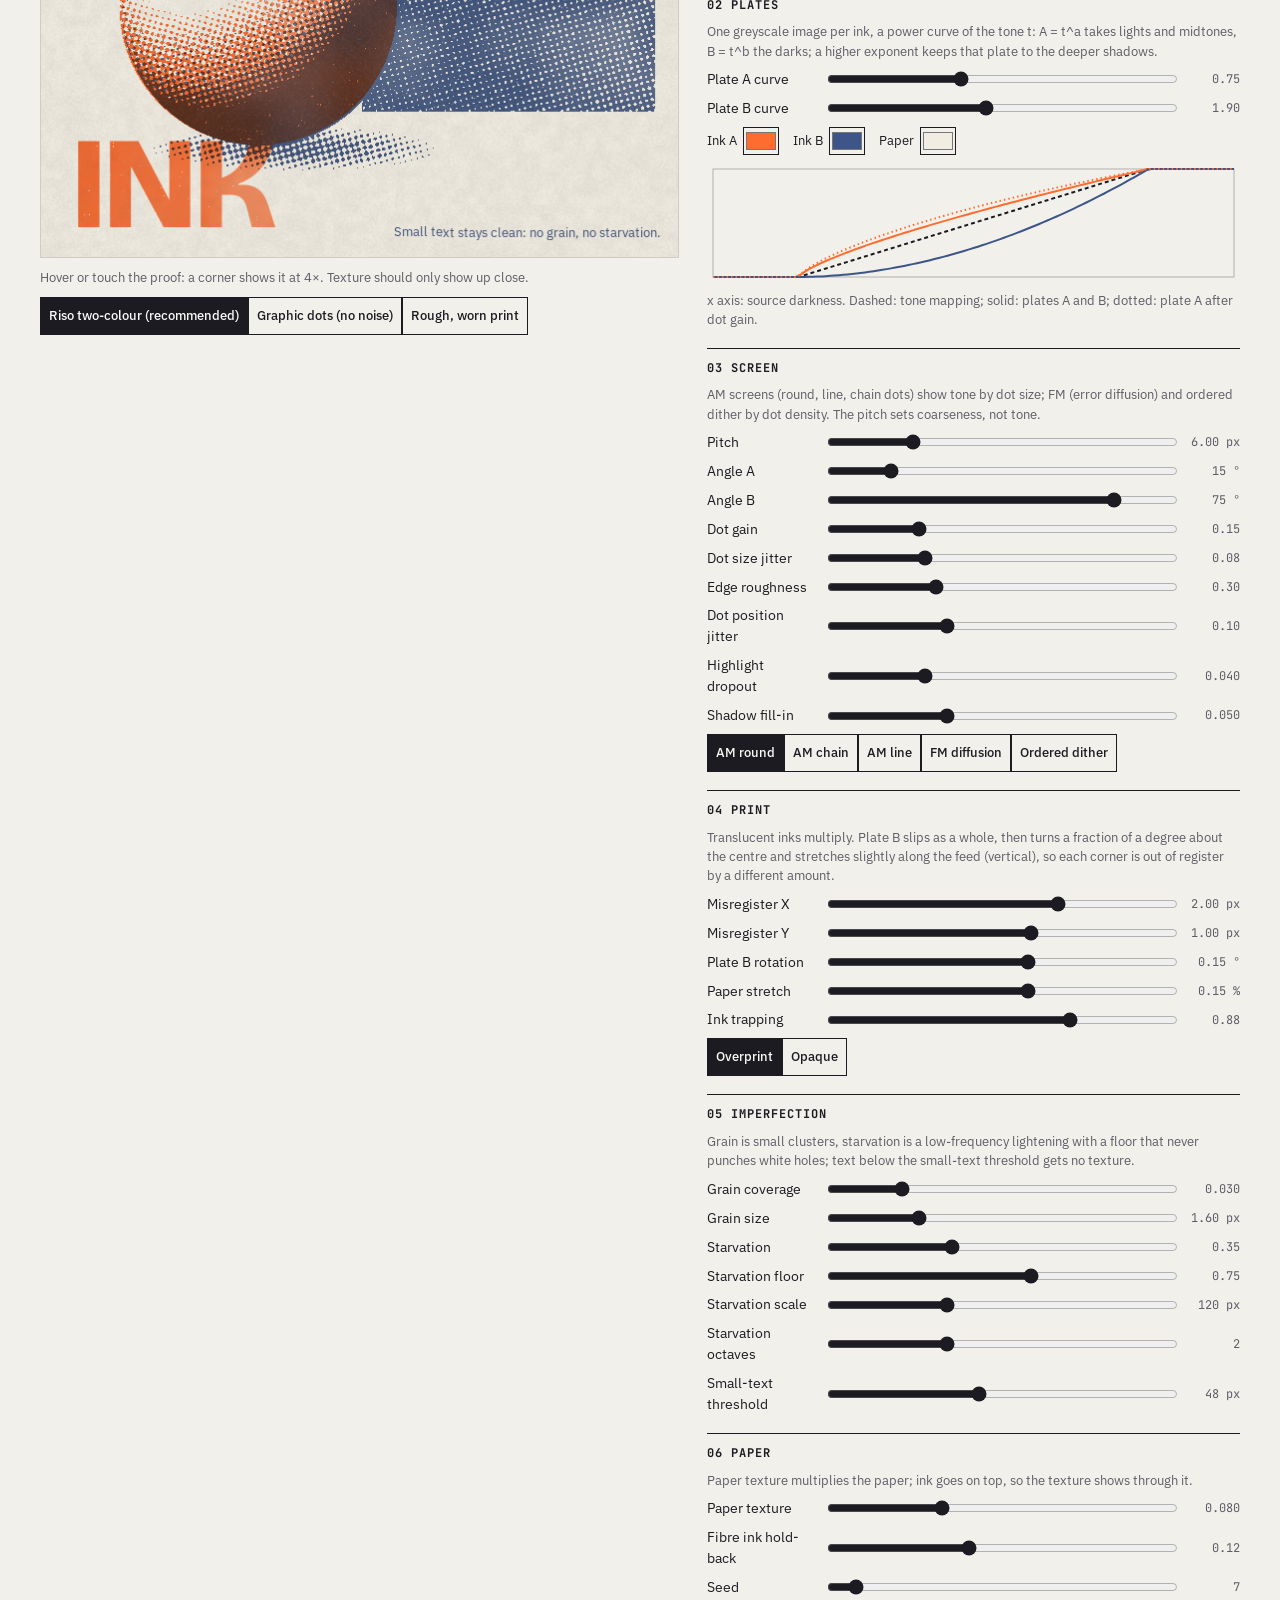
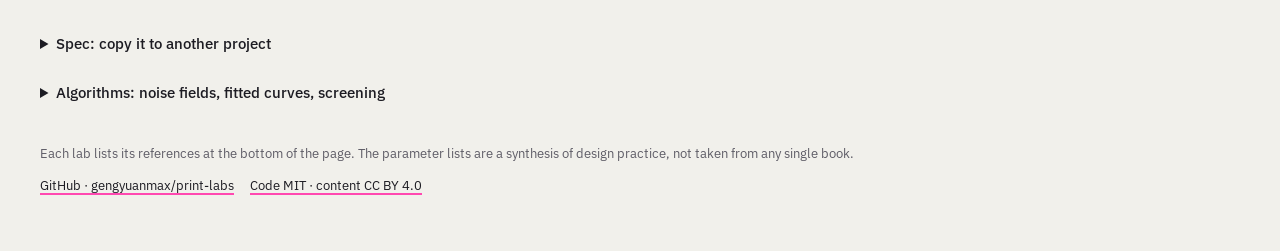
==== commit c05770ef: "Print lab focuses on process differences: fine-noise sliders move into a collapsed section; Simulati" ====
--- a/index.html
+++ b/index.html
@@ -214,7 +214,7 @@
       <div class="proofbox"><canvas id="pvPrint" width="480" height="600" aria-hidden="true"></canvas></div>
       <div class="lhead"><span class="num">01</span><span class="status"><span class="zh">可用</span><span class="en">Open</span></span></div>
       <h2><span class="zh">印痕实验室</span><span class="en">Print Texture Lab</span><small><span class="zh">Print texture lab</span><span class="en">印痕实验室</span></small></h2>
-      <p><span class="zh">调整网点、油墨和纸张，观察图像的印刷效果。</span><span class="en">How an image turns into dots, and how the dots land on paper.</span></p>
+      <p><span class="zh">比较不同工艺的面貌：同一张图用丝网、凸版、Riso、复印印出来分别是什么样。细节噪声作为默认效果自动开启。</span><span class="en">Compare what each process looks like: the same image as a screen print, letterpress, Riso or photocopy. Fine noise is on by default.</span></p>
       <ul>
         <li><span class="zh">调幅加网、调频加网、抖动等图像处理方式</span><span class="en">Halftone dots, dithering, FM grain and other screens</span></li>
         <li><span class="zh">丝网、凸版、木刻、印章、拓印、复印、蓝晒、物影摄影</span><span class="en">Screen print, letterpress, woodcut, seals, rubbings, photocopies, cyanotypes, photograms</span></li>
@@ -295,7 +295,7 @@
 
   <section class="split simlab" id="simlab" data-aria-zh="模拟实验室" data-aria-en="Simulation Lab">
     <h2><span class="zh">模拟实验室</span><span class="en">Simulation Lab</span> <small class="tag">REFERENCE</small></h2>
-    <p><span class="zh">这里将印刷模拟拆成六个环节：影调、分版、加网、印刷、瑕疵和纸张。逐项调整参数，观察网点、叠印和纸张质感如何变化。调好后可复制参数配置，供其他项目复用；下方也提供算法说明。</span><span class="en">Every parameter of the pipeline above, laid out as a reference implementation: tone → plates → screen → print → imperfection → paper. To reproduce the style elsewhere, tune it here and copy the spec. Rendering follows the screen's device pixel ratio, noise is sampled in page coordinates, ink starvation has a floor, and grain comes in small clusters.</span></p>
+    <p><span class="zh">印痕实验室强调工艺的差别，噪声只作为默认效果；这里关注仿真本身：把印刷拆成影调、分版、加网、印刷、瑕疵和纸张六个环节，逐项调整参数，观察网点、叠印和纸张质感如何变化。调好后可复制参数配置，供其他项目复用；下方也提供算法说明。</span><span class="en">The Print Texture Lab is about how processes differ, with noise as a default; this lab is about the simulation itself. Every parameter of the pipeline above, laid out as a reference implementation: tone → plates → screen → print → imperfection → paper. To reproduce the style elsewhere, tune it here and copy the spec. Rendering follows the screen's device pixel ratio, noise is sampled in page coordinates, ink starvation has a floor, and grain comes in small clusters.</span></p>
     <div class="simgrid">
       <div class="simstage">
         <div class="seg" id="simView" role="group"></div>
@@ -371,8 +371,9 @@
   };
   const wire = () => document.querySelectorAll('a[data-page]').forEach(a => {
     const k = a.dataset.page;
-    if (local || !ART[k] || ART[k].startsWith('@')) { a.href = FILE[k]; return; }
-    a.href = ART[k]; a.target = '_blank'; a.rel = 'noopener';
+    const hs = a.dataset.hash || '';
+    if (local || !ART[k] || ART[k].startsWith('@')) { a.href = FILE[k] + hs; return; }
+    a.href = ART[k] + hs; a.target = '_blank'; a.rel = 'noopener';
   });
   if (document.readyState === 'loading') document.addEventListener('DOMContentLoaded', wire); else wire();
 })();
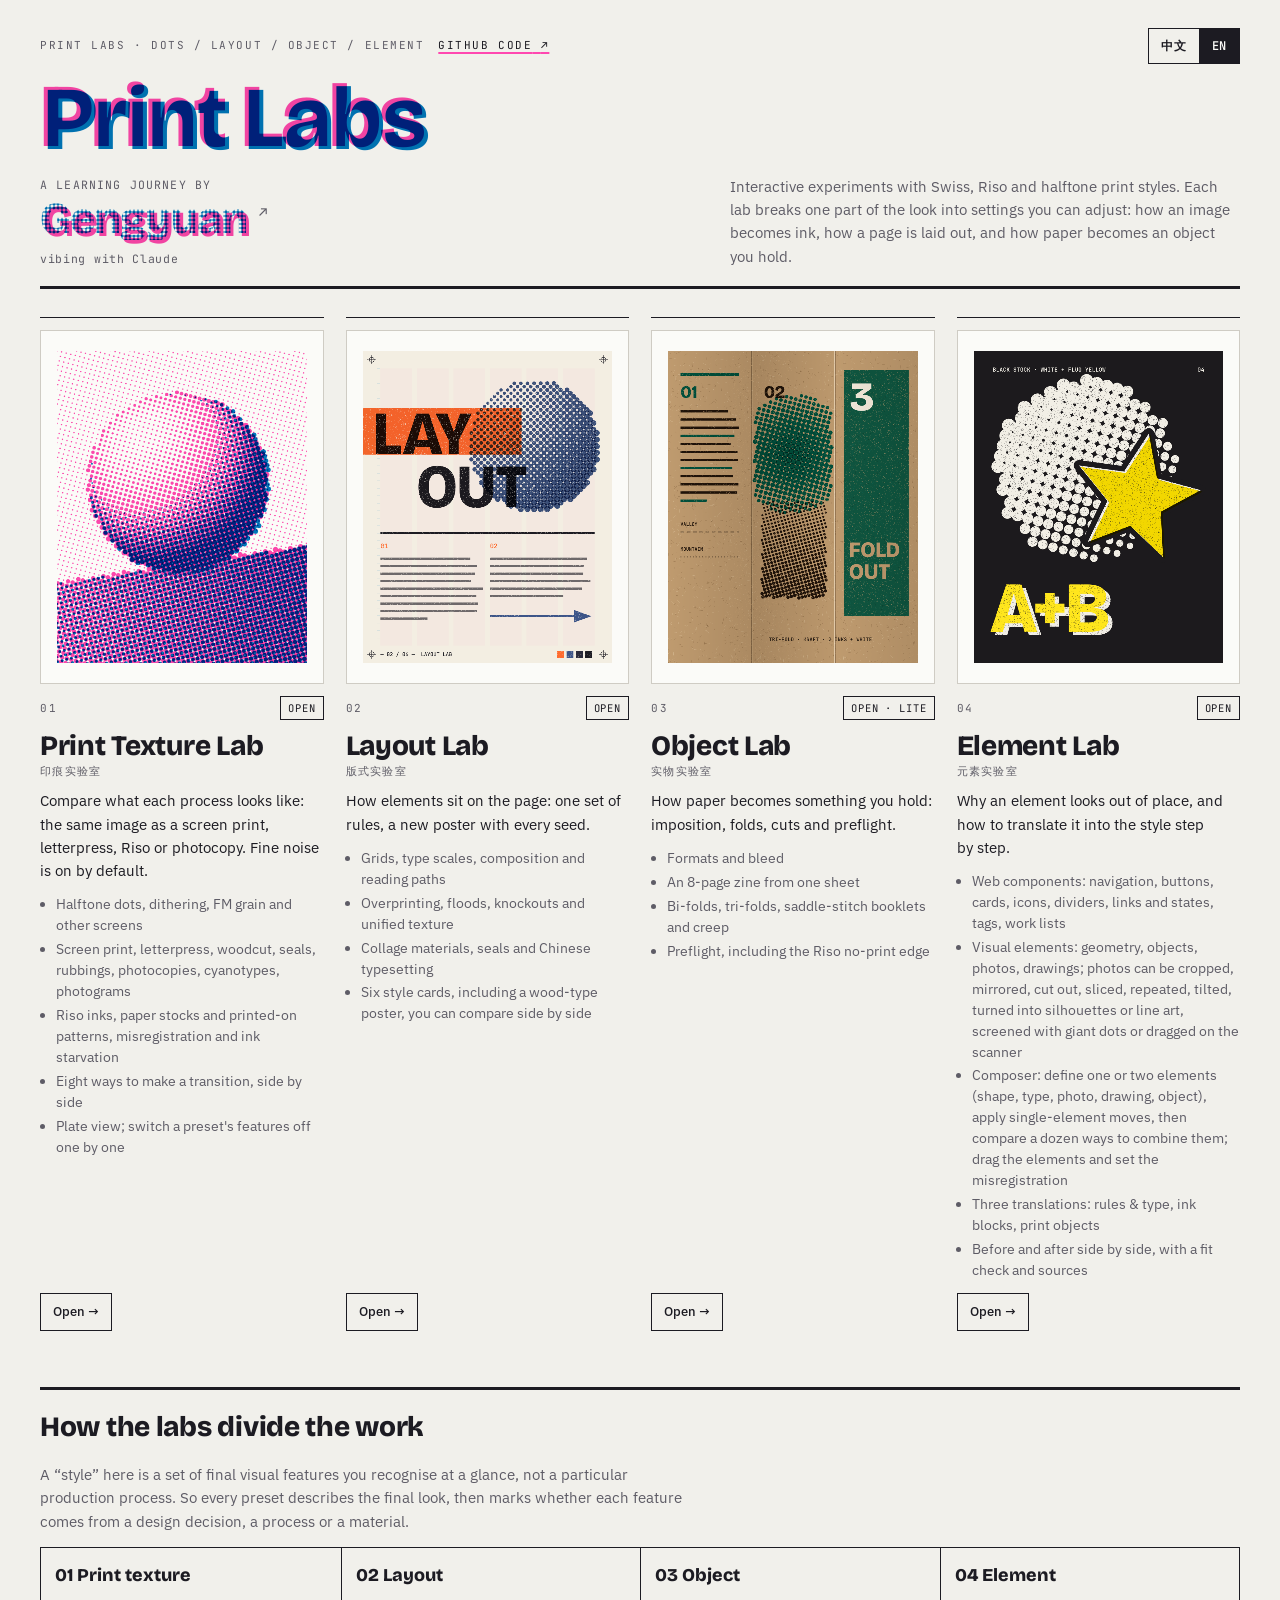
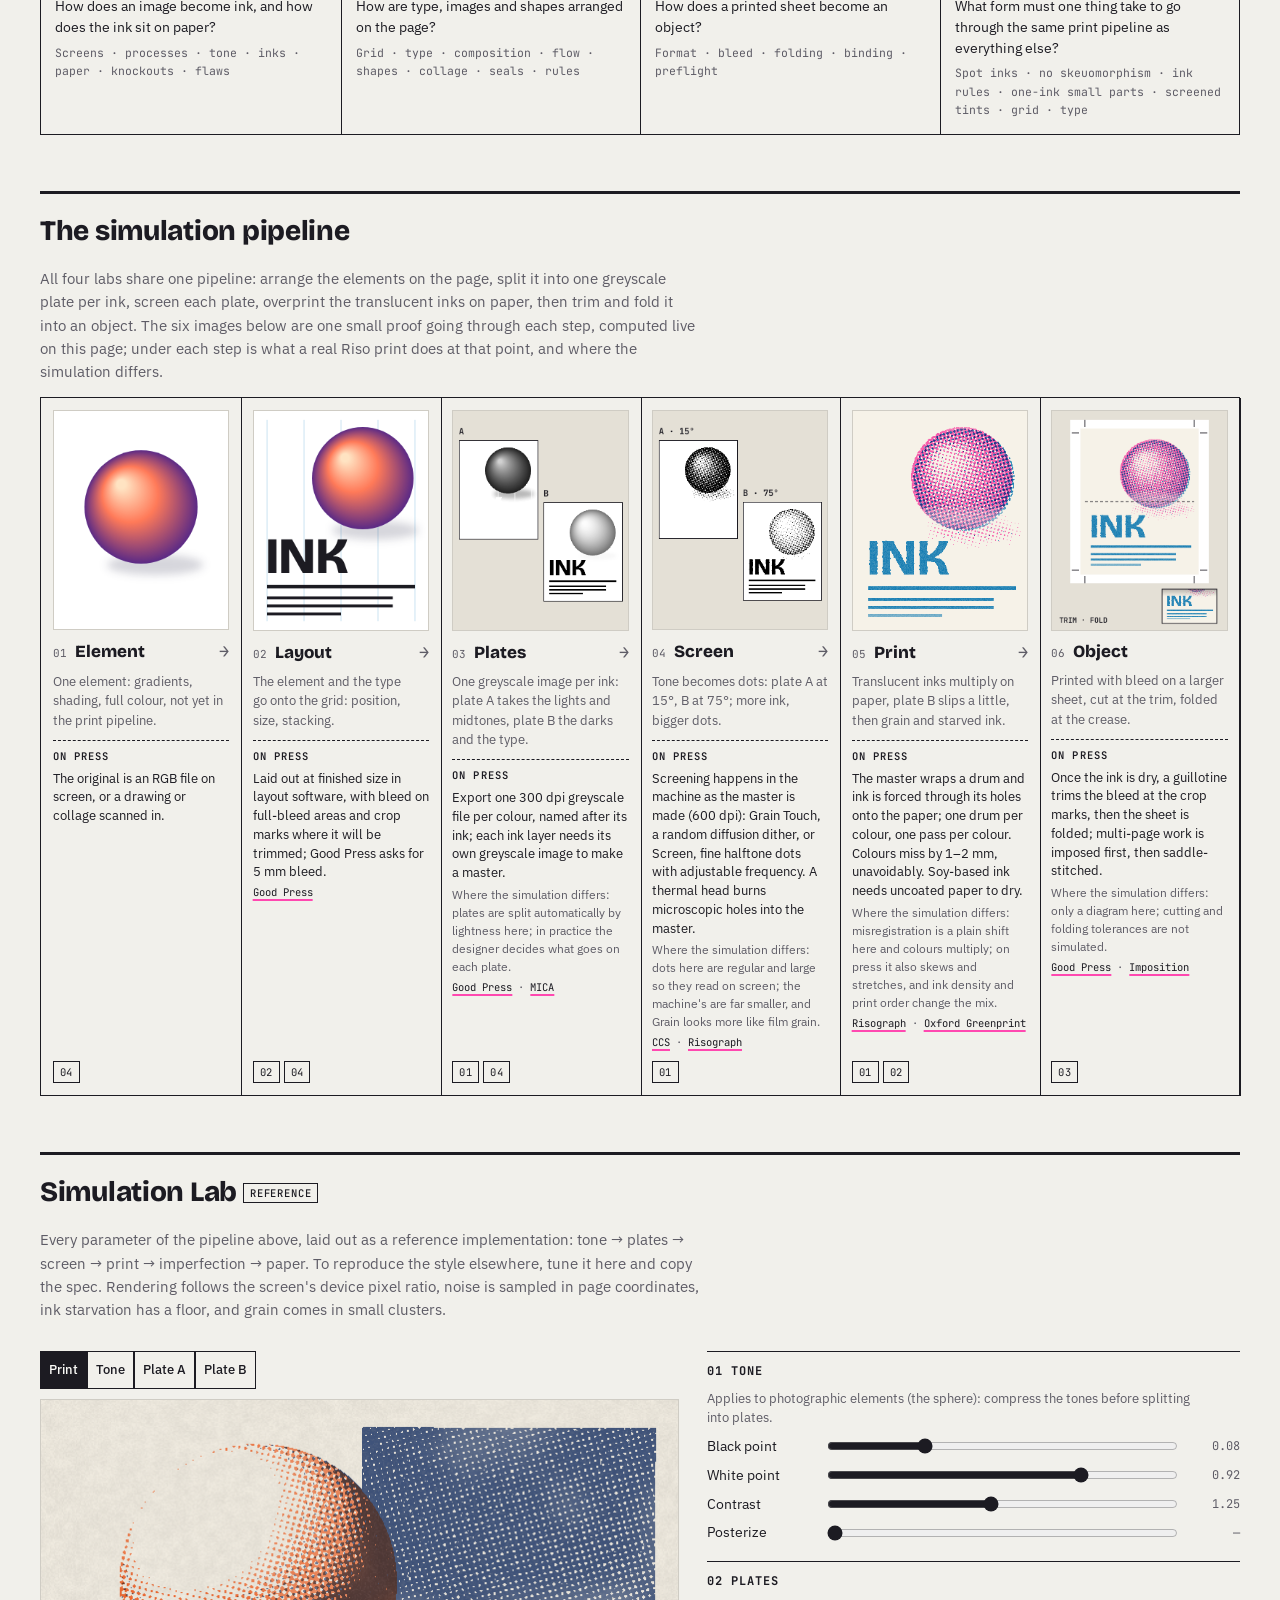
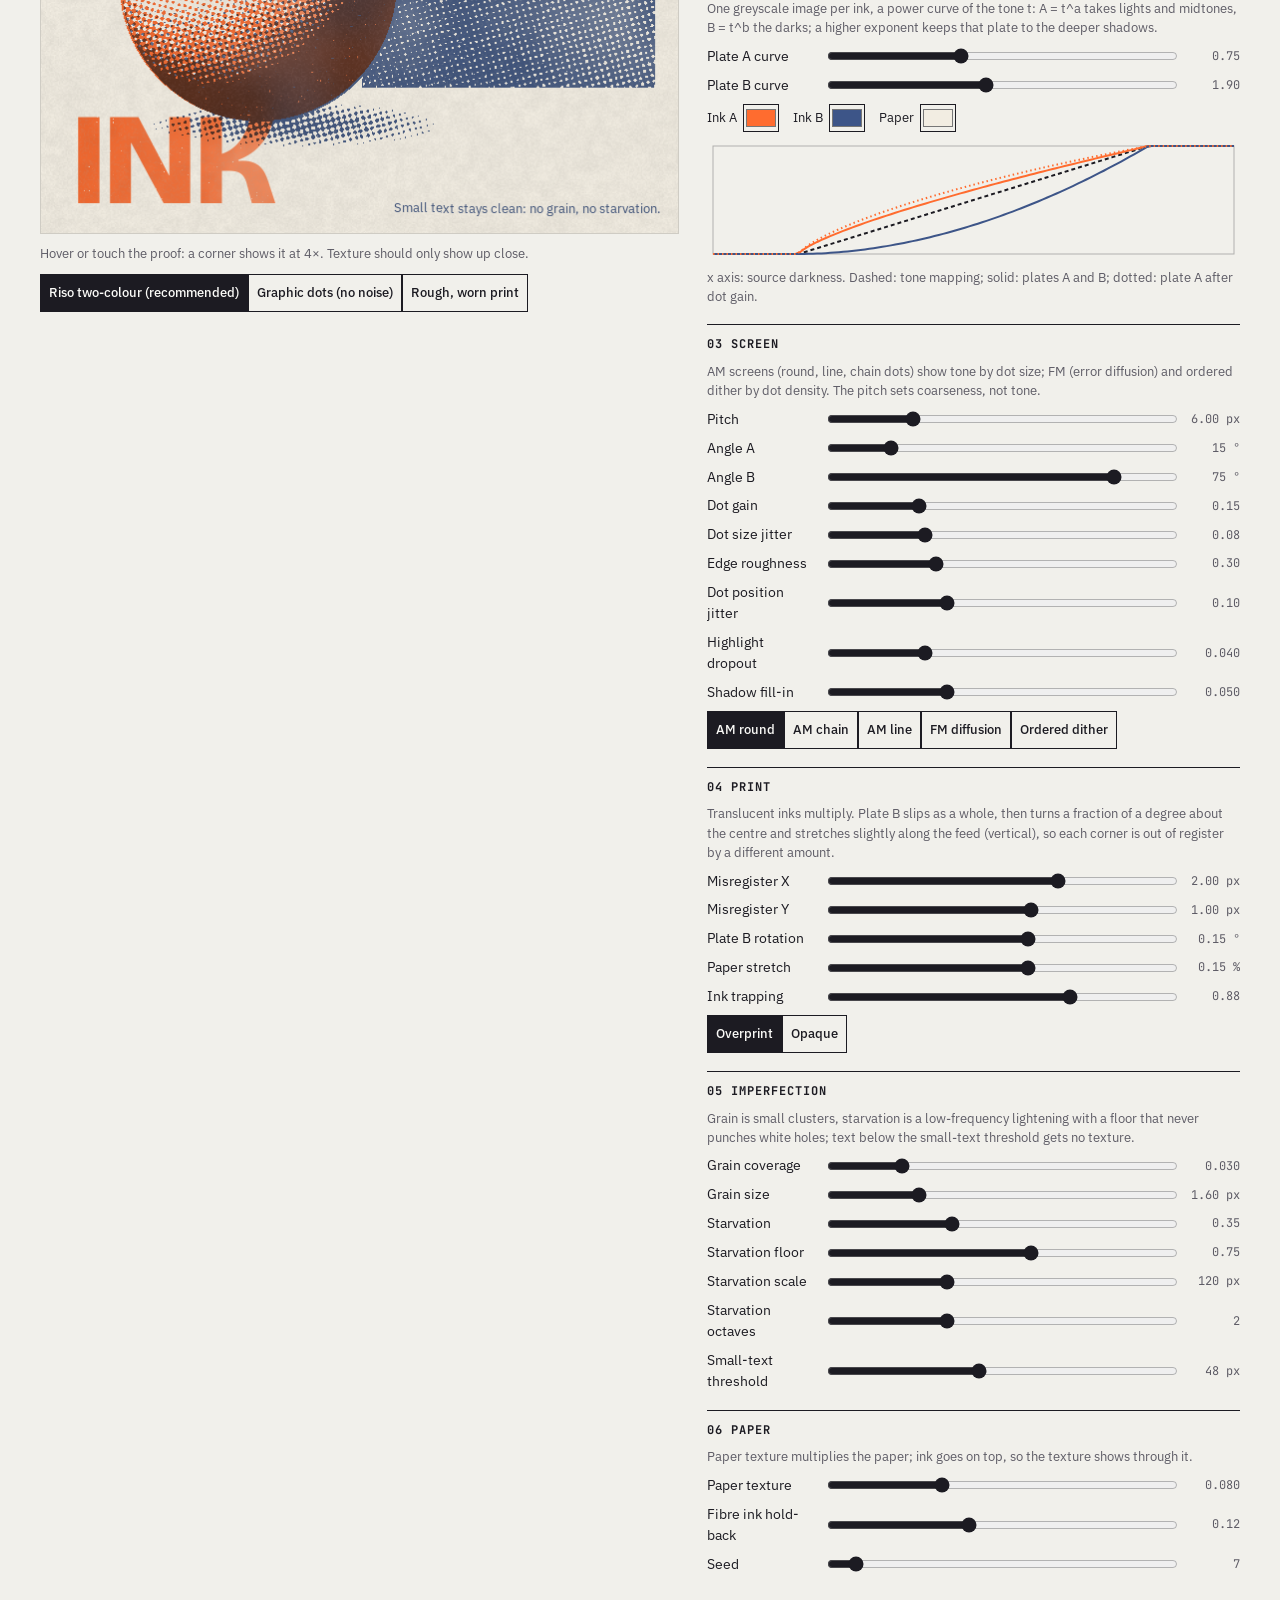
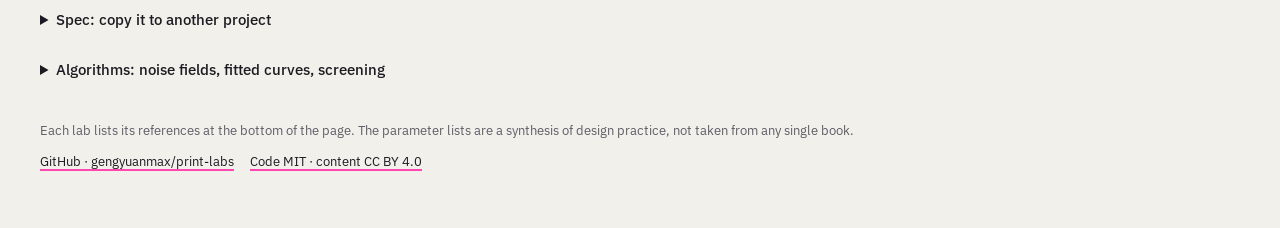
==== commit a3d6b518: "Merge branch 'main' into codex/refine-new-chinese-copy" ====
--- a/index.html
+++ b/index.html
@@ -295,7 +295,7 @@
 
   <section class="split simlab" id="simlab" data-aria-zh="模拟实验室" data-aria-en="Simulation Lab">
     <h2><span class="zh">模拟实验室</span><span class="en">Simulation Lab</span> <small class="tag">REFERENCE</small></h2>
-    <p><span class="zh">印痕实验室强调工艺的差别，噪声只作为默认效果；这里关注仿真本身：把印刷拆成影调、分版、加网、印刷、瑕疵和纸张六个环节，逐项调整参数，观察网点、叠印和纸张质感如何变化。调好后可复制参数配置，供其他项目复用；下方也提供算法说明。</span><span class="en">The Print Texture Lab is about how processes differ, with noise as a default; this lab is about the simulation itself. Every parameter of the pipeline above, laid out as a reference implementation: tone → plates → screen → print → imperfection → paper. To reproduce the style elsewhere, tune it here and copy the spec. Rendering follows the screen's device pixel ratio, noise is sampled in page coordinates, ink starvation has a floor, and grain comes in small clusters.</span></p>
+    <p><span class="zh">这里将印刷模拟拆成六个环节：影调、分版、加网、印刷、瑕疵和纸张。逐项调整参数，观察网点、叠印和纸张质感如何变化。调好后可复制参数配置，供其他项目复用；下方也提供算法说明。</span><span class="en">Every parameter of the pipeline above, laid out as a reference implementation: tone → plates → screen → print → imperfection → paper. To reproduce the style elsewhere, tune it here and copy the spec. Rendering follows the screen's device pixel ratio, noise is sampled in page coordinates, ink starvation has a floor, and grain comes in small clusters.</span></p>
     <div class="simgrid">
       <div class="simstage">
         <div class="seg" id="simView" role="group"></div>
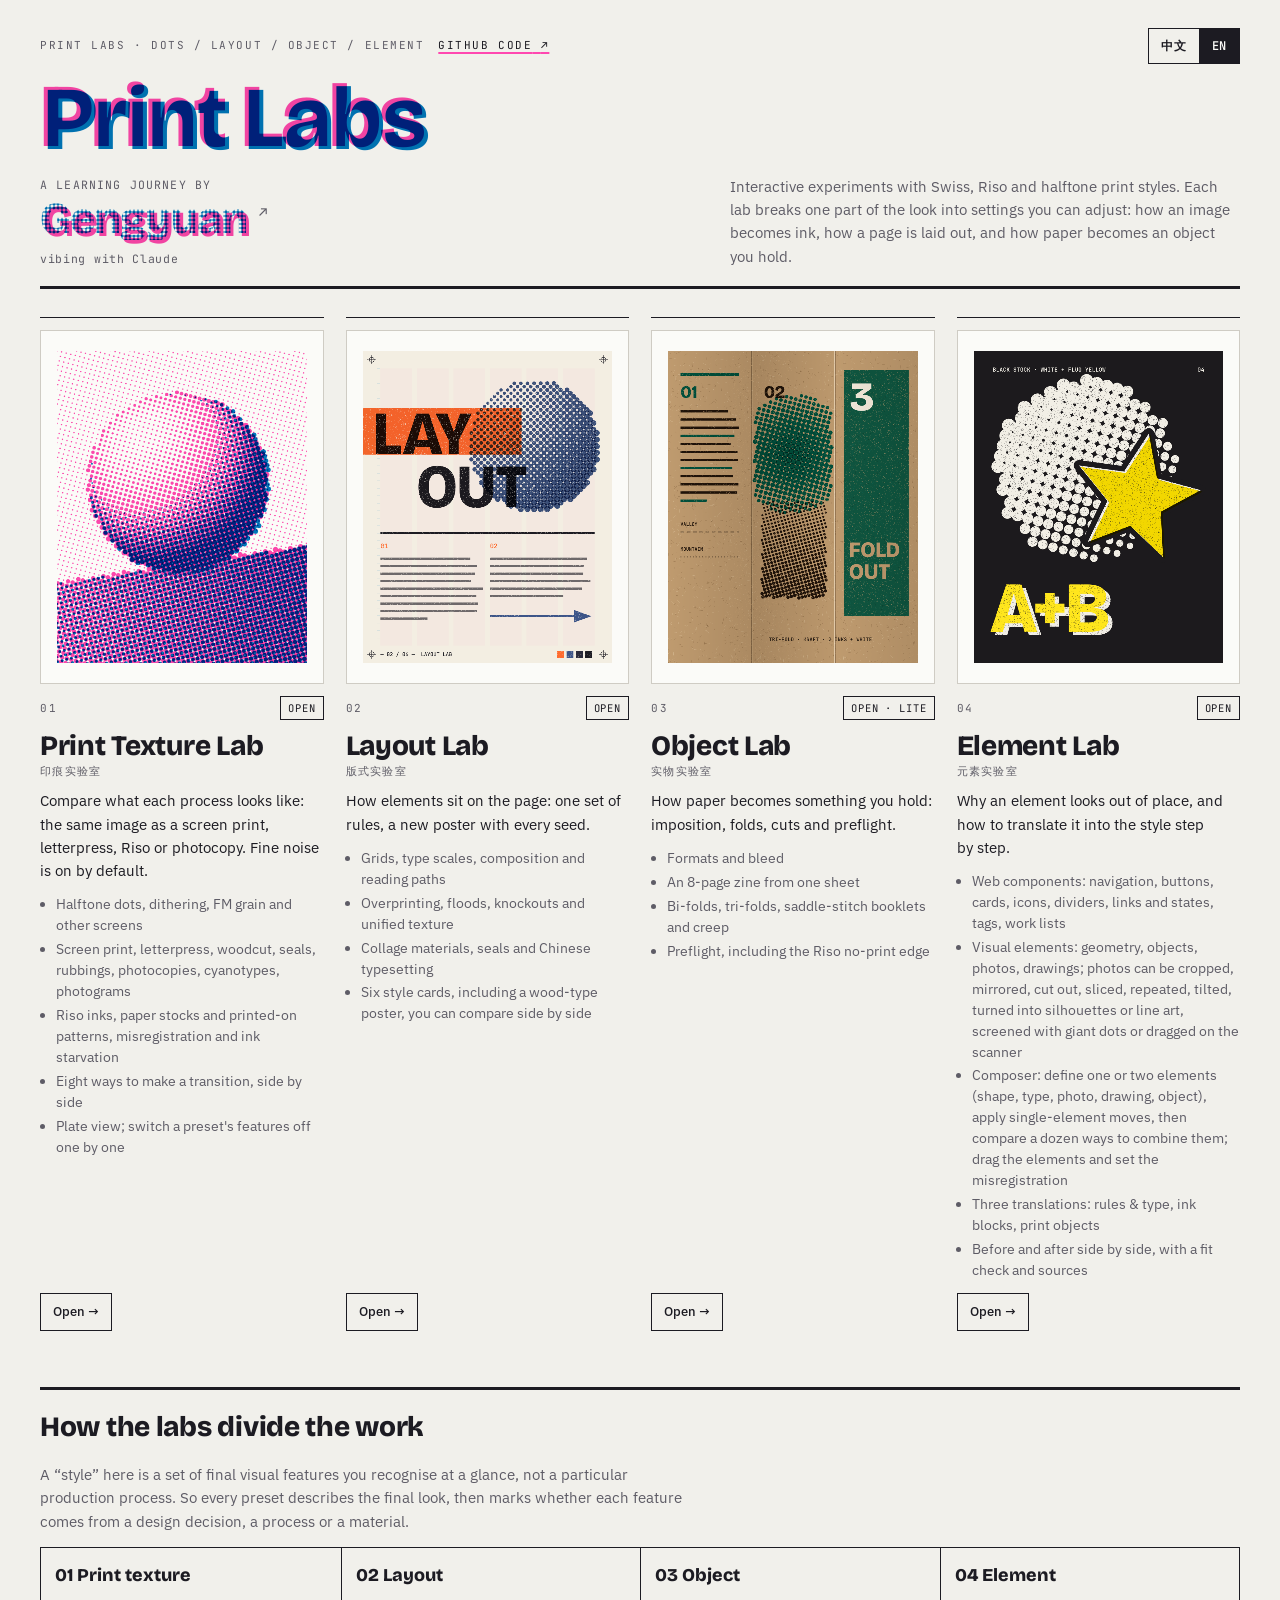
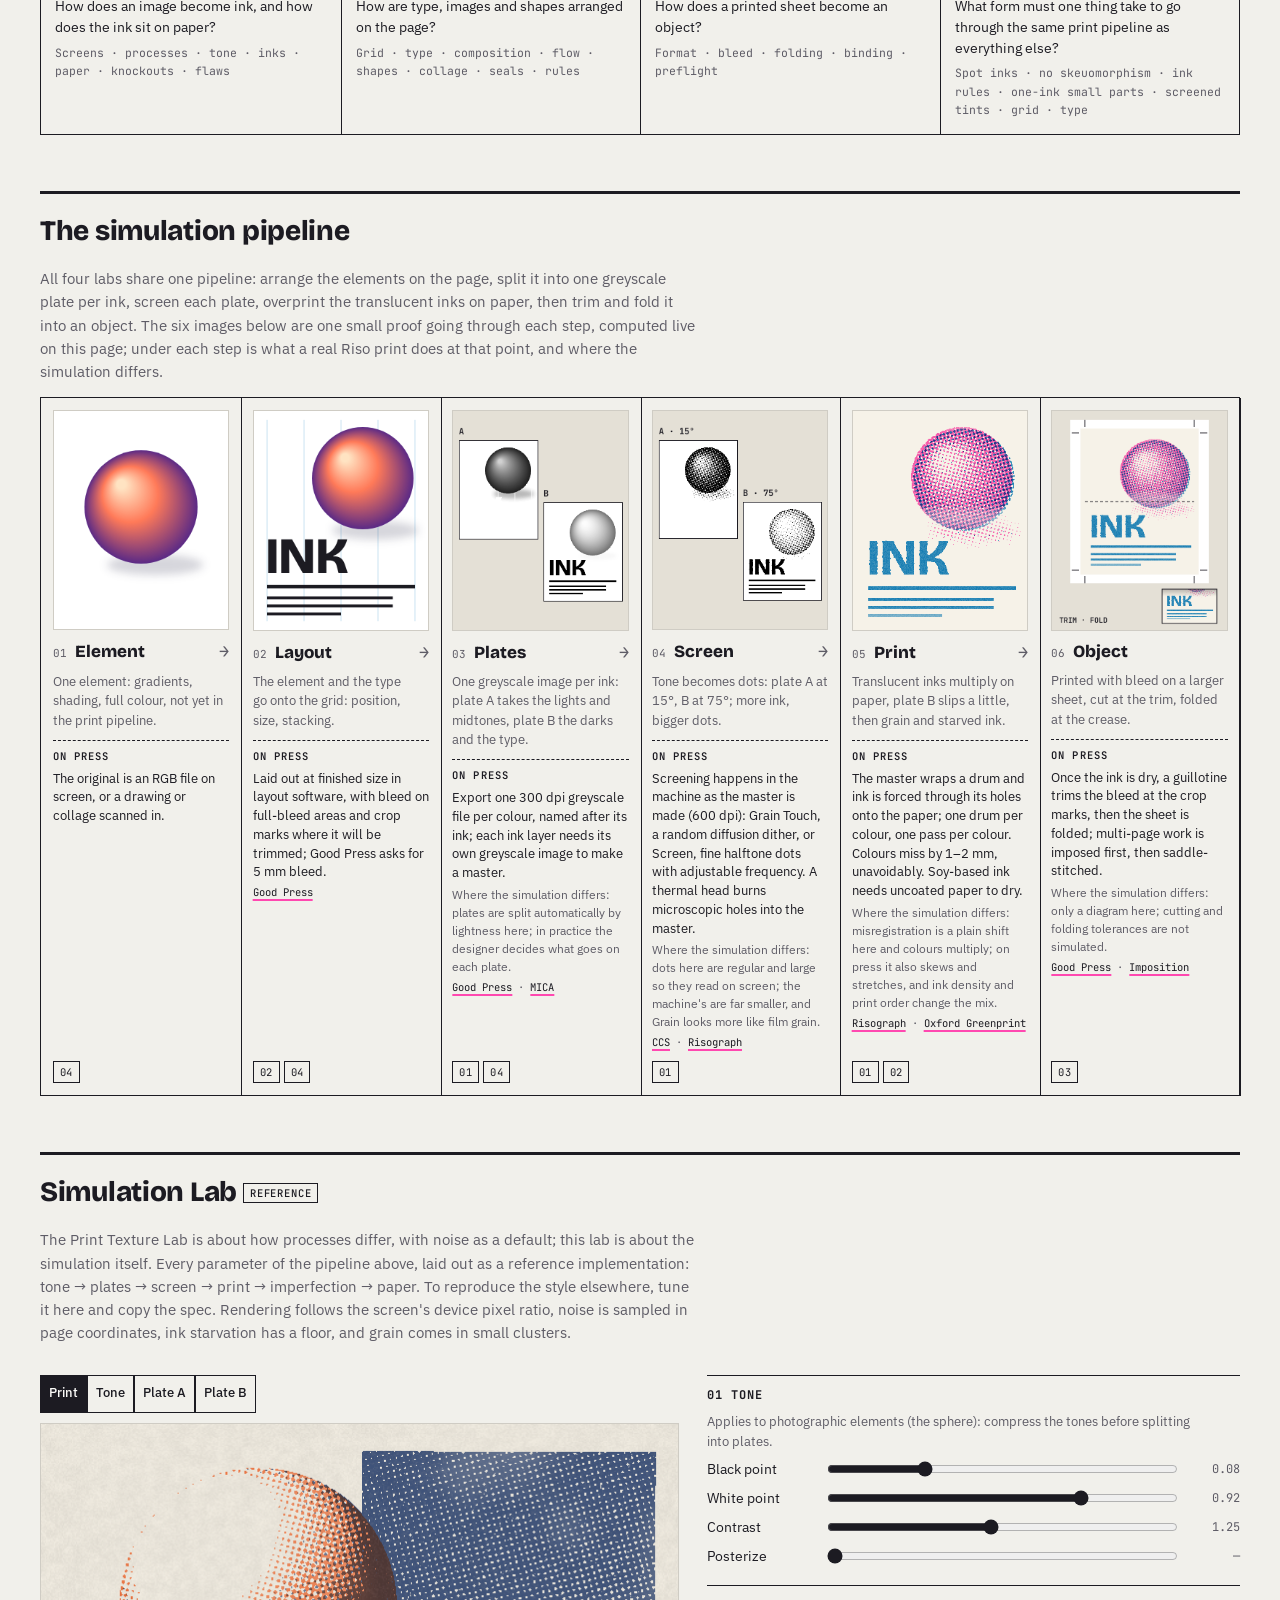
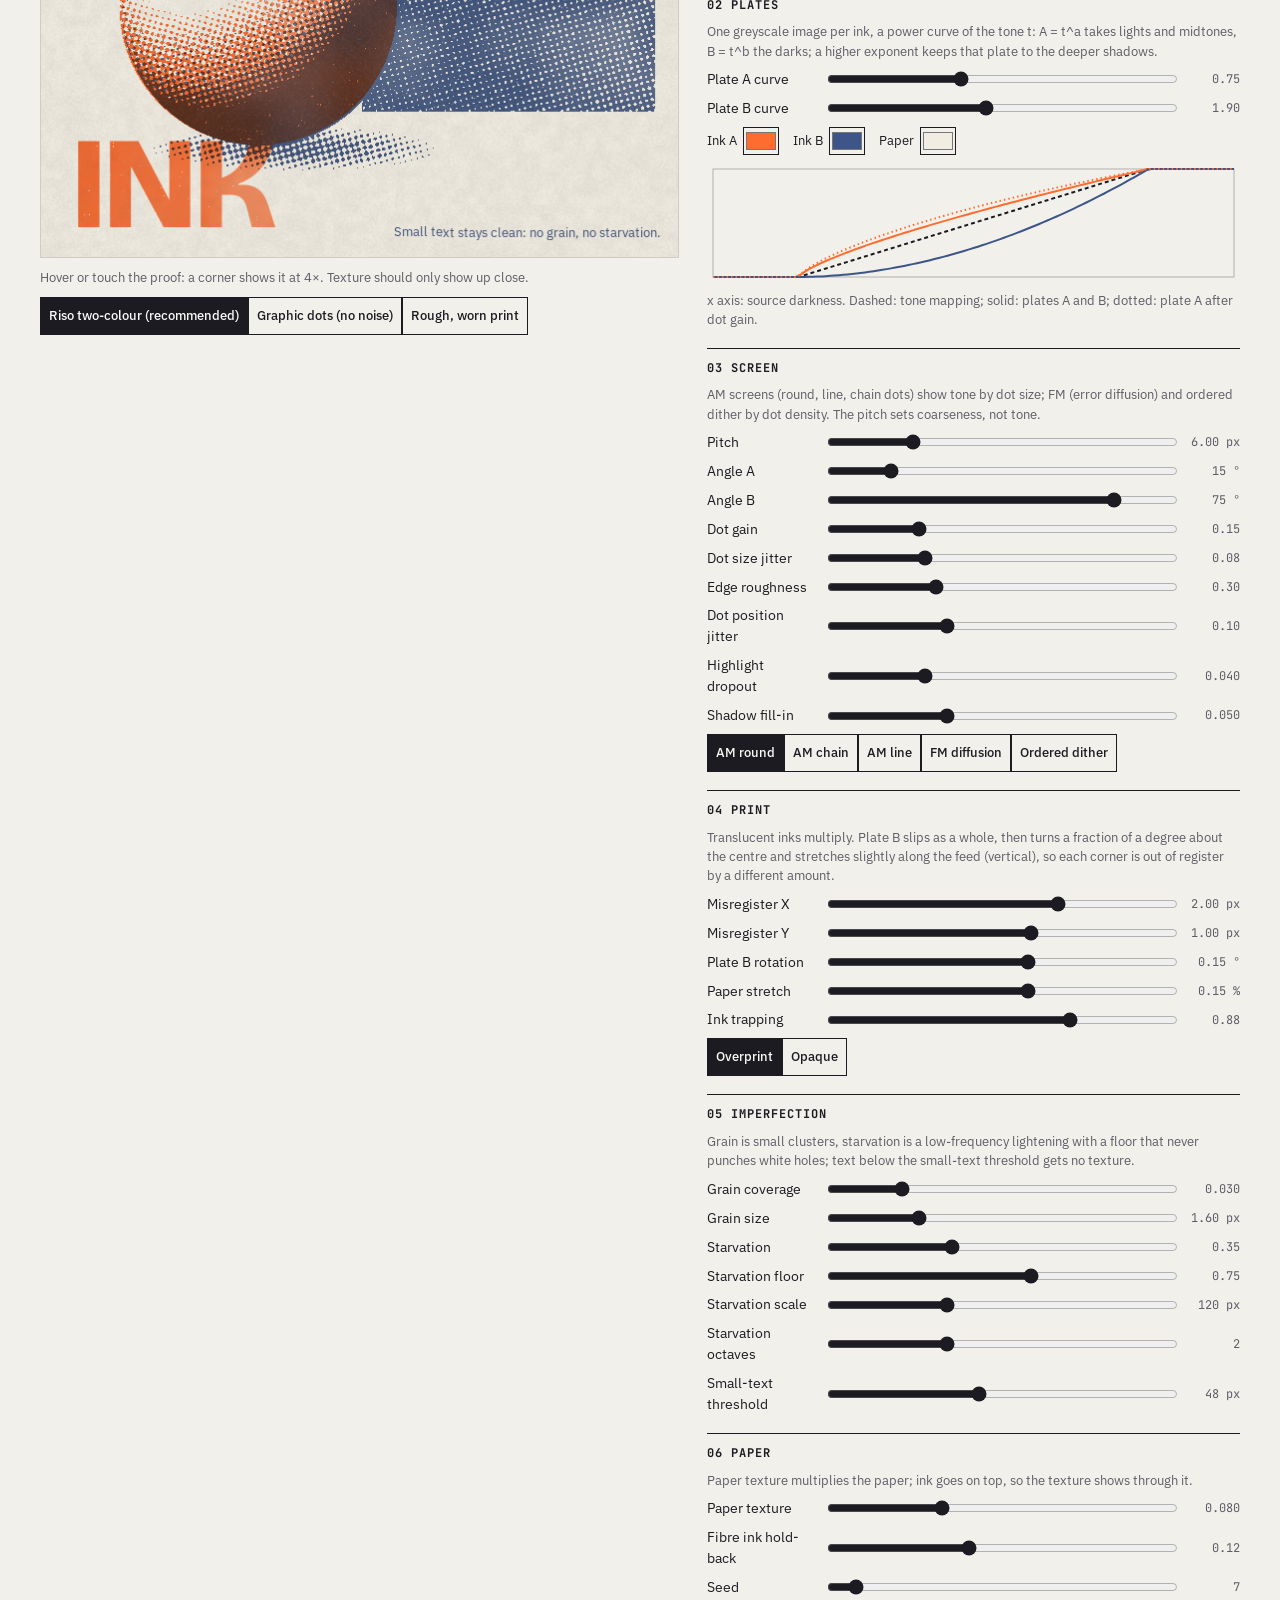
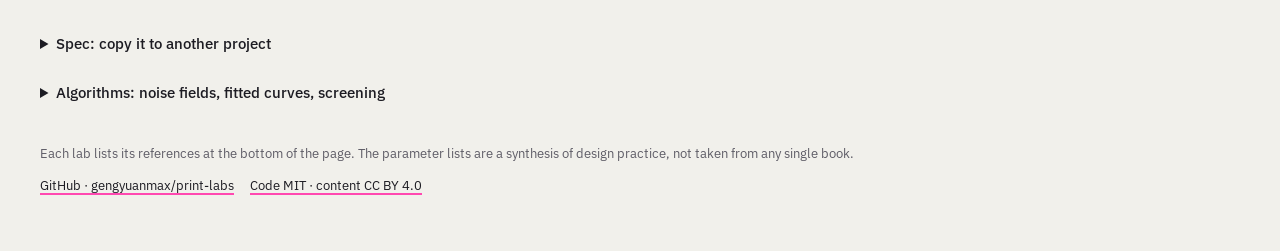
==== commit 46783911: "Element composer: Negative single-element move (box flooded, element knocked out; photos become nega" ====
--- a/index.html
+++ b/index.html
@@ -295,7 +295,7 @@
 
   <section class="split simlab" id="simlab" data-aria-zh="模拟实验室" data-aria-en="Simulation Lab">
     <h2><span class="zh">模拟实验室</span><span class="en">Simulation Lab</span> <small class="tag">REFERENCE</small></h2>
-    <p><span class="zh">这里将印刷模拟拆成六个环节：影调、分版、加网、印刷、瑕疵和纸张。逐项调整参数，观察网点、叠印和纸张质感如何变化。调好后可复制参数配置，供其他项目复用；下方也提供算法说明。</span><span class="en">Every parameter of the pipeline above, laid out as a reference implementation: tone → plates → screen → print → imperfection → paper. To reproduce the style elsewhere, tune it here and copy the spec. Rendering follows the screen's device pixel ratio, noise is sampled in page coordinates, ink starvation has a floor, and grain comes in small clusters.</span></p>
+    <p><span class="zh">印痕实验室强调工艺的差别，噪声只作为默认效果；这里关注仿真本身：把印刷拆成影调、分版、加网、印刷、瑕疵和纸张六个环节，逐项调整参数，观察网点、叠印和纸张质感如何变化。调好后可复制参数配置，供其他项目复用；下方也提供算法说明。</span><span class="en">The Print Texture Lab is about how processes differ, with noise as a default; this lab is about the simulation itself. Every parameter of the pipeline above, laid out as a reference implementation: tone → plates → screen → print → imperfection → paper. To reproduce the style elsewhere, tune it here and copy the spec. Rendering follows the screen's device pixel ratio, noise is sampled in page coordinates, ink starvation has a floor, and grain comes in small clusters.</span></p>
     <div class="simgrid">
       <div class="simstage">
         <div class="seg" id="simView" role="group"></div>
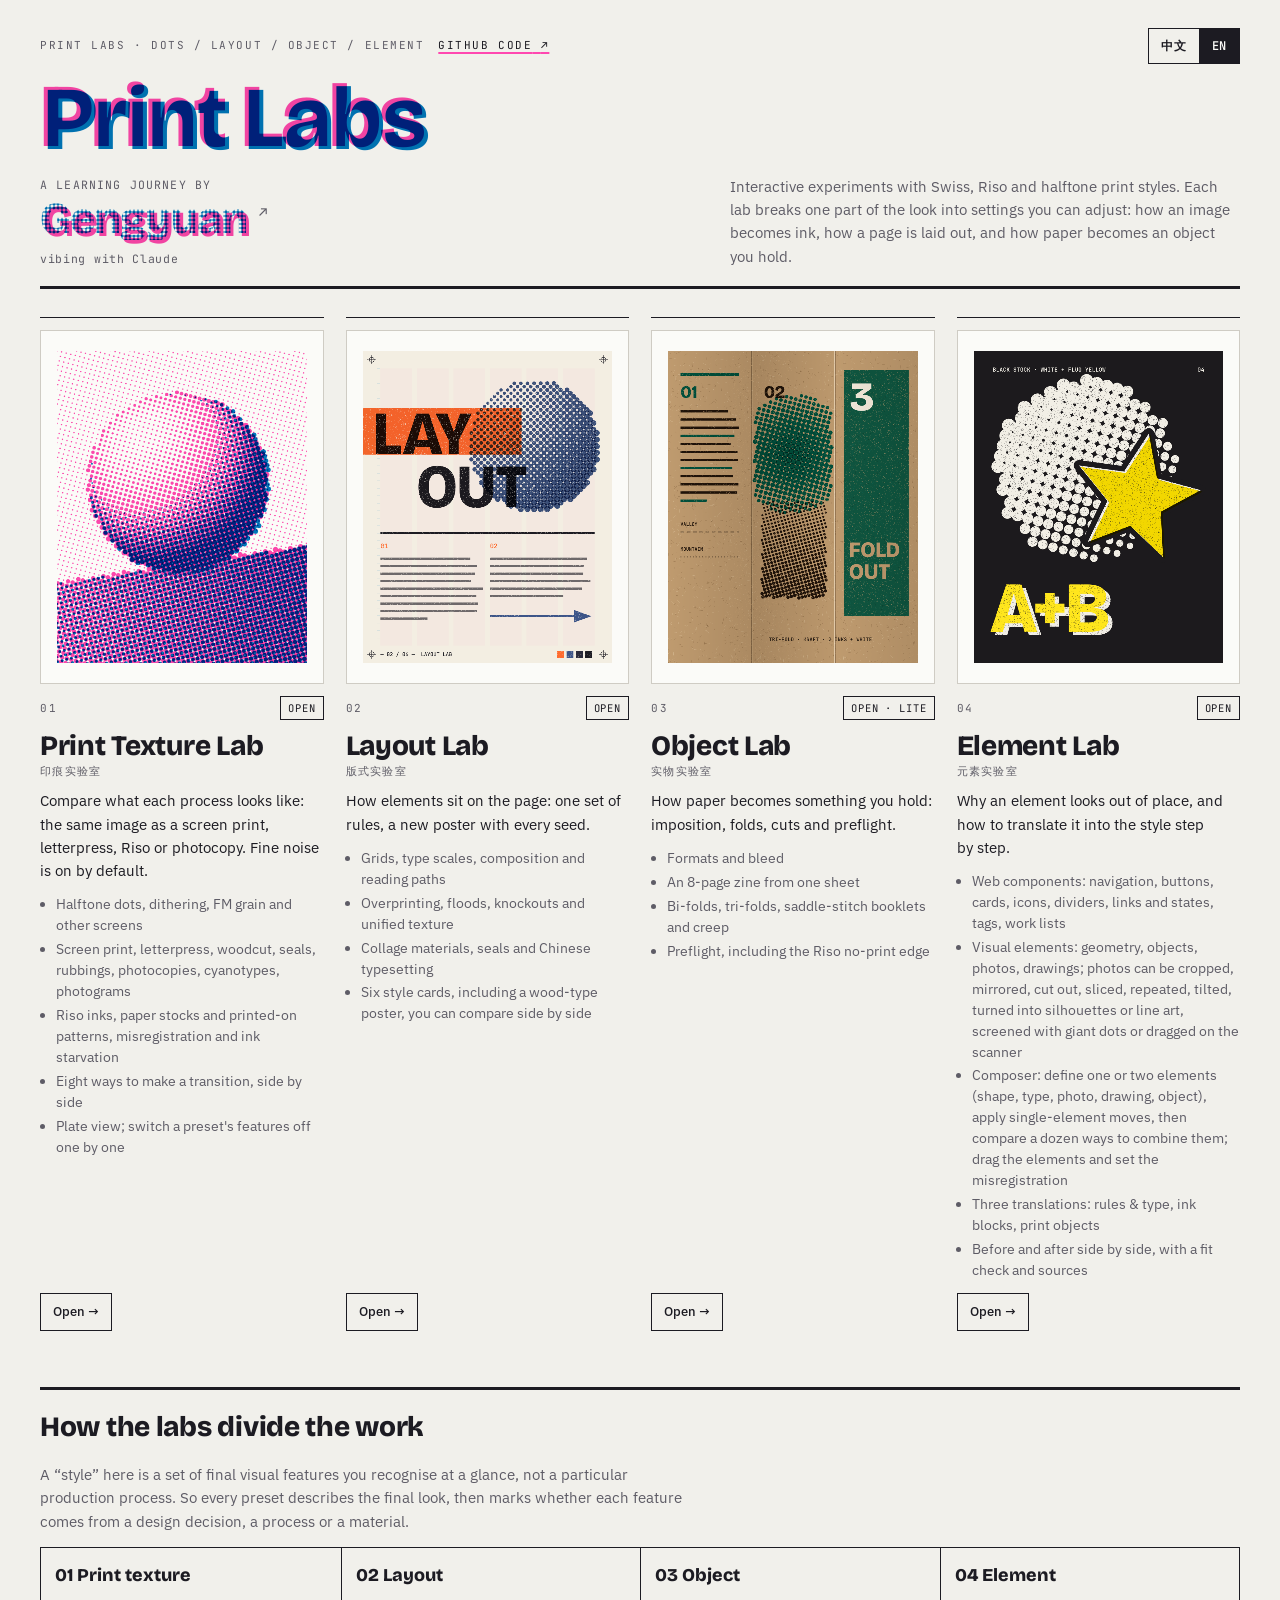
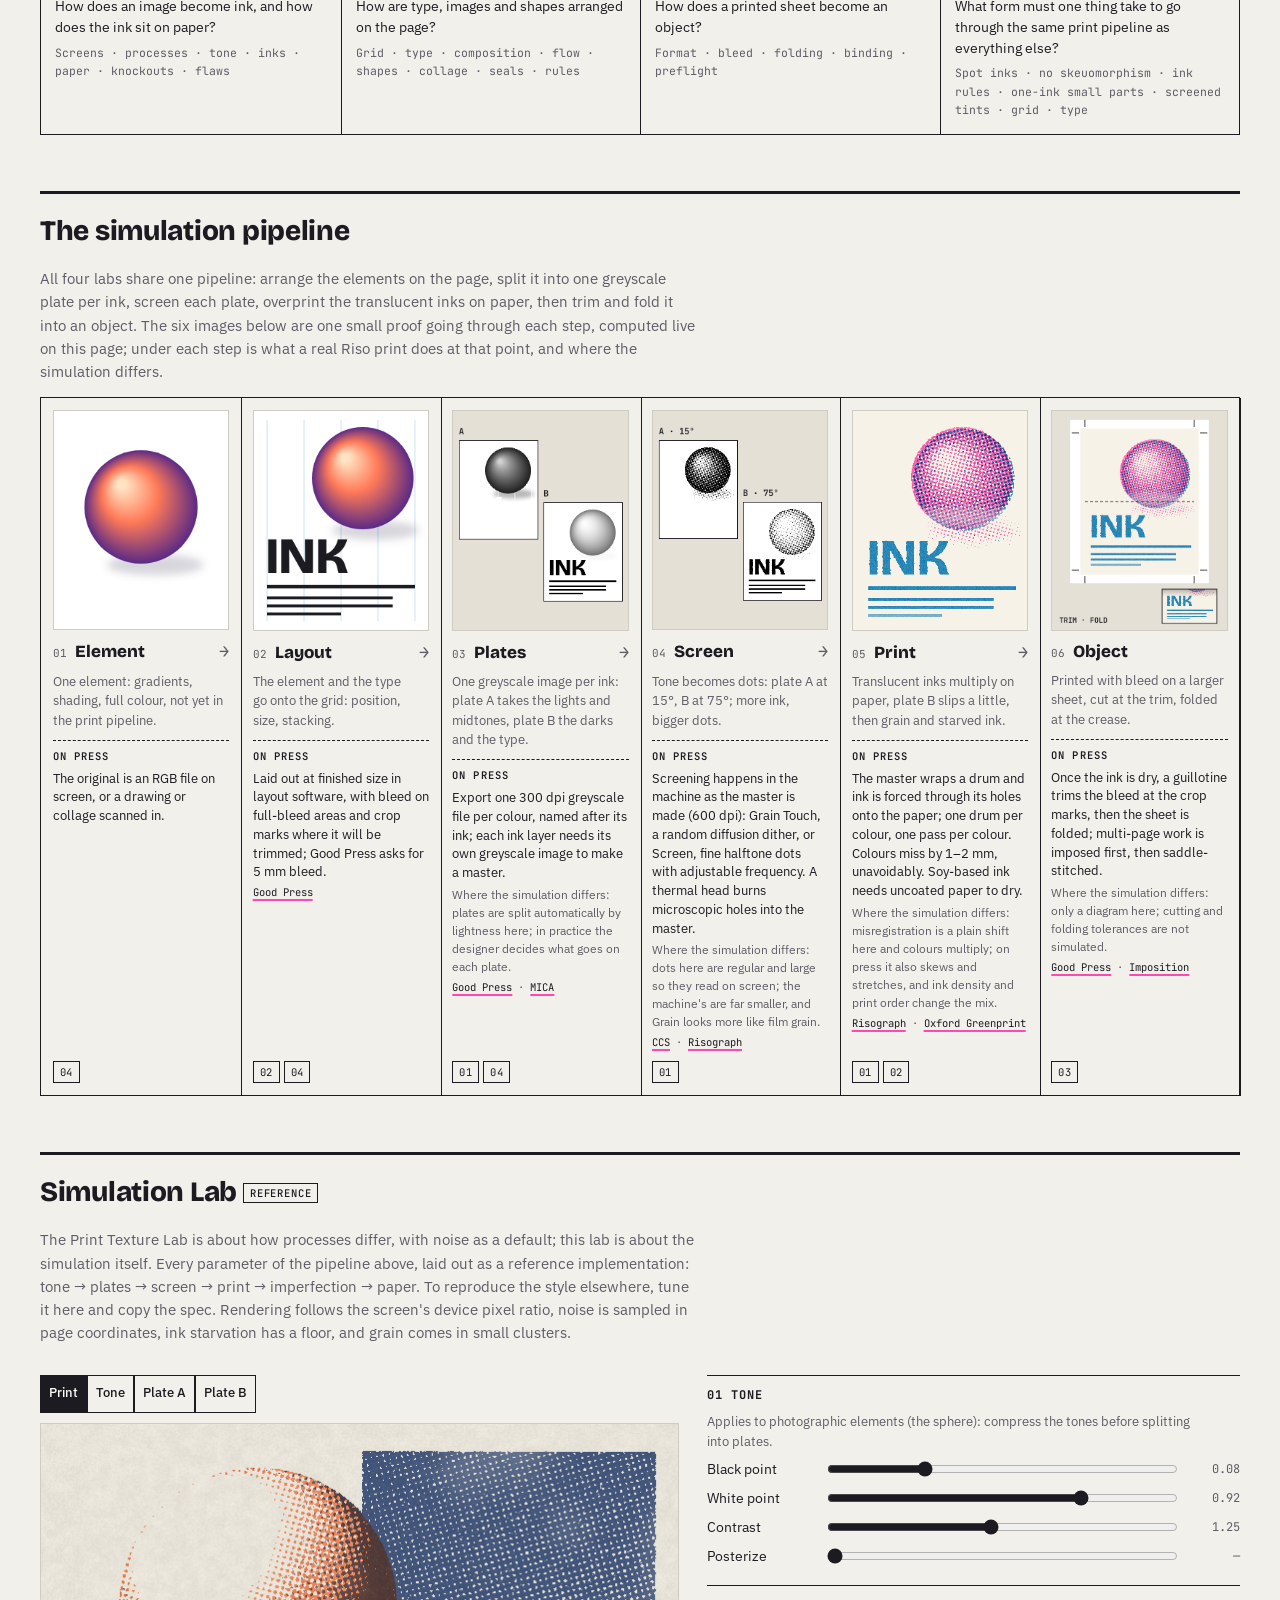
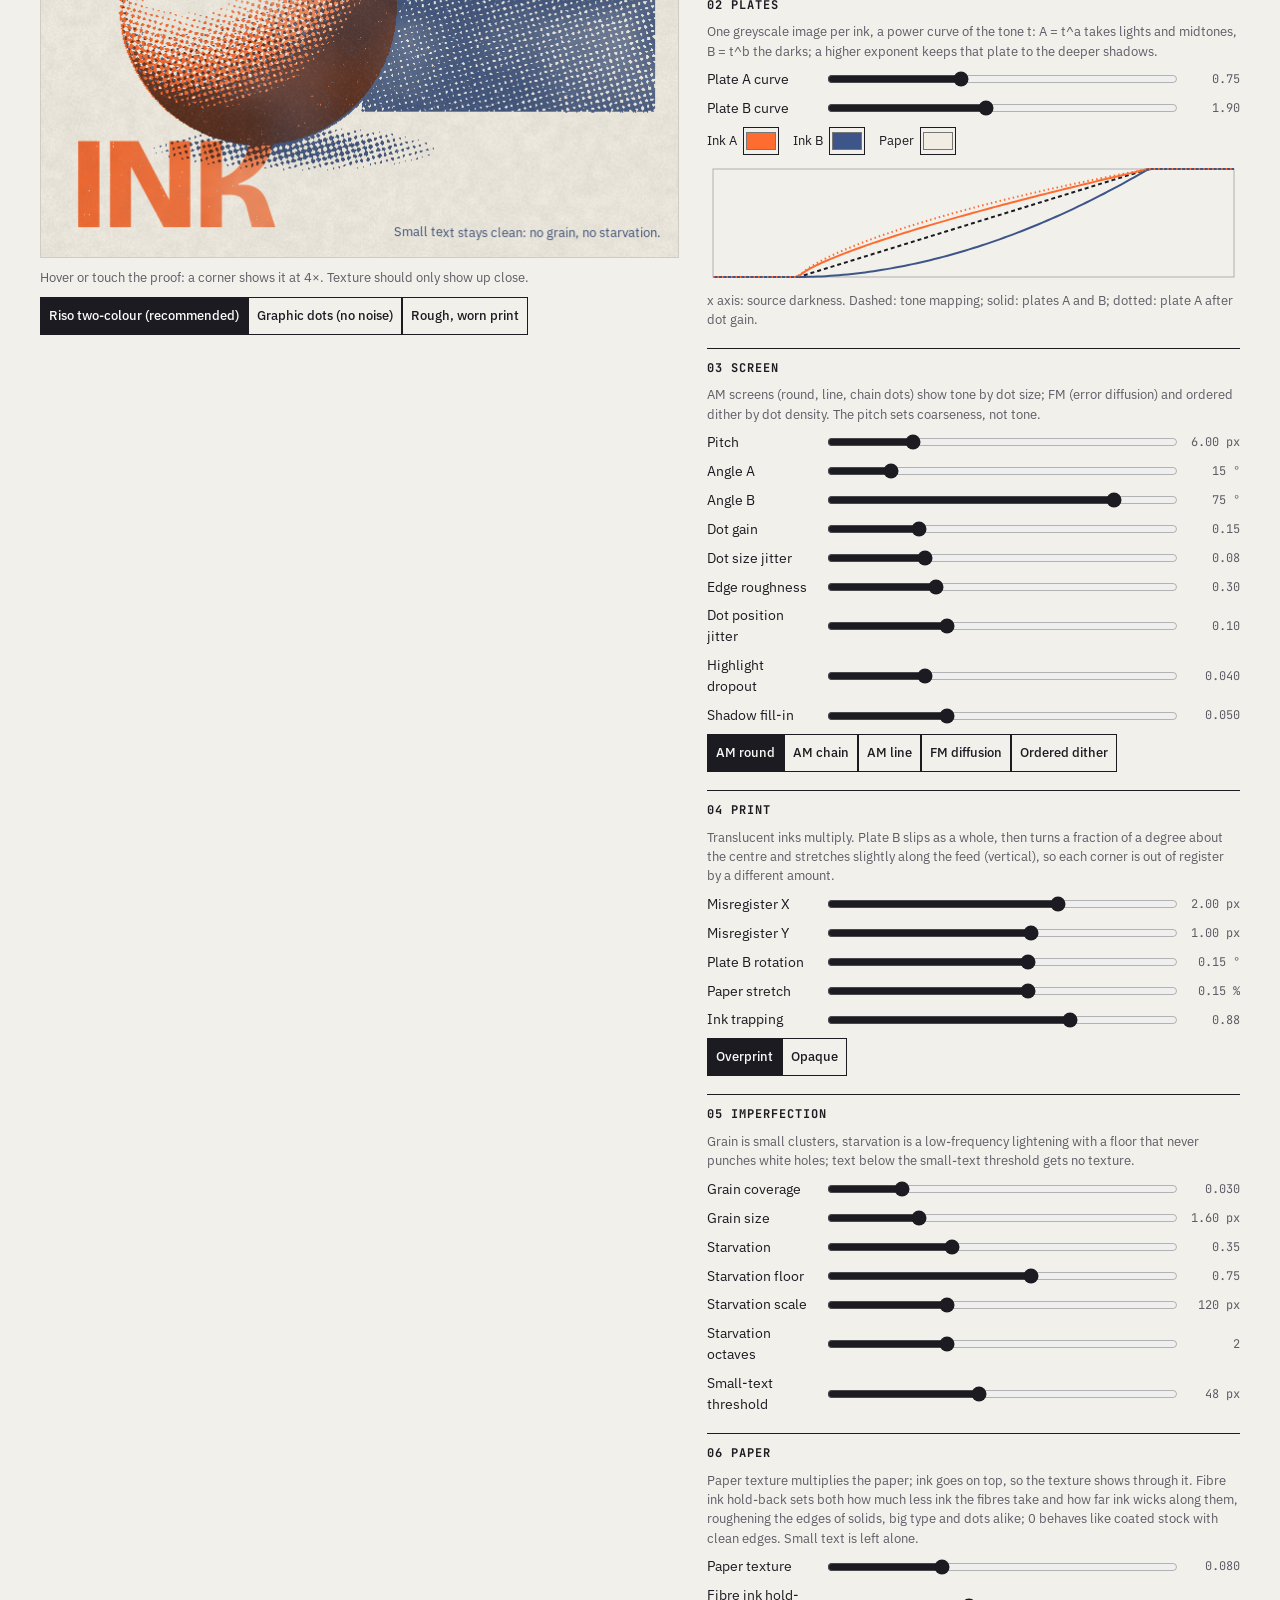
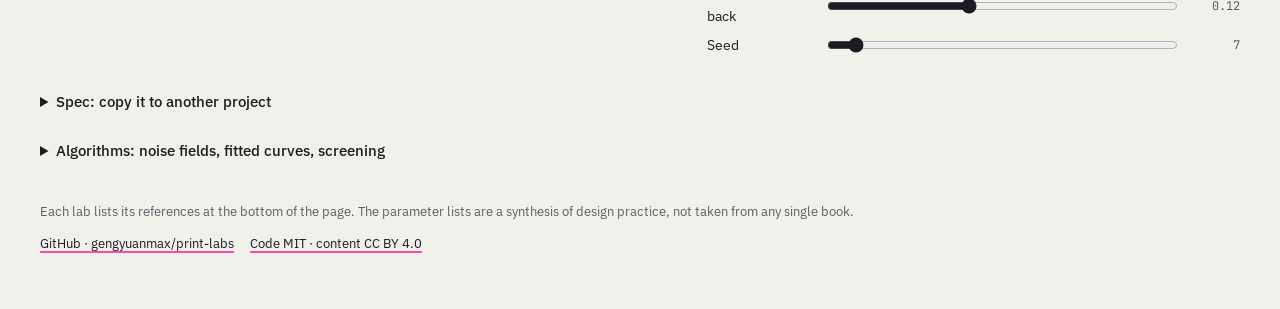
==== commit 76efe628: "Simulation Lab: fibre hold-back also roughens solid and dot edges (shared fibre displacement, 0 = co" ====
--- a/index.html
+++ b/index.html
@@ -341,6 +341,7 @@
       <h3><span class="zh">合成</span><span class="en">Compositing</span></h3>
 <pre><span class="zh">纸张</span><span class="en">paper</span>  c = paper · (1 − tex · paperNoise)
 <span class="zh">墨量</span><span class="en">ink</span>    k = coverage · 0.97 · max(floor, 1 − starve · smoothstep(0.35, 0.85, n)) · (1 − 0.85·g)
+<span class="zh">纤维边缘</span><span class="en">fibre edges</span>  p' = p + 7·fiber·(vnoise(p/1.1) − 0.5, vnoise'(p/1.1) − 0.5)   <span class="zh">所有版在 p' 处取样，小字除外</span><span class="en">every plate samples at p', small text excepted</span>
 <span class="zh">纤维</span><span class="en">fibres</span>  k ·= 1 − fiber·f²   <span class="zh">f 为 1.3 px 纸纹噪声，各版共用同一处</span><span class="en">f = the 1.3 px paper noise, the same spot for every plate</span>
 <span class="zh">吸墨</span><span class="en">trapping</span>  k_B ·= 1 − (1 − trap)·k_A   <span class="zh">墨压墨时吸得少</span><span class="en">ink on ink takes less</span>
 <span class="zh">叠印</span><span class="en">multiply</span> c ·= 1 − k(1 − ink)      <span class="zh">遮盖</span><span class="en">opaque</span> c += (ink − c)·k
@@ -667,7 +668,7 @@
       ['misX','套色错位 X','Misregister X',-6,6,.5,'px'],['misY','套色错位 Y','Misregister Y',-6,6,.5,'px'],['rotB','B 版旋转','Plate B rotation',-1,1,.05,'°'],['stretch','纸张伸缩','Paper stretch',-1,1,.05,'%'],['trap','叠印吸墨率','Ink trapping',.6,1,.01,'']]],
     [['05 印刷瑕疵','05 Imperfection'], ['颗粒表现为细小斑点，缺墨表现为大片、缓慢变化的墨色不匀。“最低墨量比例”限制缺墨处的变浅程度，避免整块完全露白。字号小于“小字保护阈值”时，不施加颗粒与缺墨效果。','Grain is small clusters, starvation is a low-frequency lightening with a floor that never punches white holes; text below the small-text threshold gets no texture.'], [
       ['grain','颗粒强度','Grain coverage',0,.15,.005,''],['grainSize','颗粒大小','Grain size',.8,4,.1,'px'],['starve','缺墨强度','Starvation',0,1,.05,''],['floor','最低墨量比例','Starvation floor',.4,1,.05,''],['starveScale','缺墨斑块大小','Starvation scale',30,300,5,'px'],['oct','缺墨噪声层数','Starvation octaves',1,4,1,''],['smallText','小字保护阈值','Small-text threshold',12,96,2,'px']]],
-    [['06 纸张','06 Paper'], ['先为纸色加入纹理，再叠加油墨。使用透明叠印时，纸纹会透过墨色显现。','Paper texture multiplies the paper; ink goes on top, so the texture shows through it.'], [
+    [['06 纸张','06 Paper'], ['先为纸色加入纹理，再叠加油墨。使用透明叠印时，纸纹会透过墨色显现。“纤维吸墨差”同时控制纤维处少吃墨和墨沿纤维渗开造成的边缘毛刺：实地、大字和网点的边缘一起变毛；设为 0 相当于涂布纸，边缘干净。小字不受影响。','Paper texture multiplies the paper; ink goes on top, so the texture shows through it. Fibre ink hold-back sets both how much less ink the fibres take and how far ink wicks along them, roughening the edges of solids, big type and dots alike; 0 behaves like coated stock with clean edges. Small text is left alone.'], [
       ['tex','纸纹强度','Paper texture',0,.25,.005,''],['fiber','纤维吸墨差','Fibre ink hold-back',0,.3,.01,''],['seed','随机种子','Seed',1,99,1,'']]],
   ];
   const fmt = (k, v) => { const it = GROUPS.flatMap(g => g[2]).find(x => x[0]===k); const u = it ? (it[6]==='lv' && LANG==='zh' ? '级' : it[6]) : ''; return (k==='levels' && !v) ? '—' : (Number.isInteger(+it[5]) ? String(Math.round(v)) : (+v).toFixed(it[5] < .01 ? 3 : 2)) + (u ? ' ' + u : ''); };
@@ -786,13 +787,18 @@
     const mx = S.misX, my = S.misY, opaque = S.blend==='opaque', big = (cssH*.3) >= S.smallText;
     // plate B registration: shift, a small turn about the centre, and paper stretch along the feed (vertical)
     const rth = S.rotB*Math.PI/180, rco = Math.cos(rth), rsi = Math.sin(rth), cx0 = cssW/2, cy0 = cssH/2, fy = 1 + S.stretch/100, fx = 1 + S.stretch/300;
+    const ew = S.fiber*7;   // fibre edge wander, in CSS px (about 0.8 px at the default 0.12)
     const plateB = (X, Y) => { const a = X - mx - cx0, b = Y - my - cy0; return [cx0 + (a*rco + b*rsi)/fx, cy0 + (-a*rsi + b*rco)/fy]; };
     for (let y=0;y<H;y++) for (let x=0;x<W;x++){
       const i = y*W + x, X = x/dpr, Y = y/dpr;
-      const [BX, BY] = plateB(X, Y), [tA, , raw] = src(X, Y), [, tB2] = src(BX, BY);
-      const hA = masks.head[i], sm = masks.small[i], xb = Math.round(BX*dpr), yb = Math.round(BY*dpr);
+      // ink wicks along the paper fibres: every edge, solid or dot, is sampled through a small displacement that comes from the
+      // same fibre field on every plate (zero fibre = coated stock, clean edges); small text keeps its clean edge
+      const ex = ew ? ew*(vnoise(X/1.1, Y/1.1, seed + 400) - .5) : 0, ey = ew ? ew*(vnoise(X/1.1, Y/1.1, seed + 410) - .5) : 0, XE = X + ex, YE = Y + ey;
+      const [BX, BY] = plateB(XE, YE), [B0X, B0Y] = plateB(X, Y), [tA, , raw] = src(XE, YE), [, tB2] = src(BX, BY);
+      const xe = Math.round(XE*dpr), ye = Math.round(YE*dpr), hA = xe>=0 && ye>=0 && xe<W && ye<H ? masks.head[ye*W + xe] : 0;
+      const sm = masks.small[i], xb = Math.round(B0X*dpr), yb = Math.round(B0Y*dpr);
       const smB = xb>=0 && yb>=0 && xb<W && yb<H ? masks.small[yb*W + xb] : 0;
-      let covA = Math.max(dot(X, Y, tA, cA, sA, 0), hA), covB = dot(BX, BY, tB2, cB, sB, 1);
+      let covA = Math.max(dot(XE, YE, tA, cA, sA, 0), hA), covB = dot(BX, BY, tB2, cB, sB, 1);
       let o0, o1, o2;
       if (view==='tone'){ const v = 1 - raw; o0 = o1 = o2 = v; }
       else if (view==='A'){ const v = 1 - covA; o0 = o1 = o2 = v; }
@@ -824,7 +830,7 @@
         curves:{tone:'t=clamp((d-black)/(white-black)); t=clamp((t-0.5)*contrast+0.5); posterize: round(t*(n-1))/(n-1)', plateA:'t^aCurve', plateB:'t^bCurve', dotGain:'v + gain*v*(1-v)*1.3 (largest at 50%)', fittedBy:'eye, not measured from prints'},
         screen:{am:'(u,w)=rotate(x,y,angle)/pitch; (u,w) += dotPositionJitter*2*(vnoise(0.9(u,w))-0.5); v >= 1-shadowFillIn prints solid; v*j < highlightDropout*(0.5+hash) prints nothing; else ink if spot(u,w)+roughness > 1 - v*j, j = 1+jitter*(hash(floor u, floor w)-0.5)*2', spots:{round:'(cos 2πu + cos 2πw + 2)/4', ellipse:'(0.6cos 2πu + 1.4cos 2πw + 2)/4', line:'(cos 2πw + 1)/2'},
           fm:'Floyd-Steinberg error diffusion on a grid of cellPx, serpentine, weights 7/16 3/16 5/16 1/16; each on-cell prints a round dot of radius (0.62+0.25*gain)*cellPx', bayer:'8x8 Bayer matrix b; cell on if v > (b+0.5)/64', solids:'v >= 0.999 prints solid'},
-        compose:{paper:'paperRGB*(1-texture*paperNoise)', imperfection:'0.97*max(floor, 1-starvation*smoothstep(0.35,0.85,n))*(1-0.85*grainMask)', multiply:'c *= 1-k*(1-ink)', opaque:'c += (ink-c)*k', trapping:'kB *= 1-(1-inkTrapping)*kA', fibre:'k *= 1-fibreInkHoldBack*paperNoise1.3^2, same page position for every plate', k:'coverage*imperfection; plate B sampled at R(-rotation)·(p - misregister - centre)/(1+stretch_x, 1+stretch_y) + centre, stretch_y = paperStretch, stretch_x = paperStretch/3'}},
+        compose:{paper:'paperRGB*(1-texture*paperNoise)', imperfection:'0.97*max(floor, 1-starvation*smoothstep(0.35,0.85,n))*(1-0.85*grainMask)', multiply:'c *= 1-k*(1-ink)', opaque:'c += (ink-c)*k', trapping:'kB *= 1-(1-inkTrapping)*kA', fibre:'k *= 1-fibreInkHoldBack*paperNoise1.3^2, same page position for every plate; edges: every plate is sampled at p + 7*fibreInkHoldBack*(vnoise(p/1.1)-0.5, vnoise\'(p/1.1)-0.5) CSS px, the same fibre field on every plate; small text is not displaced', k:'coverage*imperfection; plate B sampled at R(-rotation)·(p - misregister - centre)/(1+stretch_x, 1+stretch_y) + centre, stretch_y = paperStretch, stretch_x = paperStretch/3'}},
       rules:['Flat shapes get a tone field before screening, never a flat fill', 'One screen per ink across the page: same pitch and angle everywhere', 'Starvation lightens ink, never below the floor; no white holes', 'Grain is clustered and smaller than 0.3 x pitch']}, null, 2);
   }
   let raf = 0, slow = 0;
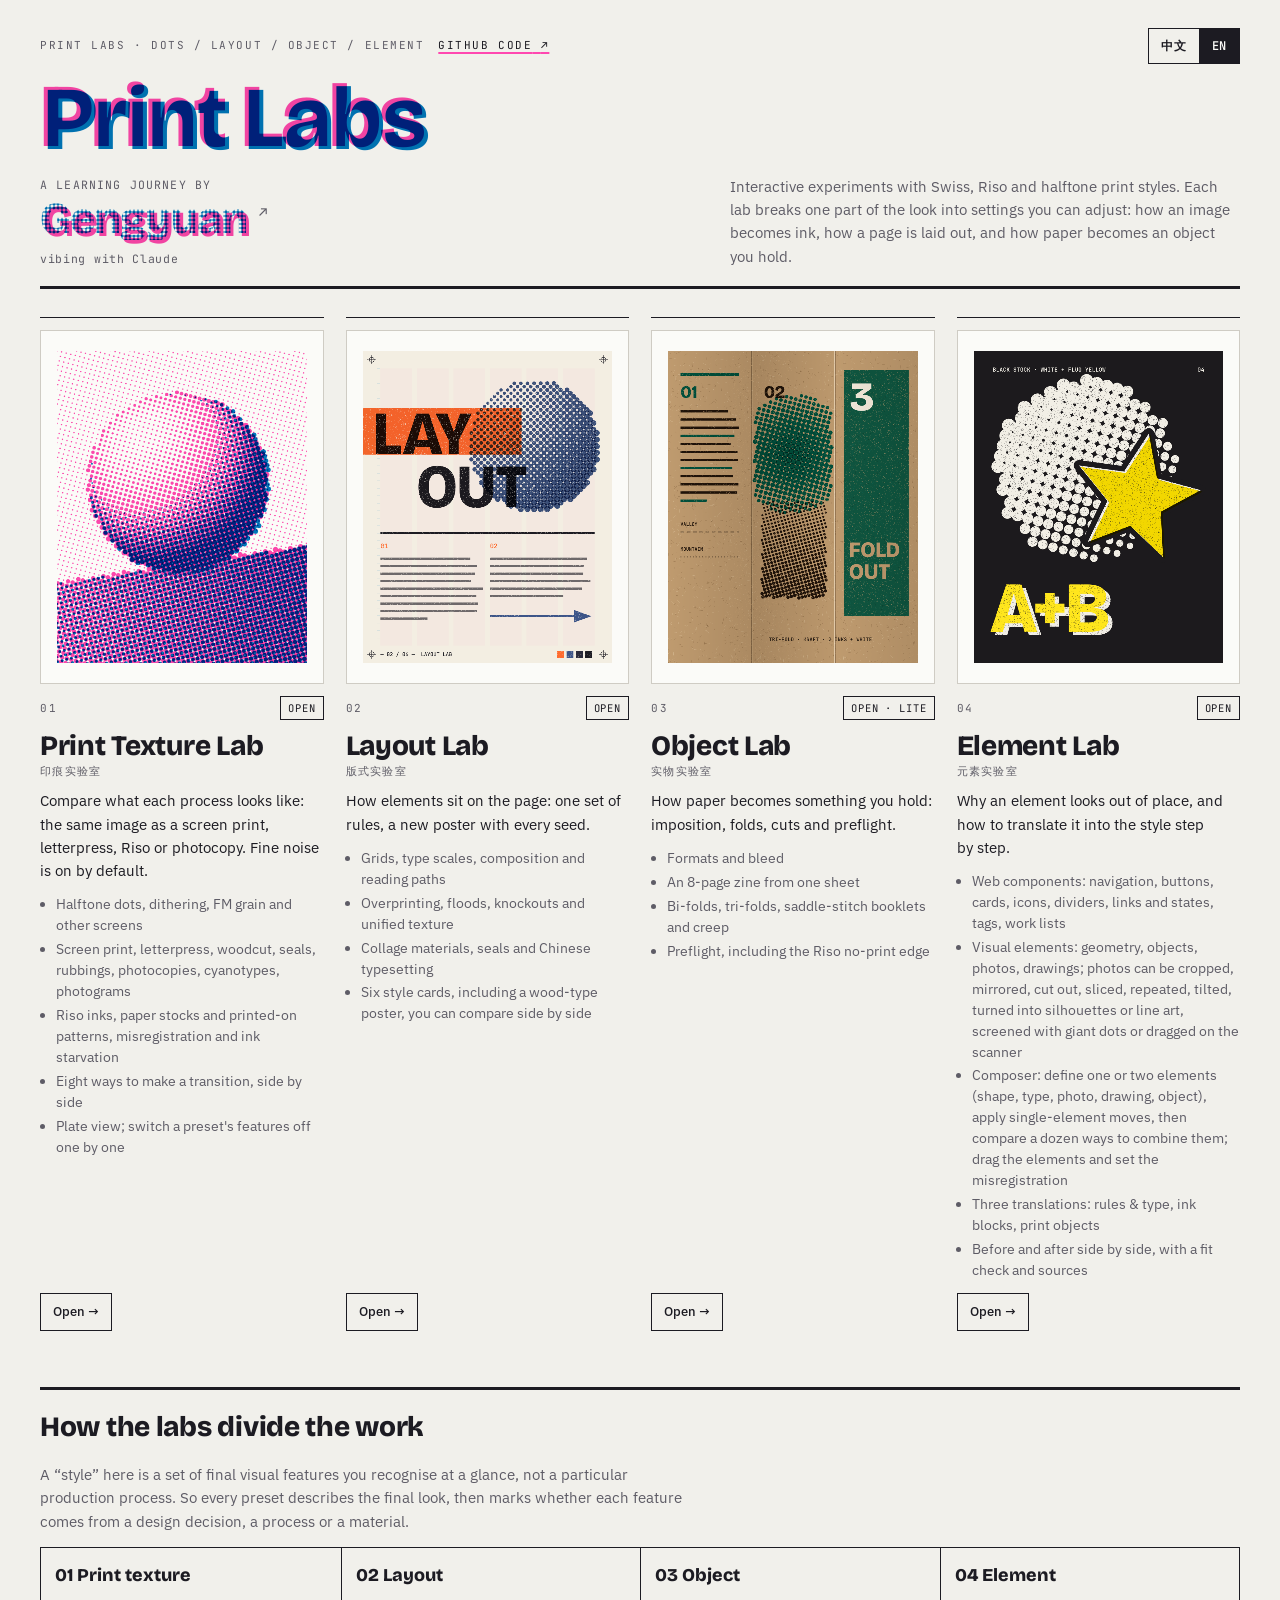
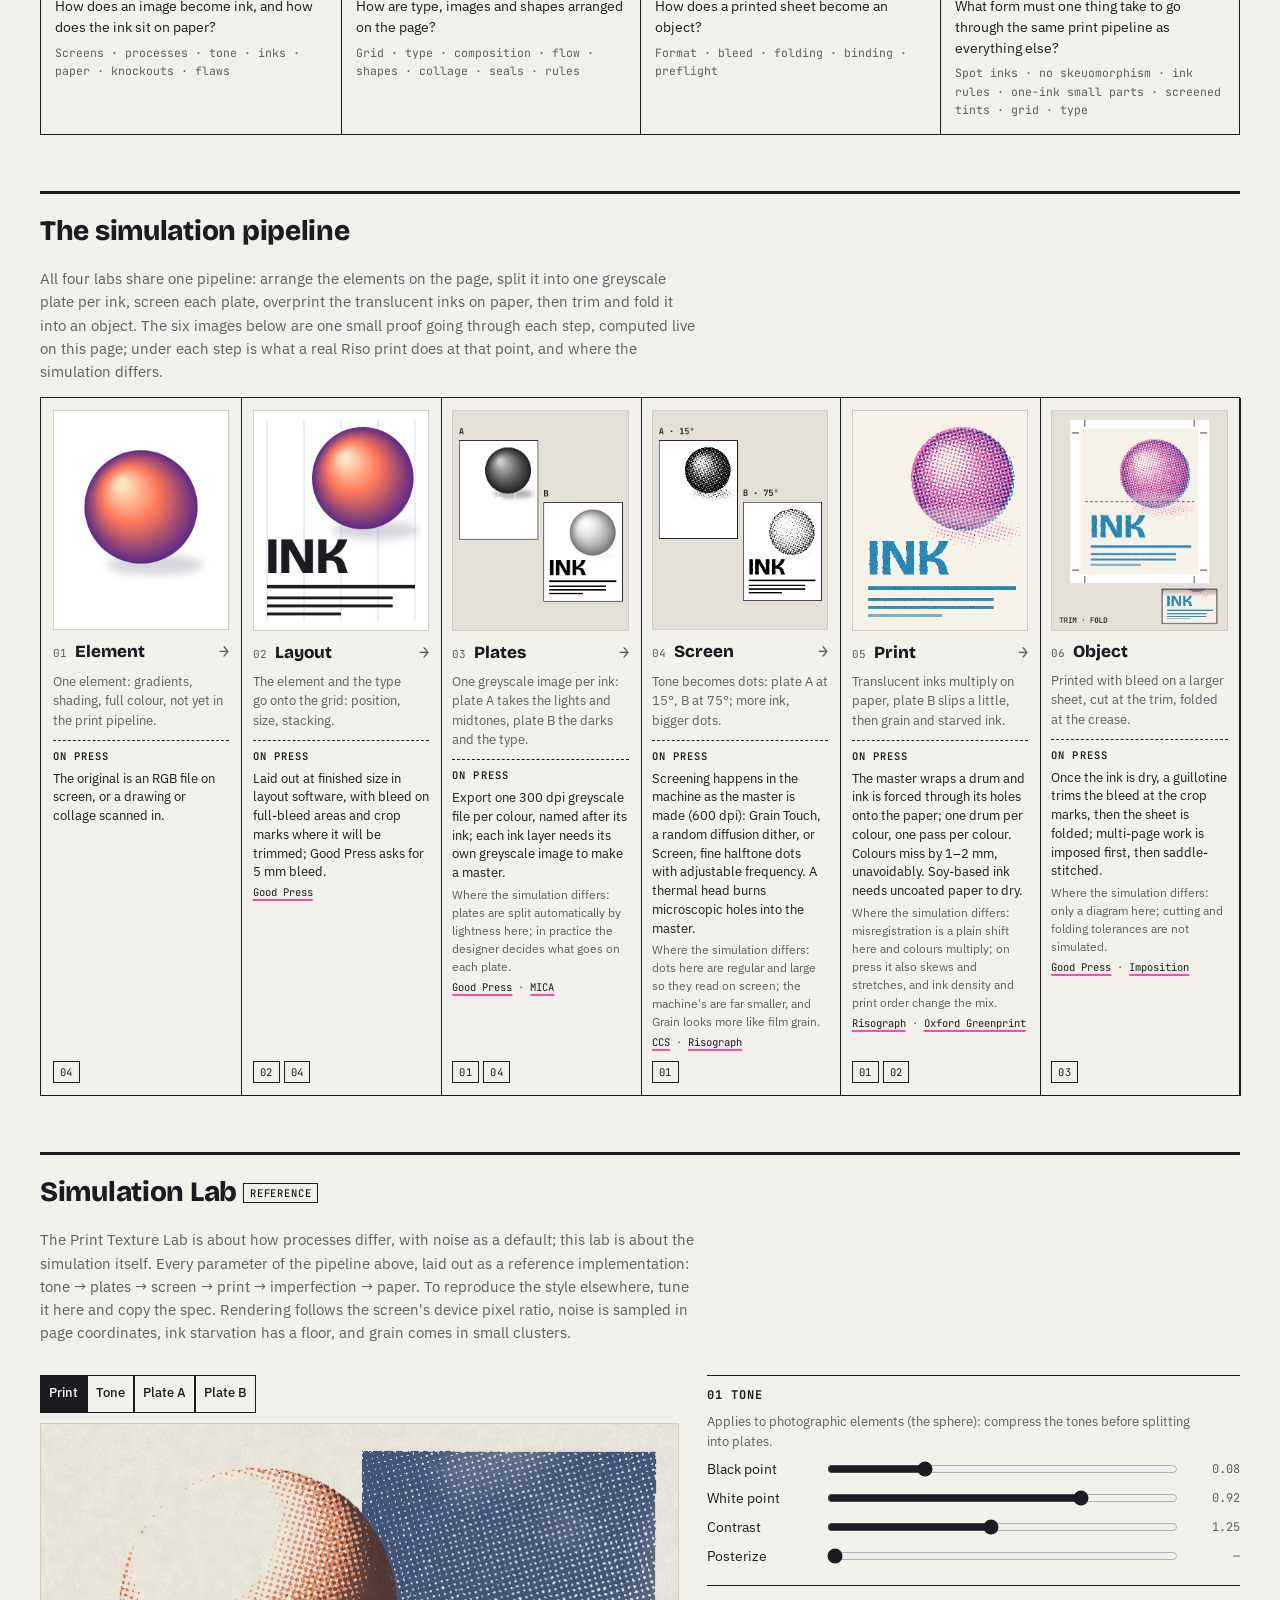
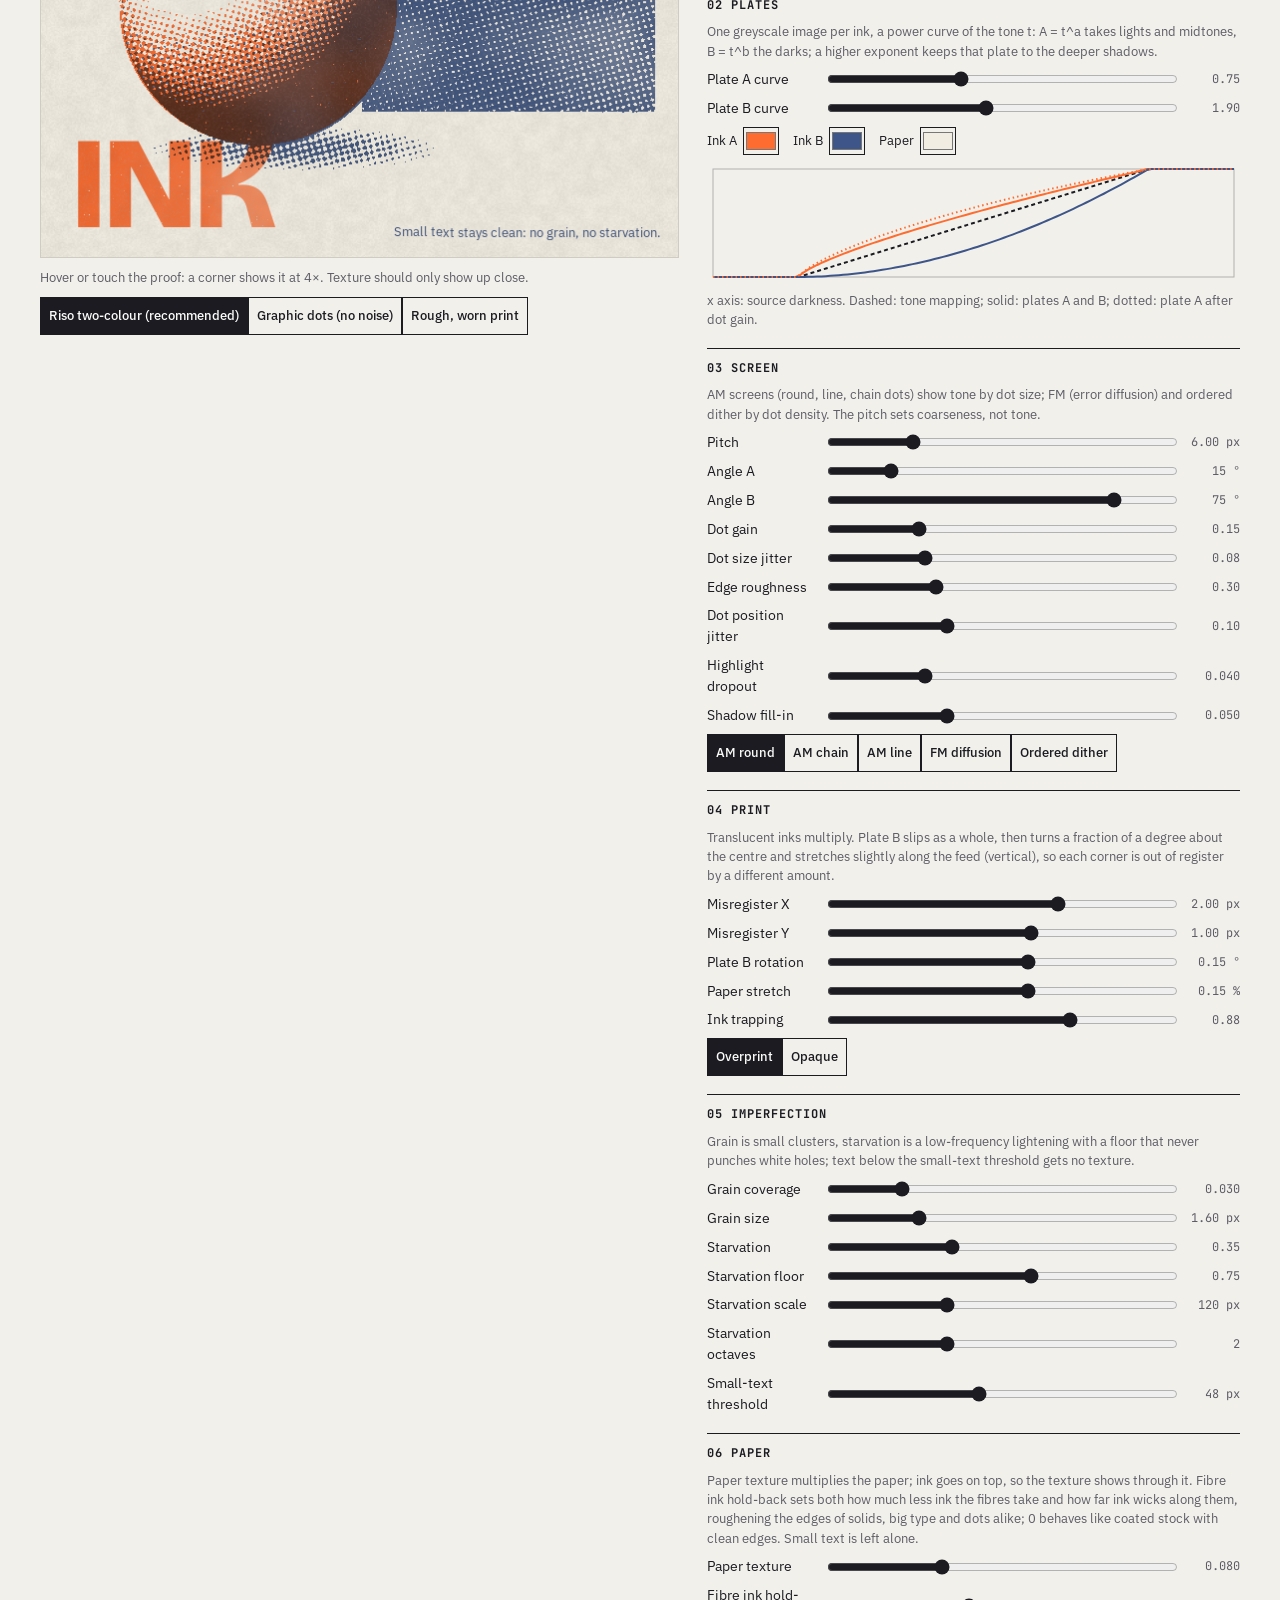
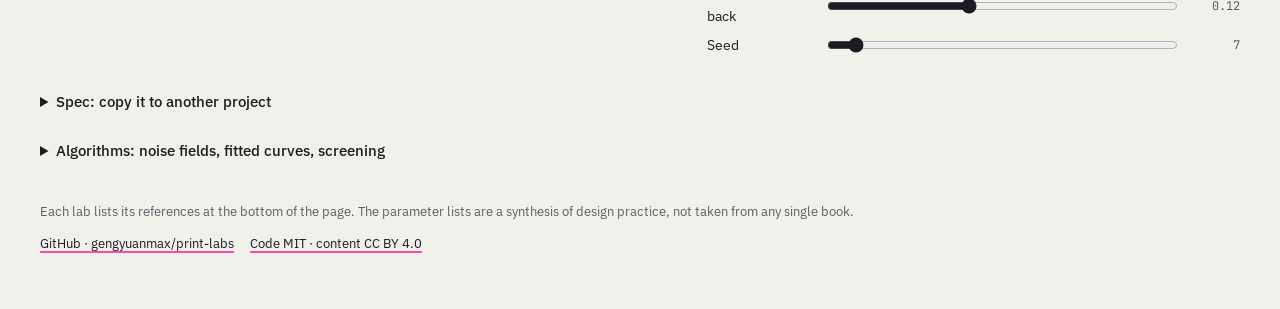
==== commit ebcf0332: "Fix dot size jitter (acts on the smaller of dot and hole) and edge roughness (positional, not a thre" ====
--- a/index.html
+++ b/index.html
@@ -320,7 +320,7 @@
 
 <span class="zh">缺墨</span><span class="en">starvation</span>  n = fbm(p / starveScale, octaves)
 <span class="zh">颗粒</span><span class="en">grain</span>       g = smoothstep(τ, τ+0.06, vnoise(p / grainSize)),  τ = 1 − 2.2·grain
-<span class="zh">边缘</span><span class="en">edges</span>       0.16·rough · (vnoise(p / 0.35·pitch) − 0.5)  <span class="zh">叠加到网点函数的值上</span><span class="en">added to the spot value</span>
+<span class="zh">边缘</span><span class="en">edges</span>       (u,w) += 1.2·rough / pitch · 2(vnoise(p / 0.35·pitch) − 0.5)  <span class="zh">边缘按固定距离挪动，不是改阈值</span><span class="en">the edge moves a fixed distance, not a threshold offset</span>
 <span class="zh">纸纹</span><span class="en">paper</span>       0.6·vnoise(p / 1.3) + 0.4·vnoise(p / 9)
 <span class="zh">平涂色块</span><span class="en">flat shapes</span> 0.14·(vnoise(p / 150) − 0.5)  <span class="zh">在加网前为色块加入轻微的明暗变化</span><span class="en">added to the tone, so they have a gradient before screening</span></pre>
       <h3><span class="zh">影调与分版函数</span><span class="en">Fitted curves</span></h3>
@@ -331,8 +331,8 @@
       <h3><span class="zh">加网</span><span class="en">Screening</span></h3>
 <pre>AM   (u,w) = rotate(p, angle) / pitch
      (u,w) += dotPos · 2(vnoise(0.9·(u,w)) − 0.5)   <span class="zh">网点位置抖动</span><span class="en">dot position jitter</span>
-     v' ≥ 1 − fillIn <span class="zh">→ 实地；</span><span class="en">→ solid;</span> v'·j &lt; minDot·(0.5 + hash) <span class="zh">→ 不出点</span><span class="en">→ no dot</span>
-     <span class="zh">着墨条件</span><span class="en">ink if</span> spot(u,w) + <span class="zh">边缘噪声</span><span class="en">edge noise</span> &gt; 1 − v'·(1 + jitter·(hash(⌊u⌋,⌊w⌋) − 0.5)·2)
+     v' ≥ 1 − fillIn <span class="zh">→ 实地；</span><span class="en">→ solid;</span> v'·j &lt; minDot·(0.5 + hash) <span class="zh">→ 不出点（已知局限：按像素的深浅判断，渐变区里门槛附近的网点可能只丢半颗；更准确的做法是在网点中心取深浅，整颗决定）</span><span class="en">→ no dot (known limit: decided from each pixel's tone, so in a gradient a dot at the threshold can lose half of itself; the faithful version reads the tone at the dot's centre and drops whole dots)</span>
+     <span class="zh">着墨条件</span><span class="en">ink if</span> spot(u,w) &gt; 1 − v<sub>j</sub>,   v<sub>j</sub> = v' + jitter·(hash(⌊u⌋,⌊w⌋) − 0.5)·2·min(v', 1 − v')   <span class="zh">大小随机作用在网点和空洞中较小的一边</span><span class="en">size jitter acts on the smaller of dot and hole</span>
      <span class="zh">圆点</span><span class="en">round</span>   (cos 2πu + cos 2πw + 2)/4
      <span class="zh">链状点</span><span class="en">chain</span>   (0.6 cos 2πu + 1.4 cos 2πw + 2)/4
      <span class="zh">线条网</span><span class="en">line</span>    (cos 2πw + 1)/2
@@ -341,7 +341,7 @@
       <h3><span class="zh">合成</span><span class="en">Compositing</span></h3>
 <pre><span class="zh">纸张</span><span class="en">paper</span>  c = paper · (1 − tex · paperNoise)
 <span class="zh">墨量</span><span class="en">ink</span>    k = coverage · 0.97 · max(floor, 1 − starve · smoothstep(0.35, 0.85, n)) · (1 − 0.85·g)
-<span class="zh">纤维边缘</span><span class="en">fibre edges</span>  p' = p + 7·fiber·(vnoise(p/1.1) − 0.5, vnoise'(p/1.1) − 0.5)   <span class="zh">所有版在 p' 处取样，小字除外</span><span class="en">every plate samples at p', small text excepted</span>
+<span class="zh">纤维边缘</span><span class="en">fibre edges</span>  p' = p + 4·fiber·(vnoise(p/1.6) − 0.5, vnoise'(p/1.6) − 0.5)   <span class="zh">所有版在 p' 处取样，小字除外</span><span class="en">every plate samples at p', small text excepted</span>
 <span class="zh">纤维</span><span class="en">fibres</span>  k ·= 1 − fiber·f²   <span class="zh">f 为 1.3 px 纸纹噪声，各版共用同一处</span><span class="en">f = the 1.3 px paper noise, the same spot for every plate</span>
 <span class="zh">吸墨</span><span class="en">trapping</span>  k_B ·= 1 − (1 − trap)·k_A   <span class="zh">墨压墨时吸得少</span><span class="en">ink on ink takes less</span>
 <span class="zh">叠印</span><span class="en">multiply</span> c ·= 1 − k(1 − ink)      <span class="zh">遮盖</span><span class="en">opaque</span> c += (ink − c)·k
@@ -773,10 +773,16 @@
       if (v > 1 - S.fillIn) return 1;                                   // shadow fill-in: the darkest dots merge into a solid
       let u = (X*c + Y*s)/S.pitch, w = (-X*s + Y*c)/S.pitch;
       if (S.dotPos){ const du = S.dotPos*(vnoise(u*.9 + 3.1, w*.9, seed + 60 + pl) - .5)*2, dw = S.dotPos*(vnoise(u*.9, w*.9 + 7.3, seed + 70 + pl) - .5)*2; u += du; w += dw; }   // each dot sits a little off the grid
-      const hc = hash(Math.floor(u), Math.floor(w), seed + pl*31), j = 1 + S.jitter*(hc - .5)*2;
-      if (v*j < S.minDot*(.5 + hc)) return 0;                           // highlight dropout: dots too small to image
-      const th = spot(u, w) + S.rough*.16*(vnoise(X/(S.pitch*.35), Y/(S.pitch*.35), seed + 50 + pl) - .5);
-      return th > 1 - Math.min(1, v*j) ? 1 : 0;
+      // size jitter acts on whichever is smaller, the dot or the paper hole, so shadow holes vary as much as highlight dots do
+      const hc = hash(Math.floor(u), Math.floor(w), seed + pl*31), vj = Math.min(1, v + S.jitter*(hc - .5)*2*Math.min(v, 1 - v));
+      // highlight dropout: dots too small to image. Known limit: v is this pixel's tone, not the tone at the dot's centre, so in a
+      // gradient a dot right at the threshold can lose only part of itself; real dropout removes whole dots
+      if (vj < S.minDot*(.5 + hc)) return 0;
+      // rough edge: the edge moves by a fixed distance (up to 1.2 CSS px at roughness 1), not by a threshold offset, which would tear up
+      // small dots and holes where the spot function is flat; the wobble is only sampled near an edge
+      const d = spot(u, w) - (1 - vj), ra = S.rough*1.2/S.pitch;
+      if (ra && d > -2.3*ra && d < 2.3*ra){ const q = S.pitch*.35, u2 = u + ra*(vnoise(X/q, Y/q, seed + 50 + pl) - .5)*2, w2 = w + ra*(vnoise(X/q + 5.3, Y/q, seed + 55 + pl) - .5)*2; return spot(u2, w2) > 1 - vj ? 1 : 0; }
+      return d > 0 ? 1 : 0;
     };
     const imperfect = (X, Y, pl) => {
       let s = .97;
@@ -787,13 +793,13 @@
     const mx = S.misX, my = S.misY, opaque = S.blend==='opaque', big = (cssH*.3) >= S.smallText;
     // plate B registration: shift, a small turn about the centre, and paper stretch along the feed (vertical)
     const rth = S.rotB*Math.PI/180, rco = Math.cos(rth), rsi = Math.sin(rth), cx0 = cssW/2, cy0 = cssH/2, fy = 1 + S.stretch/100, fx = 1 + S.stretch/300;
-    const ew = S.fiber*7;   // fibre edge wander, in CSS px (about 0.8 px at the default 0.12)
+    const ew = S.fiber*4;   // fibre edge wander, in CSS px (about 0.5 px at the default 0.12)
     const plateB = (X, Y) => { const a = X - mx - cx0, b = Y - my - cy0; return [cx0 + (a*rco + b*rsi)/fx, cy0 + (-a*rsi + b*rco)/fy]; };
     for (let y=0;y<H;y++) for (let x=0;x<W;x++){
       const i = y*W + x, X = x/dpr, Y = y/dpr;
       // ink wicks along the paper fibres: every edge, solid or dot, is sampled through a small displacement that comes from the
       // same fibre field on every plate (zero fibre = coated stock, clean edges); small text keeps its clean edge
-      const ex = ew ? ew*(vnoise(X/1.1, Y/1.1, seed + 400) - .5) : 0, ey = ew ? ew*(vnoise(X/1.1, Y/1.1, seed + 410) - .5) : 0, XE = X + ex, YE = Y + ey;
+      const ex = ew ? ew*(vnoise(X/1.6, Y/1.6, seed + 400) - .5) : 0, ey = ew ? ew*(vnoise(X/1.6, Y/1.6, seed + 410) - .5) : 0, XE = X + ex, YE = Y + ey;
       const [BX, BY] = plateB(XE, YE), [B0X, B0Y] = plateB(X, Y), [tA, , raw] = src(XE, YE), [, tB2] = src(BX, BY);
       const xe = Math.round(XE*dpr), ye = Math.round(YE*dpr), hA = xe>=0 && ye>=0 && xe<W && ye<H ? masks.head[ye*W + xe] : 0;
       const sm = masks.small[i], xb = Math.round(B0X*dpr), yb = Math.round(B0Y*dpr);
@@ -820,17 +826,17 @@
     return JSON.stringify({name:'Print Labs · simulation spec', version:1, preset, units:'px are CSS pixels; render at devicePixelRatio; noise sampled in page coordinates',
       tone:{black:r('black'), white:r('white'), contrast:r('contrast'), posterize:S.levels || null, appliesTo:'photographic elements only'},
       plates:{inkA:S.inkA, inkB:S.inkB, paper:S.paper, plateA:`lights and midtones: t^${r('aCurve')}`, plateB:`darks: t^${r('bCurve')}`, solidType:'not screened'},
-      screen:{type:S.screen, pitchPx:r('pitch'), cellPx:+Math.max(1.2, S.pitch*.3).toFixed(2), angleA:S.angleA, angleB:S.angleB, dotGain:r('gain'), dotSizeJitter:r('jitter'), edgeRoughness:r('rough'), dotPositionJitter:r('dotPos'), highlightDropout:r('minDot'), shadowFillIn:r('fillIn')},
+      screen:{type:S.screen, pitchPx:r('pitch'), cellPx:+Math.max(1.2, S.pitch*.3).toFixed(2), angleA:S.angleA, angleB:S.angleB, dotGain:r('gain'), dotSizeJitter:r('jitter'), edgeRoughness:r('rough'), dotPositionJitter:r('dotPos'), highlightDropout:r('minDot'), highlightDropoutNote:'decided per pixel from that pixel\'s tone; a faithful version samples the tone at each dot\'s centre so whole dots drop', shadowFillIn:r('fillIn')},
       print:{blend:S.blend, misregisterPx:[r('misX'), r('misY')], plateBRotationDeg:r('rotB'), paperStretchPct:r('stretch'), inkTrapping:r('trap'), misregisterAppliesTo:'plate B: shift, then rotation about the centre and stretch along the feed (y), so the error varies across the sheet'},
       imperfection:{grainCoverage:r('grain'), grainSizePx:r('grainSize'), starvation:r('starve'), starvationFloor:r('floor'), starvationScalePx:r('starveScale'), starvationOctaves:S.oct, noTextureBelowPx:r('smallText')},
       paper:{texture:r('tex'), fibreInkHoldBack:r('fiber'), seed:S.seed, textureShowsThroughInk:true},
       algorithms:{
         noise:{valueNoise:'hash(i,j)=fract(sin(127.1i+311.7j+74.7seed)*43758.5453); bilinear between lattice points with smoothstep 3t^2-2t^3', fbm:'sum_k 0.5^k * vnoise(2.3^k * p) / sum_k 0.5^k', sampledIn:'CSS px of the page, not device pixels',
-          fields:{starvation:'fbm(p/starvationScalePx, octaves)', grain:'vnoise(p/grainSizePx) > 1-2.2*grainCoverage (smoothstep width 0.06)', edgeRoughness:'0.16*rough*(vnoise(p/(0.35*pitch))-0.5) added to the spot value', paper:'0.6*vnoise(p/1.3)+0.4*vnoise(p/9)', floodTone:'0.14*(vnoise(p/150)-0.5) added to flat shapes'}},
+          fields:{starvation:'fbm(p/starvationScalePx, octaves)', grain:'vnoise(p/grainSizePx) > 1-2.2*grainCoverage (smoothstep width 0.06)', edgeRoughness:'positional: the sample point moves up to 1.2*rough CSS px, vnoise at 0.35*pitch', paper:'0.6*vnoise(p/1.3)+0.4*vnoise(p/9)', floodTone:'0.14*(vnoise(p/150)-0.5) added to flat shapes'}},
         curves:{tone:'t=clamp((d-black)/(white-black)); t=clamp((t-0.5)*contrast+0.5); posterize: round(t*(n-1))/(n-1)', plateA:'t^aCurve', plateB:'t^bCurve', dotGain:'v + gain*v*(1-v)*1.3 (largest at 50%)', fittedBy:'eye, not measured from prints'},
-        screen:{am:'(u,w)=rotate(x,y,angle)/pitch; (u,w) += dotPositionJitter*2*(vnoise(0.9(u,w))-0.5); v >= 1-shadowFillIn prints solid; v*j < highlightDropout*(0.5+hash) prints nothing; else ink if spot(u,w)+roughness > 1 - v*j, j = 1+jitter*(hash(floor u, floor w)-0.5)*2', spots:{round:'(cos 2πu + cos 2πw + 2)/4', ellipse:'(0.6cos 2πu + 1.4cos 2πw + 2)/4', line:'(cos 2πw + 1)/2'},
+        screen:{am:'(u,w)=rotate(x,y,angle)/pitch; (u,w) += dotPositionJitter*2*(vnoise(0.9(u,w))-0.5); v >= 1-shadowFillIn prints solid; v*j < highlightDropout*(0.5+hash) prints nothing; else ink if spot(u+δu, w+δw) > 1 - vj, vj = v + jitter*(hash(floor u, floor w)-0.5)*2*min(v,1-v), (δu,δw) = rough*1.2px/pitch*2*(vnoise(p/0.35pitch)-0.5) [edge moves a fixed distance]', spots:{round:'(cos 2πu + cos 2πw + 2)/4', ellipse:'(0.6cos 2πu + 1.4cos 2πw + 2)/4', line:'(cos 2πw + 1)/2'},
           fm:'Floyd-Steinberg error diffusion on a grid of cellPx, serpentine, weights 7/16 3/16 5/16 1/16; each on-cell prints a round dot of radius (0.62+0.25*gain)*cellPx', bayer:'8x8 Bayer matrix b; cell on if v > (b+0.5)/64', solids:'v >= 0.999 prints solid'},
-        compose:{paper:'paperRGB*(1-texture*paperNoise)', imperfection:'0.97*max(floor, 1-starvation*smoothstep(0.35,0.85,n))*(1-0.85*grainMask)', multiply:'c *= 1-k*(1-ink)', opaque:'c += (ink-c)*k', trapping:'kB *= 1-(1-inkTrapping)*kA', fibre:'k *= 1-fibreInkHoldBack*paperNoise1.3^2, same page position for every plate; edges: every plate is sampled at p + 7*fibreInkHoldBack*(vnoise(p/1.1)-0.5, vnoise\'(p/1.1)-0.5) CSS px, the same fibre field on every plate; small text is not displaced', k:'coverage*imperfection; plate B sampled at R(-rotation)·(p - misregister - centre)/(1+stretch_x, 1+stretch_y) + centre, stretch_y = paperStretch, stretch_x = paperStretch/3'}},
+        compose:{paper:'paperRGB*(1-texture*paperNoise)', imperfection:'0.97*max(floor, 1-starvation*smoothstep(0.35,0.85,n))*(1-0.85*grainMask)', multiply:'c *= 1-k*(1-ink)', opaque:'c += (ink-c)*k', trapping:'kB *= 1-(1-inkTrapping)*kA', fibre:'k *= 1-fibreInkHoldBack*paperNoise1.3^2, same page position for every plate; edges: every plate is sampled at p + 4*fibreInkHoldBack*(vnoise(p/1.6)-0.5, vnoise\'(p/1.6)-0.5) CSS px, the same fibre field on every plate; small text is not displaced', k:'coverage*imperfection; plate B sampled at R(-rotation)·(p - misregister - centre)/(1+stretch_x, 1+stretch_y) + centre, stretch_y = paperStretch, stretch_x = paperStretch/3'}},
       rules:['Flat shapes get a tone field before screening, never a flat fill', 'One screen per ink across the page: same pitch and angle everywhere', 'Starvation lightens ink, never below the floor; no white holes', 'Grain is clustered and smaller than 0.3 x pitch']}, null, 2);
   }
   let raf = 0, slow = 0;
